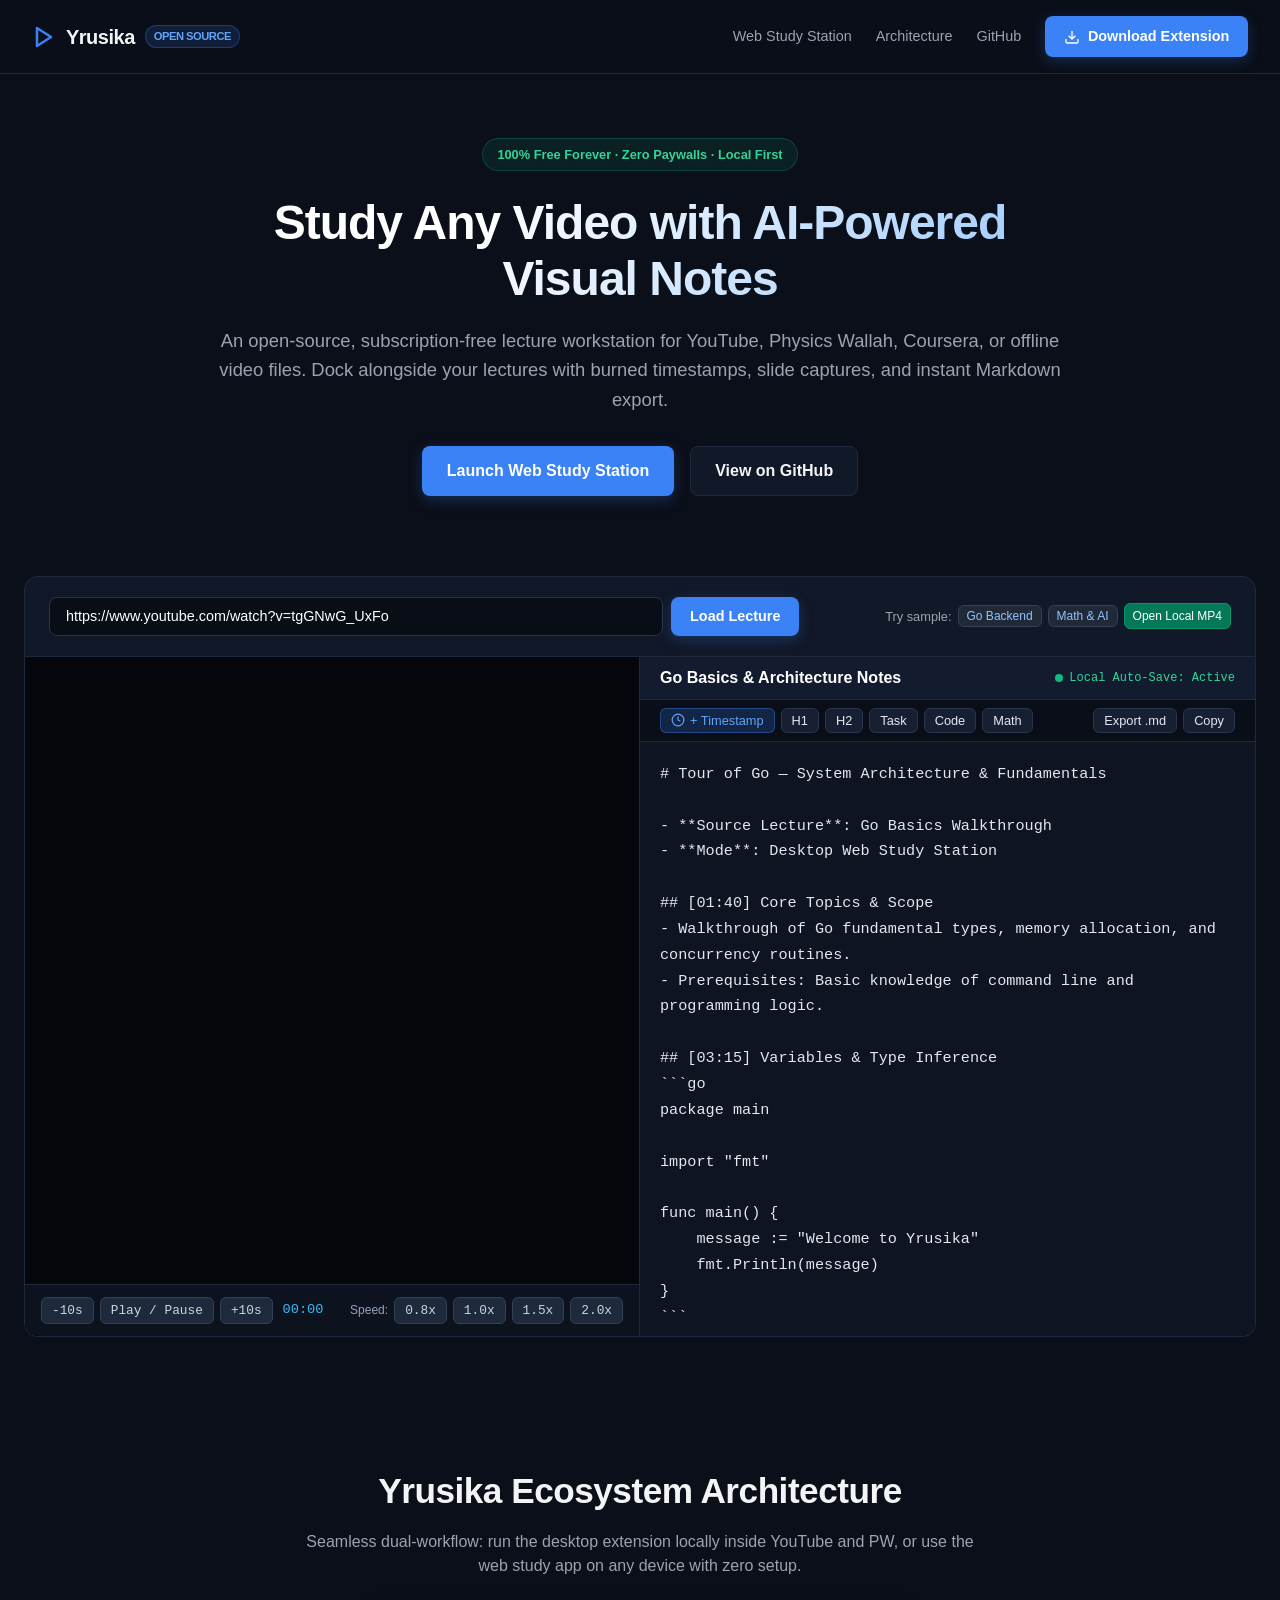
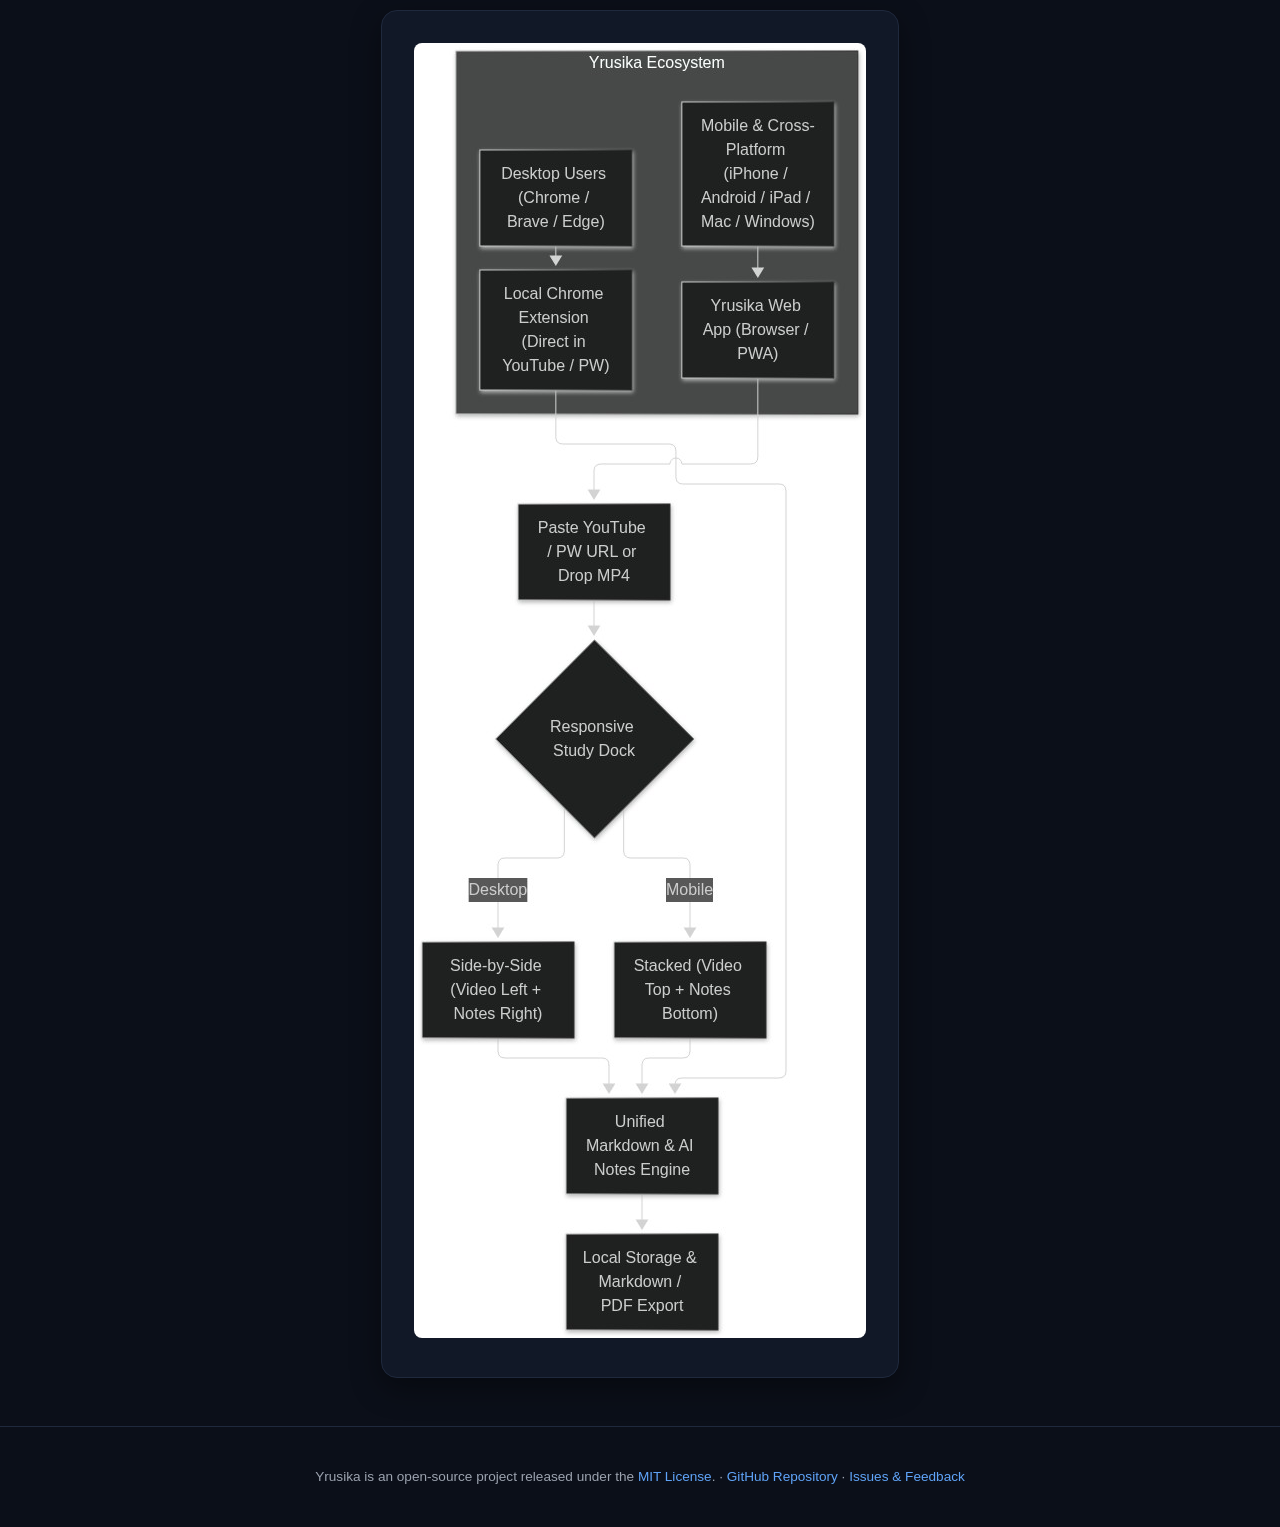
==== index.html @ 4fd6632d "feat: add desktop web study station, ecosystem flowchart PNG, and complete README" ====
<!DOCTYPE html>
<html lang="en">
<head>
  <meta charset="UTF-8" />
  <meta name="viewport" content="width=device-width, initial-scale=1.0" />
  <title>Yrusika — Open-Source AI Video Note Taker & Study Station</title>
  <meta name="description" content="Free, open-source video note-taking workstation. Docks alongside YouTube, Physics Wallah, Coursera, or local videos with timestamped notes, slide captures, and Markdown export." />
  <link rel="icon" type="image/png" href="assets/icons/icon48.png" />
  <style>
    :root {
      --bg: #0b0f19;
      --card-bg: #111827;
      --card-border: #1f293d;
      --text-main: #f3f4f6;
      --text-muted: #9ca3af;
      --accent: #3b82f6;
      --accent-hover: #2563eb;
      --accent-glow: rgba(59, 130, 246, 0.25);
      --success: #10b981;
      --font-sans: -apple-system, BlinkMacSystemFont, "Segoe UI", Roboto, Helvetica, Arial, sans-serif;
      --font-mono: ui-monospace, SFMono-Regular, Menlo, Monaco, Consolas, "Liberation Mono", monospace;
    }

    * {
      box-sizing: border-box;
      margin: 0;
      padding: 0;
    }

    body {
      background-color: var(--bg);
      color: var(--text-main);
      font-family: var(--font-sans);
      line-height: 1.5;
      overflow-x: hidden;
    }

    /* Navbar */
    .navbar {
      display: flex;
      align-items: center;
      justify-content: space-between;
      padding: 1rem 2rem;
      background: rgba(11, 15, 25, 0.85);
      backdrop-filter: blur(12px);
      border-bottom: 1px solid var(--card-border);
      position: sticky;
      top: 0;
      z-index: 100;
    }

    .brand {
      display: flex;
      align-items: center;
      gap: 10px;
      text-decoration: none;
      color: inherit;
      font-weight: 700;
      font-size: 1.25rem;
      letter-spacing: -0.5px;
    }

    .brand-badge {
      font-size: 0.7rem;
      padding: 2px 8px;
      background: rgba(59, 130, 246, 0.15);
      color: #60a5fa;
      border: 1px solid rgba(59, 130, 246, 0.3);
      border-radius: 9999px;
      font-weight: 600;
      text-transform: uppercase;
    }

    .nav-links {
      display: flex;
      align-items: center;
      gap: 1.5rem;
    }

    .nav-link {
      color: var(--text-muted);
      text-decoration: none;
      font-size: 0.9rem;
      font-weight: 500;
      transition: color 0.15s;
    }

    .nav-link:hover {
      color: var(--text-main);
    }

    .btn {
      display: inline-flex;
      align-items: center;
      gap: 8px;
      padding: 0.55rem 1.1rem;
      border-radius: 8px;
      font-size: 0.9rem;
      font-weight: 600;
      text-decoration: none;
      cursor: pointer;
      border: 1px solid transparent;
      transition: all 0.2s;
    }

    .btn-primary {
      background: var(--accent);
      color: #ffffff;
      box-shadow: 0 4px 14px var(--accent-glow);
    }

    .btn-primary:hover {
      background: var(--accent-hover);
      transform: translateY(-1px);
    }

    .btn-secondary {
      background: var(--card-bg);
      color: var(--text-main);
      border: 1px solid var(--card-border);
    }

    .btn-secondary:hover {
      border-color: #374151;
      background: #1a2234;
    }

    /* Hero */
    .hero {
      text-align: center;
      padding: 4rem 1.5rem 3rem;
      max-width: 900px;
      margin: 0 auto;
    }

    .hero-pill {
      display: inline-flex;
      align-items: center;
      gap: 8px;
      padding: 6px 14px;
      background: rgba(16, 185, 129, 0.1);
      border: 1px solid rgba(16, 185, 129, 0.25);
      color: #34d399;
      border-radius: 9999px;
      font-size: 0.8rem;
      font-weight: 600;
      margin-bottom: 1.5rem;
    }

    .hero h1 {
      font-size: 3rem;
      font-weight: 800;
      line-height: 1.15;
      letter-spacing: -1px;
      margin-bottom: 1.25rem;
      background: linear-gradient(135deg, #ffffff 30%, #93c5fd 100%);
      -webkit-background-clip: text;
      -webkit-text-fill-color: transparent;
    }

    .hero p {
      font-size: 1.15rem;
      color: var(--text-muted);
      line-height: 1.6;
      margin-bottom: 2rem;
    }

    .hero-actions {
      display: flex;
      justify-content: center;
      gap: 1rem;
      flex-wrap: wrap;
    }

    /* Study Station Web App Section */
    .study-station-section {
      max-width: 1380px;
      margin: 0 auto;
      padding: 2rem 1.5rem 5rem;
    }

    .station-header {
      background: var(--card-bg);
      border: 1px solid var(--card-border);
      border-radius: 14px 14px 0 0;
      padding: 1.25rem 1.5rem;
      display: flex;
      align-items: center;
      justify-content: space-between;
      flex-wrap: wrap;
      gap: 1rem;
    }

    .url-input-group {
      display: flex;
      gap: 8px;
      flex: 1 1 500px;
      max-width: 750px;
    }

    .url-input {
      flex: 1;
      background: #090d16;
      border: 1px solid #283548;
      border-radius: 8px;
      padding: 0.65rem 1rem;
      color: #fff;
      font-size: 0.9rem;
      font-family: inherit;
      outline: none;
      transition: border-color 0.2s;
    }

    .url-input:focus {
      border-color: var(--accent);
      box-shadow: 0 0 0 2px rgba(59, 130, 246, 0.2);
    }

    .preset-pills {
      display: flex;
      gap: 6px;
      align-items: center;
      font-size: 0.8rem;
      color: var(--text-muted);
    }

    .preset-btn {
      background: #1f2937;
      border: 1px solid #374151;
      color: #93c5fd;
      padding: 3px 8px;
      border-radius: 6px;
      cursor: pointer;
      font-size: 0.75rem;
      transition: all 0.15s;
    }

    .preset-btn:hover {
      background: #2563eb;
      color: #fff;
      border-color: #2563eb;
    }

    /* Split Screen Workstation */
    .workstation {
      display: grid;
      grid-template-columns: 1fr 1fr;
      border: 1px solid var(--card-border);
      border-top: none;
      border-radius: 0 0 14px 14px;
      background: #0d121f;
      min-height: 680px;
      overflow: hidden;
    }

    /* Video Player Half */
    .video-pane {
      background: #000;
      display: flex;
      flex-direction: column;
      border-right: 1px solid var(--card-border);
    }

    .video-viewport {
      flex: 1;
      position: relative;
      background: #05070c;
      display: flex;
      align-items: center;
      justify-content: center;
      min-height: 380px;
    }

    .video-viewport iframe,
    .video-viewport video {
      width: 100%;
      height: 100%;
      min-height: 420px;
      border: none;
    }

    .player-controls {
      display: flex;
      align-items: center;
      justify-content: space-between;
      padding: 0.75rem 1rem;
      background: #0d121f;
      border-top: 1px solid var(--card-border);
      gap: 8px;
      flex-wrap: wrap;
    }

    .ctrl-group {
      display: flex;
      align-items: center;
      gap: 6px;
    }

    .ctrl-btn {
      background: #1e293b;
      color: #cbd5e1;
      border: 1px solid #334155;
      padding: 5px 10px;
      border-radius: 6px;
      font-size: 0.8rem;
      cursor: pointer;
      font-family: var(--font-mono);
      transition: all 0.15s;
    }

    .ctrl-btn:hover {
      background: #3b82f6;
      color: #fff;
      border-color: #3b82f6;
    }

    .time-indicator {
      font-family: var(--font-mono);
      font-size: 0.85rem;
      color: #38bdf8;
      padding: 0 4px;
    }

    /* Note Editor Half */
    .editor-pane {
      background: #0e1422;
      display: flex;
      flex-direction: column;
    }

    .editor-topbar {
      display: flex;
      align-items: center;
      justify-content: space-between;
      padding: 0.75rem 1.25rem;
      background: #131b2e;
      border-bottom: 1px solid var(--card-border);
      gap: 10px;
    }

    .note-title-input {
      background: transparent;
      border: none;
      color: #fff;
      font-size: 1rem;
      font-weight: 700;
      outline: none;
      width: 100%;
      max-width: 320px;
    }

    .note-title-input:focus {
      border-bottom: 1px solid var(--accent);
    }

    .vault-indicator {
      display: inline-flex;
      align-items: center;
      gap: 6px;
      font-size: 0.75rem;
      color: #34d399;
      font-family: var(--font-mono);
    }

    .editor-toolbar {
      display: flex;
      align-items: center;
      gap: 6px;
      padding: 0.5rem 1.25rem;
      background: #090e18;
      border-bottom: 1px solid var(--card-border);
      flex-wrap: wrap;
    }

    .action-btn {
      background: #172033;
      border: 1px solid #28354c;
      color: #e2e8f0;
      padding: 4px 10px;
      border-radius: 6px;
      font-size: 0.8rem;
      cursor: pointer;
      display: inline-flex;
      align-items: center;
      gap: 5px;
      transition: all 0.15s;
    }

    .action-btn:hover {
      background: var(--accent);
      color: #fff;
      border-color: var(--accent);
    }

    .action-btn.accent {
      background: rgba(59, 130, 246, 0.2);
      border-color: rgba(59, 130, 246, 0.4);
      color: #60a5fa;
    }

    .note-textarea {
      flex: 1;
      width: 100%;
      height: 100%;
      min-height: 400px;
      background: transparent;
      border: none;
      color: #e2e8f0;
      padding: 1.25rem;
      font-family: var(--font-mono);
      font-size: 0.95rem;
      line-height: 1.7;
      resize: none;
      outline: none;
    }

    .note-textarea::placeholder {
      color: #4b5563;
    }

    /* Architecture Flowchart Section */
    .flowchart-section {
      max-width: 1100px;
      margin: 0 auto;
      padding: 3rem 1.5rem;
      text-align: center;
    }

    .flowchart-section h2 {
      font-size: 2.2rem;
      margin-bottom: 0.75rem;
      letter-spacing: -0.5px;
    }

    .flowchart-section p {
      color: var(--text-muted);
      margin-bottom: 2rem;
      max-width: 700px;
      margin-left: auto;
      margin-right: auto;
    }

    .flowchart-card {
      background: var(--card-bg);
      border: 1px solid var(--card-border);
      border-radius: 16px;
      padding: 2rem;
      box-shadow: 0 10px 30px rgba(0, 0, 0, 0.4);
      display: inline-block;
      max-width: 100%;
    }

    .flowchart-card img {
      max-width: 100%;
      height: auto;
      border-radius: 8px;
    }

    /* Footer */
    footer {
      border-top: 1px solid var(--card-border);
      padding: 2.5rem 1.5rem;
      text-align: center;
      color: var(--text-muted);
      font-size: 0.85rem;
    }

    footer a {
      color: #60a5fa;
      text-decoration: none;
    }

    footer a:hover {
      text-decoration: underline;
    }

    /* Responsive */
    @media (max-width: 900px) {
      .workstation {
        grid-template-columns: 1fr;
      }
      .video-pane {
        border-right: none;
        border-bottom: 1px solid var(--card-border);
      }
      .hero h1 {
        font-size: 2.2rem;
      }
    }
  </style>
</head>
<body>

  <!-- Top Navbar -->
  <nav class="navbar">
    <a href="#" class="brand">
      <svg width="24" height="24" viewBox="0 0 24 24" fill="none" stroke="#3b82f6" stroke-width="2.5" stroke-linecap="round" stroke-linejoin="round">
        <polygon points="5 3 19 12 5 21 5 3"></polygon>
      </svg>
      <span>Yrusika</span>
      <span class="brand-badge">Open Source</span>
    </a>
    <div class="nav-links">
      <a href="#study-station" class="nav-link">Web Study Station</a>
      <a href="#architecture" class="nav-link">Architecture</a>
      <a href="https://github.com/tejuas98/yrusika" target="_blank" class="nav-link">GitHub</a>
      <a href="https://github.com/tejuas98/yrusika/archive/refs/heads/main.zip" class="btn btn-primary">
        <svg width="16" height="16" viewBox="0 0 24 24" fill="none" stroke="currentColor" stroke-width="2">
          <path d="M21 15v4a2 2 0 0 1-2 2H5a2 2 0 0 1-2-2v-4"></path>
          <polyline points="7 10 12 15 17 10"></polyline>
          <line x1="12" y1="15" x2="12" y2="3"></line>
        </svg>
        <span>Download Extension</span>
      </a>
    </div>
  </nav>

  <!-- Hero Header -->
  <header class="hero">
    <div class="hero-pill">
      <span>100% Free Forever &middot; Zero Paywalls &middot; Local First</span>
    </div>
    <h1>Study Any Video with AI-Powered Visual Notes</h1>
    <p>
      An open-source, subscription-free lecture workstation for YouTube, Physics Wallah, Coursera, or offline video files. Dock alongside your lectures with burned timestamps, slide captures, and instant Markdown export.
    </p>
    <div class="hero-actions">
      <a href="#study-station" class="btn btn-primary" style="padding: 0.75rem 1.5rem; font-size: 1rem;">
        Launch Web Study Station
      </a>
      <a href="https://github.com/tejuas98/yrusika" target="_blank" class="btn btn-secondary" style="padding: 0.75rem 1.5rem; font-size: 1rem;">
        View on GitHub
      </a>
    </div>
  </header>

  <!-- Interactive Study Station Web App -->
  <section id="study-station" class="study-station-section">
    <!-- URL / Source Input Bar -->
    <div class="station-header">
      <div class="url-input-group">
        <input 
          type="text" 
          id="videoUrlInput" 
          class="url-input" 
          placeholder="Paste YouTube video link (e.g., https://www.youtube.com/watch?v=tgGNwG_UxFo)..."
          value="https://www.youtube.com/watch?v=tgGNwG_UxFo"
        />
        <button id="loadVideoBtn" class="btn btn-primary">Load Lecture</button>
      </div>
      
      <div class="preset-pills">
        <span>Try sample:</span>
        <button class="preset-btn" onclick="loadPreset('https://www.youtube.com/watch?v=tgGNwG_UxFo', 'Tour of Go Tutorial')">Go Backend</button>
        <button class="preset-btn" onclick="loadPreset('https://www.youtube.com/watch?v=aircAruvnKk', '3Blue1Brown Neural Networks')">Math & AI</button>
        <label for="localFileInput" class="preset-btn" style="background:#047857; color:#fff; border-color:#059669;">
          Open Local MP4
        </label>
        <input type="file" id="localFileInput" accept="video/mp4,video/webm,video/ogg" style="display:none;" />
      </div>
    </div>

    <!-- Side-by-Side Study Dock -->
    <div class="workstation">
      
      <!-- Video Half -->
      <div class="video-pane">
        <div class="video-viewport" id="videoViewport">
          <iframe 
            id="youtubePlayer"
            src="https://www.youtube.com/embed/tgGNwG_UxFo?enablejsapi=1" 
            title="Video Player"
            allow="accelerometer; autoplay; clipboard-write; encrypted-media; gyroscope; picture-in-picture" 
            allowfullscreen>
          </iframe>
          <video id="localVideoPlayer" controls style="display:none;"></video>
        </div>

        <div class="player-controls">
          <div class="ctrl-group">
            <button class="ctrl-btn" id="seekBackBtn">-10s</button>
            <button class="ctrl-btn" id="playPauseBtn">Play / Pause</button>
            <button class="ctrl-btn" id="seekForwardBtn">+10s</button>
            <span class="time-indicator" id="playbackTime">00:00</span>
          </div>

          <div class="ctrl-group">
            <span style="font-size:0.75rem; color:#94a3b8;">Speed:</span>
            <button class="ctrl-btn" onclick="setSpeed(0.8)">0.8x</button>
            <button class="ctrl-btn" onclick="setSpeed(1.0)">1.0x</button>
            <button class="ctrl-btn" onclick="setSpeed(1.5)">1.5x</button>
            <button class="ctrl-btn" onclick="setSpeed(2.0)">2.0x</button>
          </div>
        </div>
      </div>

      <!-- Notes Dock Half -->
      <div class="editor-pane">
        <div class="editor-topbar">
          <input type="text" id="noteTitle" class="note-title-input" value="Go Basics & Architecture Notes" />
          <div class="vault-indicator">
            <span style="display:inline-block; width:8px; height:8px; background:#10b981; border-radius:50%;"></span>
            <span>Local Auto-Save: Active</span>
          </div>
        </div>

        <div class="editor-toolbar">
          <button class="action-btn accent" id="insertTimestampBtn">
            <svg width="14" height="14" viewBox="0 0 24 24" fill="none" stroke="currentColor" stroke-width="2">
              <circle cx="12" cy="12" r="10"></circle>
              <polyline points="12 6 12 12 16 14"></polyline>
            </svg>
            <span>+ Timestamp</span>
          </button>
          <button class="action-btn" onclick="insertMarkdown('# ')">H1</button>
          <button class="action-btn" onclick="insertMarkdown('## ')">H2</button>
          <button class="action-btn" onclick="insertMarkdown('- [ ] ')">Task</button>
          <button class="action-btn" onclick="insertMarkdown('```go\n// code here\n```\n')">Code</button>
          <button class="action-btn" onclick="insertMarkdown('$$\nE = mc^2\n$$\n')">Math</button>
          
          <div style="margin-left: auto; display:flex; gap:6px;">
            <button class="action-btn" id="exportMdBtn">Export .md</button>
            <button class="action-btn" id="copyNotesBtn">Copy</button>
          </div>
        </div>

        <textarea 
          id="noteTextarea" 
          class="note-textarea" 
          placeholder="Type your notes here, press '+ Timestamp' to pin key moments, or write Markdown..."
        ># Tour of Go — System Architecture & Fundamentals

- **Source Lecture**: Go Basics Walkthrough
- **Mode**: Desktop Web Study Station

## [01:40] Core Topics & Scope
- Walkthrough of Go fundamental types, memory allocation, and concurrency routines.
- Prerequisites: Basic knowledge of command line and programming logic.

## [03:15] Variables & Type Inference
```go
package main

import "fmt"

func main() {
    message := "Welcome to Yrusika"
    fmt.Println(message)
}
```

## [08:30] Key Insights
- Go routines are lightweight threads managed by the Go runtime rather than kernel threads.
- Channels provide type-safe synchronization without explicit mutex locking.
</textarea>
      </div>

    </div>
  </section>

  <!-- Flowchart Architecture Section -->
  <section id="architecture" class="flowchart-section">
    <h2>Yrusika Ecosystem Architecture</h2>
    <p>
      Seamless dual-workflow: run the desktop extension locally inside YouTube and PW, or use the web study app on any device with zero setup.
    </p>
    <div class="flowchart-card">
      <img src="assets/flowchart.png" alt="Yrusika Ecosystem Flowchart" />
    </div>
  </section>

  <!-- Footer -->
  <footer>
    <p>
      Yrusika is an open-source project released under the <a href="LICENSE">MIT License</a>.
      &middot; 
      <a href="https://github.com/tejuas98/yrusika" target="_blank">GitHub Repository</a>
      &middot;
      <a href="https://github.com/tejuas98/yrusika/issues" target="_blank">Issues & Feedback</a>
    </p>
  </footer>

  <script>
    // State
    let currentSeconds = 100;
    let isPlaying = false;
    let timer = null;

    // Elements
    const urlInput = document.getElementById("videoUrlInput");
    const loadBtn = document.getElementById("loadVideoBtn");
    const ytPlayer = document.getElementById("youtubePlayer");
    const localVideo = document.getElementById("localVideoPlayer");
    const localFileInput = document.getElementById("localFileInput");
    const textarea = document.getElementById("noteTextarea");
    const timeDisplay = document.getElementById("playbackTime");
    const timestampBtn = document.getElementById("insertTimestampBtn");
    const exportMdBtn = document.getElementById("exportMdBtn");
    const copyNotesBtn = document.getElementById("copyNotesBtn");

    // Format seconds to mm:ss
    function formatTime(sec) {
      const m = Math.floor(sec / 60);
      const s = Math.floor(sec % 60);
      return `${String(m).padStart(2, '0')}:${String(s).padStart(2, '0')}`;
    }

    // Parse YouTube URL to Video ID
    function extractYouTubeId(url) {
      const match = url.match(/(?:youtu\.be\/|youtube\.com\/(?:embed\/|v\/|watch\?v=|watch\?.+&v=))([\w-]{11})/);
      return match ? match[1] : null;
    }

    // Load Video
    function loadVideo(url) {
      const vid = extractYouTubeId(url);
      if (vid) {
        localVideo.style.display = "none";
        localVideo.pause();
        ytPlayer.style.display = "block";
        ytPlayer.src = `https://www.youtube.com/embed/${vid}?enablejsapi=1&autoplay=1`;
        currentSeconds = 0;
        timeDisplay.textContent = "00:00";
      } else {
        alert("Please enter a valid YouTube video link.");
      }
    }

    loadBtn.addEventListener("click", () => {
      loadVideo(urlInput.value.trim());
    });

    urlInput.addEventListener("keydown", (e) => {
      if (e.key === "Enter") loadVideo(urlInput.value.trim());
    });

    // Preset loading
    window.loadPreset = function(url, title) {
      urlInput.value = url;
      document.getElementById("noteTitle").value = title;
      loadVideo(url);
    };

    // Local MP4 file loading
    localFileInput.addEventListener("change", (e) => {
      const file = e.target.files[0];
      if (file) {
        ytPlayer.style.display = "none";
        localVideo.style.display = "block";
        localVideo.src = URL.createObjectURL(file);
        localVideo.play();
        document.getElementById("noteTitle").value = file.name.replace(/\.[^/.]+$/, "");
      }
    });

    // Local Video time updates
    localVideo.addEventListener("timeupdate", () => {
      currentSeconds = localVideo.currentTime;
      timeDisplay.textContent = formatTime(currentSeconds);
    });

    // Speed Control
    window.setSpeed = function(rate) {
      if (localVideo.style.display !== "none") {
        localVideo.playbackRate = rate;
      } else {
        // Send postMessage to YouTube IFrame API
        ytPlayer.contentWindow.postMessage(JSON.stringify({
          event: "command",
          func: "setPlaybackRate",
          args: [rate]
        }), "*");
      }
    };

    // Seek buttons
    document.getElementById("seekBackBtn").addEventListener("click", () => {
      if (localVideo.style.display !== "none") {
        localVideo.currentTime = Math.max(0, localVideo.currentTime - 10);
      } else {
        ytPlayer.contentWindow.postMessage(JSON.stringify({
          event: "command",
          func: "seekTo",
          args: [Math.max(0, currentSeconds - 10), true]
        }), "*");
        currentSeconds = Math.max(0, currentSeconds - 10);
        timeDisplay.textContent = formatTime(currentSeconds);
      }
    });

    document.getElementById("seekForwardBtn").addEventListener("click", () => {
      if (localVideo.style.display !== "none") {
        localVideo.currentTime += 10;
      } else {
        currentSeconds += 10;
        ytPlayer.contentWindow.postMessage(JSON.stringify({
          event: "command",
          func: "seekTo",
          args: [currentSeconds, true]
        }), "*");
        timeDisplay.textContent = formatTime(currentSeconds);
      }
    });

    document.getElementById("playPauseBtn").addEventListener("click", () => {
      if (localVideo.style.display !== "none") {
        if (localVideo.paused) localVideo.play(); else localVideo.pause();
      } else {
        isPlaying = !isPlaying;
        const func = isPlaying ? "playVideo" : "pauseVideo";
        ytPlayer.contentWindow.postMessage(JSON.stringify({ event: "command", func: func, args: [] }), "*");
      }
    });

    // Insert Timestamp Button
    timestampBtn.addEventListener("click", () => {
      const stamp = `\n## [${formatTime(currentSeconds)}] `;
      const start = textarea.selectionStart;
      const end = textarea.selectionEnd;
      const val = textarea.value;
      textarea.value = val.substring(0, start) + stamp + val.substring(end);
      textarea.selectionStart = textarea.selectionEnd = start + stamp.length;
      textarea.focus();
      saveNotes();
    });

    // Formatting insertion
    window.insertMarkdown = function(syntax) {
      const start = textarea.selectionStart;
      const end = textarea.selectionEnd;
      const val = textarea.value;
      textarea.value = val.substring(0, start) + syntax + val.substring(end);
      textarea.selectionStart = textarea.selectionEnd = start + syntax.length;
      textarea.focus();
      saveNotes();
    };

    // Auto-Save in LocalStorage
    function saveNotes() {
      localStorage.setItem("yrusika_web_notes", textarea.value);
      localStorage.setItem("yrusika_web_title", document.getElementById("noteTitle").value);
    }
    textarea.addEventListener("input", saveNotes);
    document.getElementById("noteTitle").addEventListener("input", saveNotes);

    // Restore on load
    window.addEventListener("DOMContentLoaded", () => {
      const saved = localStorage.getItem("yrusika_web_notes");
      const savedTitle = localStorage.getItem("yrusika_web_title");
      if (saved) textarea.value = saved;
      if (savedTitle) document.getElementById("noteTitle").value = savedTitle;
    });

    // Export .md
    exportMdBtn.addEventListener("click", () => {
      const title = document.getElementById("noteTitle").value.trim() || "yrusika_notes";
      const blob = new Blob([textarea.value], { type: "text/markdown;charset=utf-8" });
      const a = document.createElement("a");
      a.href = URL.createObjectURL(blob);
      a.download = `${title.toLowerCase().replace(/\s+/g, "_")}.md`;
      a.click();
    });

    // Copy to clipboard
    copyNotesBtn.addEventListener("click", () => {
      navigator.clipboard.writeText(textarea.value).then(() => {
        const originalText = copyNotesBtn.textContent;
        copyNotesBtn.textContent = "Copied!";
        setTimeout(() => copyNotesBtn.textContent = originalText, 1500);
      });
    });
  </script>
</body>
</html>
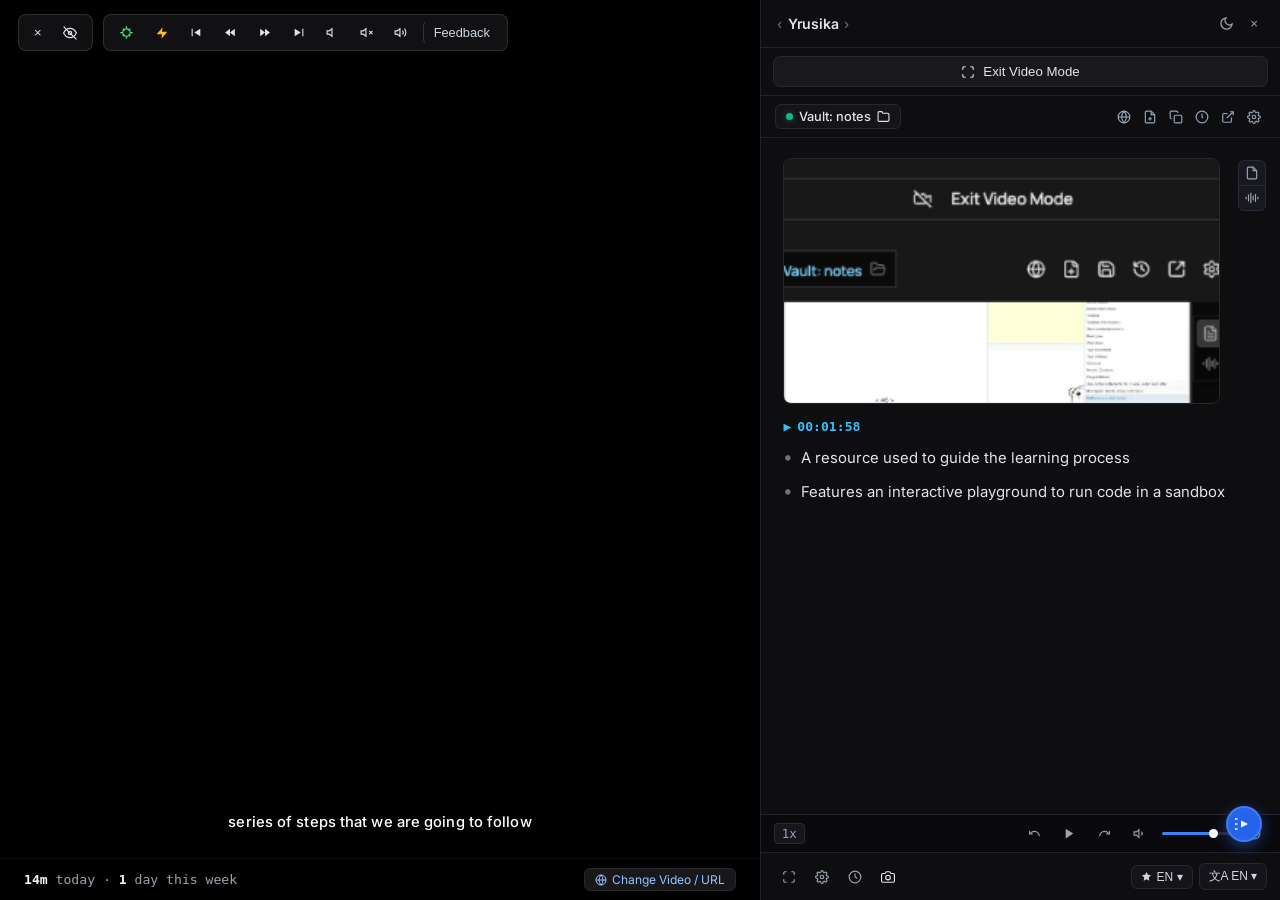
==== commit f56e1beb: "fix: update website to exact 1:1 focus-mode study workstation" ====
--- a/index.html
+++ b/index.html
@@ -3,22 +3,26 @@
 <head>
   <meta charset="UTF-8" />
   <meta name="viewport" content="width=device-width, initial-scale=1.0" />
-  <title>Yrusika — Open-Source AI Video Note Taker & Study Station</title>
-  <meta name="description" content="Free, open-source video note-taking workstation. Docks alongside YouTube, Physics Wallah, Coursera, or local videos with timestamped notes, slide captures, and Markdown export." />
+  <title>Yrusika — Focus Video Note Taker</title>
   <link rel="icon" type="image/png" href="assets/icons/icon48.png" />
+  <link rel="preconnect" href="https://fonts.googleapis.com">
+  <link rel="preconnect" href="https://fonts.gstatic.com" crossorigin>
+  <link href="https://fonts.googleapis.com/css2?family=Inter:wght@400;500;600;700&display=swap" rel="stylesheet">
   <style>
     :root {
-      --bg: #0b0f19;
-      --card-bg: #111827;
-      --card-border: #1f293d;
-      --text-main: #f3f4f6;
+      --bg-video: #000000;
+      --bg-dock: #0e0e11;
+      --bg-card: #141419;
+      --border-color: #22222a;
+      --border-light: #2e2e38;
+      --text-main: #f4f4f5;
       --text-muted: #9ca3af;
+      --text-dim: #71717a;
       --accent: #3b82f6;
       --accent-hover: #2563eb;
-      --accent-glow: rgba(59, 130, 246, 0.25);
-      --success: #10b981;
-      --font-sans: -apple-system, BlinkMacSystemFont, "Segoe UI", Roboto, Helvetica, Arial, sans-serif;
-      --font-mono: ui-monospace, SFMono-Regular, Menlo, Monaco, Consolas, "Liberation Mono", monospace;
+      --green-dot: #10b981;
+      --font-ui: "Inter", -apple-system, BlinkMacSystemFont, "Segoe UI", Roboto, Helvetica, Arial, sans-serif;
+      --font-mono: ui-monospace, SFMono-Regular, Menlo, Monaco, Consolas, monospace;
     }
 
     * {
@@ -27,848 +31,1009 @@
       padding: 0;
     }
 
-    body {
-      background-color: var(--bg);
+    html, body {
+      width: 100%;
+      height: 100%;
+      overflow: hidden;
+      background: var(--bg-video);
       color: var(--text-main);
-      font-family: var(--font-sans);
-      line-height: 1.5;
-      overflow-x: hidden;
-    }
-
-    /* Navbar */
-    .navbar {
-      display: flex;
-      align-items: center;
-      justify-content: space-between;
-      padding: 1rem 2rem;
-      background: rgba(11, 15, 25, 0.85);
-      backdrop-filter: blur(12px);
-      border-bottom: 1px solid var(--card-border);
-      position: sticky;
-      top: 0;
-      z-index: 100;
-    }
-
-    .brand {
+      font-family: var(--font-ui);
+      user-select: none;
+    }
+
+    /* Full App Layout */
+    .app-container {
+      display: flex;
+      width: 100vw;
+      height: 100vh;
+      background: var(--bg-video);
+    }
+
+    /* Left Side: Video Section */
+    .video-section {
+      flex: 1 1 0%;
+      min-width: 0;
+      height: 100vh;
+      background: var(--bg-video);
+      display: flex;
+      flex-direction: column;
+      position: relative;
+    }
+
+    /* Top Floating Controller Toolbar Area */
+    .floating-bar-wrapper {
+      position: absolute;
+      top: 14px;
+      left: 18px;
+      z-index: 50;
       display: flex;
       align-items: center;
       gap: 10px;
-      text-decoration: none;
-      color: inherit;
-      font-weight: 700;
-      font-size: 1.25rem;
-      letter-spacing: -0.5px;
-    }
-
-    .brand-badge {
-      font-size: 0.7rem;
-      padding: 2px 8px;
-      background: rgba(59, 130, 246, 0.15);
-      color: #60a5fa;
-      border: 1px solid rgba(59, 130, 246, 0.3);
-      border-radius: 9999px;
-      font-weight: 600;
-      text-transform: uppercase;
-    }
-
-    .nav-links {
-      display: flex;
-      align-items: center;
-      gap: 1.5rem;
-    }
-
-    .nav-link {
-      color: var(--text-muted);
-      text-decoration: none;
-      font-size: 0.9rem;
+    }
+
+    .floating-box {
+      display: inline-flex;
+      align-items: center;
+      gap: 3px;
+      background: rgba(18, 18, 22, 0.95);
+      border: 1px solid rgba(255, 255, 255, 0.12);
+      border-radius: 8px;
+      padding: 4px 6px;
+      backdrop-filter: blur(8px);
+      box-shadow: 0 4px 16px rgba(0,0,0,0.6);
+    }
+
+    .f-btn {
+      background: transparent;
+      border: 1px solid transparent;
+      color: #e4e4e7;
+      padding: 5px 8px;
+      border-radius: 6px;
+      font-size: 0.82rem;
+      cursor: pointer;
+      display: inline-flex;
+      align-items: center;
+      justify-content: center;
+      transition: all 0.15s;
+    }
+
+    .f-btn:hover {
+      background: rgba(255, 255, 255, 0.1);
+      color: #fff;
+    }
+
+    .f-btn.turtle {
+      color: #4ade80;
+    }
+
+    .f-btn.lightning {
+      color: #fbbf24;
+    }
+
+    .f-btn.feedback-btn {
+      font-size: 0.8rem;
       font-weight: 500;
-      transition: color 0.15s;
-    }
-
-    .nav-link:hover {
-      color: var(--text-main);
-    }
-
-    .btn {
-      display: inline-flex;
-      align-items: center;
-      gap: 8px;
-      padding: 0.55rem 1.1rem;
-      border-radius: 8px;
-      font-size: 0.9rem;
-      font-weight: 600;
-      text-decoration: none;
-      cursor: pointer;
-      border: 1px solid transparent;
-      transition: all 0.2s;
-    }
-
-    .btn-primary {
-      background: var(--accent);
-      color: #ffffff;
-      box-shadow: 0 4px 14px var(--accent-glow);
-    }
-
-    .btn-primary:hover {
-      background: var(--accent-hover);
-      transform: translateY(-1px);
-    }
-
-    .btn-secondary {
-      background: var(--card-bg);
-      color: var(--text-main);
-      border: 1px solid var(--card-border);
-    }
-
-    .btn-secondary:hover {
-      border-color: #374151;
-      background: #1a2234;
-    }
-
-    /* Hero */
-    .hero {
-      text-align: center;
-      padding: 4rem 1.5rem 3rem;
-      max-width: 900px;
-      margin: 0 auto;
-    }
-
-    .hero-pill {
-      display: inline-flex;
-      align-items: center;
-      gap: 8px;
-      padding: 6px 14px;
-      background: rgba(16, 185, 129, 0.1);
-      border: 1px solid rgba(16, 185, 129, 0.25);
-      color: #34d399;
-      border-radius: 9999px;
-      font-size: 0.8rem;
-      font-weight: 600;
-      margin-bottom: 1.5rem;
-    }
-
-    .hero h1 {
-      font-size: 3rem;
-      font-weight: 800;
-      line-height: 1.15;
-      letter-spacing: -1px;
-      margin-bottom: 1.25rem;
-      background: linear-gradient(135deg, #ffffff 30%, #93c5fd 100%);
-      -webkit-background-clip: text;
-      -webkit-text-fill-color: transparent;
-    }
-
-    .hero p {
-      font-size: 1.15rem;
-      color: var(--text-muted);
-      line-height: 1.6;
-      margin-bottom: 2rem;
-    }
-
-    .hero-actions {
-      display: flex;
-      justify-content: center;
-      gap: 1rem;
-      flex-wrap: wrap;
-    }
-
-    /* Study Station Web App Section */
-    .study-station-section {
-      max-width: 1380px;
-      margin: 0 auto;
-      padding: 2rem 1.5rem 5rem;
-    }
-
-    .station-header {
-      background: var(--card-bg);
-      border: 1px solid var(--card-border);
-      border-radius: 14px 14px 0 0;
-      padding: 1.25rem 1.5rem;
-      display: flex;
-      align-items: center;
-      justify-content: space-between;
-      flex-wrap: wrap;
-      gap: 1rem;
-    }
-
-    .url-input-group {
-      display: flex;
-      gap: 8px;
-      flex: 1 1 500px;
-      max-width: 750px;
-    }
-
-    .url-input {
-      flex: 1;
-      background: #090d16;
-      border: 1px solid #283548;
-      border-radius: 8px;
-      padding: 0.65rem 1rem;
-      color: #fff;
-      font-size: 0.9rem;
-      font-family: inherit;
-      outline: none;
-      transition: border-color 0.2s;
-    }
-
-    .url-input:focus {
-      border-color: var(--accent);
-      box-shadow: 0 0 0 2px rgba(59, 130, 246, 0.2);
-    }
-
-    .preset-pills {
-      display: flex;
-      gap: 6px;
-      align-items: center;
-      font-size: 0.8rem;
-      color: var(--text-muted);
-    }
-
-    .preset-btn {
-      background: #1f2937;
-      border: 1px solid #374151;
-      color: #93c5fd;
-      padding: 3px 8px;
-      border-radius: 6px;
-      cursor: pointer;
-      font-size: 0.75rem;
-      transition: all 0.15s;
-    }
-
-    .preset-btn:hover {
-      background: #2563eb;
-      color: #fff;
-      border-color: #2563eb;
-    }
-
-    /* Split Screen Workstation */
-    .workstation {
-      display: grid;
-      grid-template-columns: 1fr 1fr;
-      border: 1px solid var(--card-border);
-      border-top: none;
-      border-radius: 0 0 14px 14px;
-      background: #0d121f;
-      min-height: 680px;
-      overflow: hidden;
-    }
-
-    /* Video Player Half */
-    .video-pane {
-      background: #000;
-      display: flex;
-      flex-direction: column;
-      border-right: 1px solid var(--card-border);
-    }
-
+      padding: 4px 10px;
+      border-left: 1px solid rgba(255, 255, 255, 0.15);
+      margin-left: 4px;
+      color: #cbd5e1;
+    }
+
+    /* Video Player Viewport */
     .video-viewport {
       flex: 1;
+      width: 100%;
+      height: 100%;
+      display: flex;
+      align-items: center;
+      justify-content: center;
+      background: #000;
       position: relative;
-      background: #05070c;
-      display: flex;
-      align-items: center;
-      justify-content: center;
-      min-height: 380px;
     }
 
     .video-viewport iframe,
     .video-viewport video {
       width: 100%;
       height: 100%;
-      min-height: 420px;
+      max-height: calc(100vh - 42px);
       border: none;
-    }
-
-    .player-controls {
+      outline: none;
+    }
+
+    /* Subtitle Caption Overlay */
+    .video-caption-overlay {
+      position: absolute;
+      bottom: 22px;
+      left: 50%;
+      transform: translateX(-50%);
+      background: rgba(0, 0, 0, 0.9);
+      color: #ffffff;
+      padding: 5px 14px;
+      border-radius: 5px;
+      font-size: 0.92rem;
+      font-weight: 500;
+      letter-spacing: 0.1px;
+      pointer-events: none;
+      z-index: 30;
+      text-align: center;
+      box-shadow: 0 4px 12px rgba(0,0,0,0.6);
+      transition: opacity 0.3s;
+    }
+
+    /* Video Footer Learning Streak */
+    .video-footer {
+      height: 42px;
       display: flex;
       align-items: center;
       justify-content: space-between;
-      padding: 0.75rem 1rem;
-      background: #0d121f;
-      border-top: 1px solid var(--card-border);
-      gap: 8px;
-      flex-wrap: wrap;
-    }
-
-    .ctrl-group {
+      padding: 0 1.5rem;
+      background: #000;
+      border-top: 1px solid rgba(255, 255, 255, 0.06);
+      font-size: 0.82rem;
+      color: var(--text-muted);
+      font-family: var(--font-mono);
+    }
+
+    .video-footer strong {
+      color: #f4f4f5;
+      font-weight: 600;
+    }
+
+    .url-change-pill {
+      background: #18181b;
+      border: 1px solid #27272a;
+      color: #93c5fd;
+      padding: 3px 10px;
+      border-radius: 6px;
+      font-size: 0.75rem;
+      cursor: pointer;
+      font-family: var(--font-ui);
+      display: inline-flex;
+      align-items: center;
+      gap: 5px;
+      transition: all 0.15s;
+    }
+
+    .url-change-pill:hover {
+      background: #27272a;
+      color: #fff;
+    }
+
+    /* Right Side: Yrusika Note Workstation Dock */
+    .dock-section {
+      flex: 0 0 520px;
+      width: 520px;
+      height: 100vh;
+      background: var(--bg-dock);
+      border-left: 1px solid var(--border-color);
+      display: flex;
+      flex-direction: column;
+      position: relative;
+    }
+
+    /* Dock Header */
+    .dock-header {
+      height: 48px;
+      display: flex;
+      align-items: center;
+      justify-content: space-between;
+      padding: 0 1rem;
+      border-bottom: 1px solid var(--border-color);
+    }
+
+    .dock-breadcrumbs {
       display: flex;
       align-items: center;
       gap: 6px;
-    }
-
-    .ctrl-btn {
-      background: #1e293b;
-      color: #cbd5e1;
-      border: 1px solid #334155;
-      padding: 5px 10px;
-      border-radius: 6px;
-      font-size: 0.8rem;
-      cursor: pointer;
-      font-family: var(--font-mono);
-      transition: all 0.15s;
-    }
-
-    .ctrl-btn:hover {
-      background: #3b82f6;
-      color: #fff;
-      border-color: #3b82f6;
-    }
-
-    .time-indicator {
-      font-family: var(--font-mono);
+      font-size: 0.88rem;
+      color: #e4e4e7;
+      font-weight: 600;
+      letter-spacing: -0.2px;
+    }
+
+    .dock-breadcrumbs span.chevron {
+      color: #71717a;
       font-size: 0.85rem;
-      color: #38bdf8;
-      padding: 0 4px;
-    }
-
-    /* Note Editor Half */
-    .editor-pane {
-      background: #0e1422;
-      display: flex;
-      flex-direction: column;
-    }
-
-    .editor-topbar {
-      display: flex;
-      align-items: center;
-      justify-content: space-between;
-      padding: 0.75rem 1.25rem;
-      background: #131b2e;
-      border-bottom: 1px solid var(--card-border);
-      gap: 10px;
-    }
-
-    .note-title-input {
+      font-weight: 400;
+    }
+
+    .dock-header-actions {
+      display: flex;
+      align-items: center;
+      gap: 4px;
+    }
+
+    .icon-btn {
       background: transparent;
       border: none;
+      color: #a1a1aa;
+      cursor: pointer;
+      padding: 6px;
+      border-radius: 6px;
+      display: inline-flex;
+      align-items: center;
+      justify-content: center;
+      transition: all 0.15s;
+    }
+
+    .icon-btn:hover {
+      background: rgba(255, 255, 255, 0.08);
       color: #fff;
-      font-size: 1rem;
-      font-weight: 700;
-      outline: none;
+    }
+
+    /* Exit Video Mode Button */
+    .exit-mode-row {
+      padding: 8px 12px;
+      border-bottom: 1px solid var(--border-color);
+      display: flex;
+      justify-content: center;
+    }
+
+    .exit-video-btn {
       width: 100%;
-      max-width: 320px;
-    }
-
-    .note-title-input:focus {
-      border-bottom: 1px solid var(--accent);
-    }
-
-    .vault-indicator {
+      background: #18181d;
+      border: 1px solid #272730;
+      color: #e4e4e7;
+      padding: 7px 14px;
+      border-radius: 7px;
+      font-size: 0.83rem;
+      font-weight: 500;
+      cursor: pointer;
       display: inline-flex;
       align-items: center;
+      justify-content: center;
+      gap: 8px;
+      transition: all 0.15s;
+    }
+
+    .exit-video-btn:hover {
+      background: #22222a;
+      border-color: #3f3f4e;
+      color: #fff;
+    }
+
+    /* Vault Row */
+    .vault-row {
+      display: flex;
+      align-items: center;
+      justify-content: space-between;
+      padding: 8px 14px;
+      border-bottom: 1px solid var(--border-color);
+    }
+
+    .vault-badge {
+      display: inline-flex;
+      align-items: center;
       gap: 6px;
-      font-size: 0.75rem;
-      color: #34d399;
-      font-family: var(--font-mono);
-    }
-
-    .editor-toolbar {
-      display: flex;
-      align-items: center;
-      gap: 6px;
-      padding: 0.5rem 1.25rem;
-      background: #090e18;
-      border-bottom: 1px solid var(--card-border);
-      flex-wrap: wrap;
-    }
-
-    .action-btn {
-      background: #172033;
-      border: 1px solid #28354c;
-      color: #e2e8f0;
+      background: #141419;
+      border: 1px solid #272730;
+      color: #e4e4e7;
       padding: 4px 10px;
       border-radius: 6px;
       font-size: 0.8rem;
-      cursor: pointer;
-      display: inline-flex;
-      align-items: center;
-      gap: 5px;
-      transition: all 0.15s;
-    }
-
-    .action-btn:hover {
-      background: var(--accent);
-      color: #fff;
-      border-color: var(--accent);
-    }
-
-    .action-btn.accent {
-      background: rgba(59, 130, 246, 0.2);
-      border-color: rgba(59, 130, 246, 0.4);
-      color: #60a5fa;
-    }
-
-    .note-textarea {
-      flex: 1;
-      width: 100%;
-      height: 100%;
-      min-height: 400px;
+      font-weight: 500;
+      cursor: pointer;
+    }
+
+    .vault-dot {
+      width: 7px;
+      height: 7px;
+      background: var(--green-dot);
+      border-radius: 50%;
+      box-shadow: 0 0 6px rgba(16, 185, 129, 0.5);
+    }
+
+    .vault-actions {
+      display: flex;
+      align-items: center;
+      gap: 2px;
+    }
+
+    .v-action-btn {
       background: transparent;
       border: none;
-      color: #e2e8f0;
-      padding: 1.25rem;
+      color: #94a3b8;
+      padding: 5px;
+      border-radius: 5px;
+      cursor: pointer;
+      display: inline-flex;
+      align-items: center;
+      justify-content: center;
+      transition: color 0.15s;
+    }
+
+    .v-action-btn:hover {
+      color: #fff;
+      background: rgba(255, 255, 255, 0.06);
+    }
+
+    /* Note Editor Body */
+    .note-editor-body {
+      flex: 1;
+      padding: 1.25rem 1.4rem;
+      overflow-y: auto;
+      position: relative;
+      font-family: var(--font-ui);
+      user-select: text;
+    }
+
+    /* Floating Tab in Right Margin (Document / Audio Wave) */
+    .note-side-toolbar {
+      position: absolute;
+      top: 1.4rem;
+      right: 14px;
+      display: flex;
+      flex-direction: column;
+      background: #18181f;
+      border: 1px solid #2a2a36;
+      border-radius: 6px;
+      overflow: hidden;
+      z-index: 20;
+    }
+
+    .note-side-btn {
+      background: transparent;
+      border: none;
+      color: #9ca3af;
+      padding: 5px 6px;
+      cursor: pointer;
+      display: flex;
+      align-items: center;
+      justify-content: center;
+      transition: all 0.15s;
+    }
+
+    .note-side-btn:hover {
+      background: rgba(255, 255, 255, 0.1);
+      color: #fff;
+    }
+
+    .note-side-btn + .note-side-btn {
+      border-top: 1px solid #2a2a36;
+    }
+
+    /* Slide Keyframe Card */
+    .slide-card {
+      background: #000;
+      border: 1px solid #272730;
+      border-radius: 8px;
+      overflow: hidden;
+      margin-bottom: 0.9rem;
+      position: relative;
+      max-width: 92%;
+    }
+
+    .slide-card img {
+      width: 100%;
+      height: auto;
+      display: block;
+      aspect-ratio: 16/9;
+      object-fit: cover;
+      background: #1a1a24;
+    }
+
+    .timestamp-badge-row {
+      display: flex;
+      align-items: center;
+      gap: 6px;
+      font-size: 0.82rem;
+      color: #38bdf8;
       font-family: var(--font-mono);
-      font-size: 0.95rem;
+      font-weight: 600;
+      margin-bottom: 0.8rem;
+      cursor: pointer;
+      width: fit-content;
+    }
+
+    .timestamp-badge-row:hover {
+      text-decoration: underline;
+    }
+
+    .note-text-block {
+      font-size: 0.93rem;
+      color: #e4e4e7;
       line-height: 1.7;
-      resize: none;
       outline: none;
     }
 
-    .note-textarea::placeholder {
-      color: #4b5563;
-    }
-
-    /* Architecture Flowchart Section */
-    .flowchart-section {
-      max-width: 1100px;
-      margin: 0 auto;
-      padding: 3rem 1.5rem;
-      text-align: center;
-    }
-
-    .flowchart-section h2 {
-      font-size: 2.2rem;
-      margin-bottom: 0.75rem;
-      letter-spacing: -0.5px;
-    }
-
-    .flowchart-section p {
-      color: var(--text-muted);
-      margin-bottom: 2rem;
-      max-width: 700px;
-      margin-left: auto;
-      margin-right: auto;
-    }
-
-    .flowchart-card {
-      background: var(--card-bg);
-      border: 1px solid var(--card-border);
-      border-radius: 16px;
-      padding: 2rem;
-      box-shadow: 0 10px 30px rgba(0, 0, 0, 0.4);
-      display: inline-block;
-      max-width: 100%;
-    }
-
-    .flowchart-card img {
-      max-width: 100%;
-      height: auto;
+    .note-text-block p {
+      margin-bottom: 0.5rem;
+      display: flex;
+      align-items: baseline;
+      gap: 8px;
+    }
+
+    .bullet-dot {
+      color: #71717a;
+      font-size: 1.1rem;
+      line-height: 1;
+    }
+
+    /* Mascot Button (Bottom Right of Note area) */
+    .mascot-button {
+      position: absolute;
+      bottom: 58px;
+      right: 18px;
+      width: 36px;
+      height: 36px;
+      background: #2563eb;
+      border-radius: 50%;
+      display: flex;
+      align-items: center;
+      justify-content: center;
+      box-shadow: 0 4px 14px rgba(37, 99, 235, 0.5);
+      cursor: pointer;
+      transition: transform 0.2s;
+      z-index: 10;
+      border: 2px solid rgba(255, 255, 255, 0.15);
+    }
+
+    .mascot-button:hover {
+      transform: scale(1.1);
+    }
+
+    .mascot-button img {
+      width: 24px;
+      height: 24px;
+      object-fit: contain;
+    }
+
+    /* Scrub Bar above footer */
+    .scrub-bar {
+      height: 38px;
+      background: #0a0a0d;
+      border-top: 1px solid var(--border-color);
+      display: flex;
+      align-items: center;
+      justify-content: space-between;
+      padding: 0 0.8rem;
+    }
+
+    .scrub-speed {
+      font-size: 0.78rem;
+      color: #94a3b8;
+      background: #16161c;
+      border: 1px solid #2a2a34;
+      padding: 2px 7px;
+      border-radius: 4px;
+      cursor: pointer;
+      font-family: var(--font-mono);
+    }
+
+    .scrub-controls {
+      display: flex;
+      align-items: center;
+      gap: 10px;
+    }
+
+    .vol-track {
+      width: 70px;
+      height: 3px;
+      background: #272730;
+      border-radius: 2px;
+      position: relative;
+      cursor: pointer;
+    }
+
+    .vol-fill {
+      width: 75%;
+      height: 100%;
+      background: #3b82f6;
+      border-radius: 2px;
+      position: relative;
+    }
+
+    .vol-fill::after {
+      content: '';
+      position: absolute;
+      right: -3px;
+      top: -3px;
+      width: 9px;
+      height: 9px;
+      background: #fff;
+      border-radius: 50%;
+    }
+
+    /* Dock Footer Action Bar */
+    .dock-footer {
+      height: 48px;
+      background: var(--bg-dock);
+      border-top: 1px solid var(--border-color);
+      display: flex;
+      align-items: center;
+      justify-content: space-between;
+      padding: 0 0.8rem;
+    }
+
+    .dock-footer-left {
+      display: flex;
+      align-items: center;
+      gap: 3px;
+    }
+
+    .dock-footer-right {
+      display: flex;
+      align-items: center;
+      gap: 6px;
+    }
+
+    .footer-action-btn {
+      background: transparent;
+      border: none;
+      color: #9ca3af;
+      padding: 6px 8px;
+      border-radius: 6px;
+      cursor: pointer;
+      display: inline-flex;
+      align-items: center;
+      justify-content: center;
+      transition: all 0.15s;
+    }
+
+    .footer-action-btn:hover {
+      background: rgba(255, 255, 255, 0.08);
+      color: #fff;
+    }
+
+    .footer-action-btn.camera-active {
+      color: #e4e4e7;
+    }
+
+    .footer-pill-btn {
+      background: #14141a;
+      border: 1px solid #262630;
+      color: #d4d4d8;
+      padding: 4px 9px;
+      border-radius: 6px;
+      font-size: 0.75rem;
+      font-weight: 500;
+      display: inline-flex;
+      align-items: center;
+      gap: 5px;
+      cursor: pointer;
+    }
+
+    .footer-pill-btn:hover {
+      background: #1e1e26;
+      color: #fff;
+    }
+
+    /* Modal for URL Changing */
+    .modal-overlay {
+      display: none;
+      position: fixed;
+      inset: 0;
+      background: rgba(0,0,0,0.78);
+      z-index: 1000;
+      align-items: center;
+      justify-content: center;
+      backdrop-filter: blur(5px);
+    }
+
+    .modal-overlay.active {
+      display: flex;
+    }
+
+    .modal-box {
+      background: #131318;
+      border: 1px solid #282834;
+      border-radius: 12px;
+      width: 90%;
+      max-width: 520px;
+      padding: 1.5rem;
+      box-shadow: 0 16px 36px rgba(0,0,0,0.8);
+    }
+
+    .modal-box h3 {
+      font-size: 1.1rem;
+      margin-bottom: 0.5rem;
+      color: #fff;
+    }
+
+    .modal-box p {
+      font-size: 0.85rem;
+      color: #a1a1aa;
+      margin-bottom: 1.2rem;
+    }
+
+    .modal-input {
+      width: 100%;
+      background: #09090c;
+      border: 1px solid #2e2e3a;
       border-radius: 8px;
-    }
-
-    /* Footer */
-    footer {
-      border-top: 1px solid var(--card-border);
-      padding: 2.5rem 1.5rem;
-      text-align: center;
-      color: var(--text-muted);
+      padding: 0.7rem 1rem;
+      color: #fff;
+      font-size: 0.9rem;
+      outline: none;
+      margin-bottom: 1rem;
+    }
+
+    .modal-input:focus {
+      border-color: #3b82f6;
+    }
+
+    .modal-actions {
+      display: flex;
+      justify-content: flex-end;
+      gap: 8px;
+    }
+
+    .modal-btn {
+      padding: 6px 14px;
+      border-radius: 6px;
       font-size: 0.85rem;
-    }
-
-    footer a {
-      color: #60a5fa;
-      text-decoration: none;
-    }
-
-    footer a:hover {
-      text-decoration: underline;
-    }
-
-    /* Responsive */
-    @media (max-width: 900px) {
-      .workstation {
-        grid-template-columns: 1fr;
+      cursor: pointer;
+      font-weight: 500;
+      border: none;
+    }
+
+    .modal-btn.primary {
+      background: #3b82f6;
+      color: #fff;
+    }
+
+    .modal-btn.secondary {
+      background: #272730;
+      color: #e4e4e7;
+    }
+
+    /* Responsive for mobile portrait */
+    @media (max-width: 860px) {
+      .app-container {
+        flex-direction: column;
       }
-      .video-pane {
-        border-right: none;
-        border-bottom: 1px solid var(--card-border);
+      .video-section {
+        height: 42vh;
+        min-height: 240px;
       }
-      .hero h1 {
-        font-size: 2.2rem;
+      .dock-section {
+        width: 100%;
+        height: 58vh;
       }
     }
   </style>
 </head>
 <body>
 
-  <!-- Top Navbar -->
-  <nav class="navbar">
-    <a href="#" class="brand">
-      <svg width="24" height="24" viewBox="0 0 24 24" fill="none" stroke="#3b82f6" stroke-width="2.5" stroke-linecap="round" stroke-linejoin="round">
-        <polygon points="5 3 19 12 5 21 5 3"></polygon>
-      </svg>
-      <span>Yrusika</span>
-      <span class="brand-badge">Open Source</span>
-    </a>
-    <div class="nav-links">
-      <a href="#study-station" class="nav-link">Web Study Station</a>
-      <a href="#architecture" class="nav-link">Architecture</a>
-      <a href="https://github.com/tejuas98/yrusika" target="_blank" class="nav-link">GitHub</a>
-      <a href="https://github.com/tejuas98/yrusika/archive/refs/heads/main.zip" class="btn btn-primary">
-        <svg width="16" height="16" viewBox="0 0 24 24" fill="none" stroke="currentColor" stroke-width="2">
-          <path d="M21 15v4a2 2 0 0 1-2 2H5a2 2 0 0 1-2-2v-4"></path>
-          <polyline points="7 10 12 15 17 10"></polyline>
-          <line x1="12" y1="15" x2="12" y2="3"></line>
-        </svg>
-        <span>Download Extension</span>
-      </a>
+  <div class="app-container">
+
+    <!-- Left Half: Video Player -->
+    <div class="video-section">
+
+      <!-- Top Floating Controller Toolbar -->
+      <div class="floating-bar-wrapper">
+        <!-- Box 1: Close & Hide -->
+        <div class="floating-box">
+          <button class="f-btn" title="Exit Focus Mode" onclick="alert('Focus Mode Active')">&times;</button>
+          <button class="f-btn" id="hideBtn" title="Hide (V)">
+            <svg width="14" height="14" viewBox="0 0 24 24" fill="none" stroke="currentColor" stroke-width="2"><path d="M1 12s4-8 11-8 11 8 11 8-4 8-11 8-11-8-11-8z"/><circle cx="12" cy="12" r="3"/><line x1="1" y1="1" x2="23" y2="23"/></svg>
+          </button>
+        </div>
+
+        <!-- Box 2: Speed, Playback & Volume -->
+        <div class="floating-box">
+          <button class="f-btn turtle" id="turtleBtn" title="Slow (0.8x)">
+            <svg width="15" height="15" viewBox="0 0 24 24" fill="none" stroke="currentColor" stroke-width="2"><circle cx="12" cy="12" r="6"/><path d="M12 2v4M12 18v4M2 12h4M18 12h4M6 6l2.8 2.8M15.2 15.2L18 18M6 18l2.8-2.8M15.2 8.8L18 6"/></svg>
+          </button>
+          <button class="f-btn lightning" id="lightningBtn" title="Fast (1.5x)">
+            <svg width="14" height="14" viewBox="0 0 24 24" fill="currentColor"><polygon points="13 2 3 14 12 14 11 22 21 10 12 10 13 2"/></svg>
+          </button>
+          <button class="f-btn" id="jumpStartBtn" title="Start (0:00)">
+            <svg width="13" height="13" viewBox="0 0 24 24" fill="currentColor"><rect x="3" y="5" width="2" height="14"/><polygon points="19,5 8,12 19,19"/></svg>
+          </button>
+          <button class="f-btn" id="rewindBtn" title="Rewind 10s (Z)">
+            <svg width="13" height="13" viewBox="0 0 24 24" fill="currentColor"><polygon points="11,5 2,12 11,19"/><polygon points="20,5 11,12 20,19"/></svg>
+          </button>
+          <button class="f-btn" id="forwardBtn" title="Forward 10s (X)">
+            <svg width="13" height="13" viewBox="0 0 24 24" fill="currentColor"><polygon points="4,5 13,12 4,19"/><polygon points="13,5 22,12 13,19"/></svg>
+          </button>
+          <button class="f-btn" id="jumpEndBtn" title="End">
+            <svg width="13" height="13" viewBox="0 0 24 24" fill="currentColor"><polygon points="5,5 16,12 5,19"/><rect x="19" y="5" width="2" height="14"/></svg>
+          </button>
+          <button class="f-btn" id="volDownBtn" title="Volume Down">
+            <svg width="13" height="13" viewBox="0 0 24 24" fill="none" stroke="currentColor" stroke-width="2"><polygon points="11 5 6 9 2 9 2 15 6 15 11 19 11 5"/></svg>
+          </button>
+          <button class="f-btn" id="muteBtn" title="Mute">
+            <svg width="13" height="13" viewBox="0 0 24 24" fill="none" stroke="currentColor" stroke-width="2"><line x1="23" y1="9" x2="17" y2="15"/><line x1="17" y1="9" x2="23" y2="15"/><polygon points="11 5 6 9 2 9 2 15 6 15 11 19 11 5"/></svg>
+          </button>
+          <button class="f-btn" id="volUpBtn" title="Volume Up">
+            <svg width="13" height="13" viewBox="0 0 24 24" fill="none" stroke="currentColor" stroke-width="2"><polygon points="11 5 6 9 2 9 2 15 6 15 11 19 11 5"/><path d="M19.07 4.93a10 10 0 0 1 0 14.14M15.54 8.46a5 5 0 0 1 0 7.07"/></svg>
+          </button>
+          <button class="f-btn feedback-btn" onclick="window.open('https://github.com/tejuas98/yrusika/issues', '_blank')">Feedback</button>
+        </div>
+      </div>
+
+      <!-- Video Player Viewport -->
+      <div class="video-viewport">
+        <iframe 
+          id="ytIframe"
+          src="https://www.youtube.com/embed/tgGNwG_UxFo?enablejsapi=1&autoplay=1&rel=0" 
+          title="Video Player"
+          allow="accelerometer; autoplay; clipboard-write; encrypted-media; gyroscope; picture-in-picture" 
+          allowfullscreen>
+        </iframe>
+        <video id="htmlVideo" controls style="display:none; width:100%; height:100%;"></video>
+
+        <!-- Dynamic Caption Box -->
+        <div class="video-caption-overlay" id="captionOverlay">series of steps that we are going to follow</div>
+      </div>
+
+      <!-- Video Footer Learning Streak -->
+      <div class="video-footer">
+        <div>
+          <strong>14m</strong> today &middot; <strong>1</strong> day this week
+        </div>
+        <button class="url-change-pill" id="openUrlModalBtn">
+          <svg width="12" height="12" viewBox="0 0 24 24" fill="none" stroke="currentColor" stroke-width="2"><circle cx="12" cy="12" r="10"/><path d="M2 12h20"/><path d="M12 2a15.3 15.3 0 0 1 4 10 15.3 15.3 0 0 1-4 10 15.3 15.3 0 0 1-4-10 15.3 15.3 0 0 1 4-10z"/></svg>
+          <span>Change Video / URL</span>
+        </button>
+      </div>
+
     </div>
-  </nav>
-
-  <!-- Hero Header -->
-  <header class="hero">
-    <div class="hero-pill">
-      <span>100% Free Forever &middot; Zero Paywalls &middot; Local First</span>
+
+    <!-- Right Half: Yrusika Note-Taking Dock -->
+    <div class="dock-section">
+
+      <!-- Dock Header -->
+      <div class="dock-header">
+        <div class="dock-breadcrumbs">
+          <span class="chevron">&lsaquo;</span>
+          <span>Yrusika</span>
+          <span class="chevron">&rsaquo;</span>
+        </div>
+        <div class="dock-header-actions">
+          <button class="icon-btn" id="themeToggleBtn" title="Theme">
+            <svg width="15" height="15" viewBox="0 0 24 24" fill="none" stroke="currentColor" stroke-width="2"><path d="M21 12.79A9 9 0 1 1 11.21 3 7 7 0 0 0 21 12.79z"/></svg>
+          </button>
+          <button class="icon-btn" id="closeDockBtn" title="Close Dock">&times;</button>
+        </div>
+      </div>
+
+      <!-- Exit Video Mode Pill -->
+      <div class="exit-mode-row">
+        <button class="exit-video-btn" onclick="alert('In Focus Mode')">
+          <svg width="14" height="14" viewBox="0 0 24 24" fill="none" stroke="currentColor" stroke-width="2"><path d="M8 3H5a2 2 0 0 0-2 2v3m18 0V5a2 2 0 0 0-2-2h-3m0 18h3a2 2 0 0 0 2-2v-3M3 16v3a2 2 0 0 0 2 2h3"/></svg>
+          Exit Video Mode
+        </button>
+      </div>
+
+      <!-- Vault Row -->
+      <div class="vault-row">
+        <div class="vault-badge" id="vaultPill">
+          <span class="vault-dot"></span>
+          <span>Vault: notes</span>
+          <svg width="13" height="13" viewBox="0 0 24 24" fill="none" stroke="currentColor" stroke-width="2"><path d="M22 19a2 2 0 0 1-2 2H4a2 2 0 0 1-2-2V5a2 2 0 0 1 2-2h5l2 3h9a2 2 0 0 1 2 2z"/></svg>
+        </div>
+
+        <div class="vault-actions">
+          <button class="v-action-btn" title="Open Link" id="openLinkIcon"><svg width="14" height="14" viewBox="0 0 24 24" fill="none" stroke="currentColor" stroke-width="2"><circle cx="12" cy="12" r="10"/><path d="M2 12h20"/><path d="M12 2a15.3 15.3 0 0 1 4 10 15.3 15.3 0 0 1-4 10 15.3 15.3 0 0 1-4-10 15.3 15.3 0 0 1 4-10z"/></svg></button>
+          <button class="v-action-btn" title="New Note" id="newNoteIcon"><svg width="14" height="14" viewBox="0 0 24 24" fill="none" stroke="currentColor" stroke-width="2"><path d="M14 2H6a2 2 0 0 0-2 2v16a2 2 0 0 0 2 2h12a2 2 0 0 0 2-2V8z"/><polyline points="14 2 14 8 20 8"/><line x1="12" y1="18" x2="12" y2="12"/><line x1="9" y1="15" x2="15" y2="15"/></svg></button>
+          <button class="v-action-btn" title="Copy Notes" id="copyNoteIcon"><svg width="14" height="14" viewBox="0 0 24 24" fill="none" stroke="currentColor" stroke-width="2"><rect x="9" y="9" width="13" height="13" rx="2" ry="2"/><path d="M5 15H4a2 2 0 0 1-2-2V4a2 2 0 0 1 2-2h9a2 2 0 0 1 2 2v1"/></svg></button>
+          <button class="v-action-btn" title="History" id="historyIcon"><svg width="14" height="14" viewBox="0 0 24 24" fill="none" stroke="currentColor" stroke-width="2"><circle cx="12" cy="12" r="10"/><polyline points="12 6 12 12 14 14"/></svg></button>
+          <button class="v-action-btn" title="Export Markdown" id="exportIcon"><svg width="14" height="14" viewBox="0 0 24 24" fill="none" stroke="currentColor" stroke-width="2"><path d="M18 13v6a2 2 0 0 1-2 2H5a2 2 0 0 1-2-2V8a2 2 0 0 1 2-2h6"/><polyline points="15 3 21 3 21 9"/><line x1="10" y1="14" x2="21" y2="3"/></svg></button>
+          <button class="v-action-btn" title="Settings" id="settingsIcon"><svg width="14" height="14" viewBox="0 0 24 24" fill="none" stroke="currentColor" stroke-width="2"><circle cx="12" cy="12" r="3"/><path d="M19.4 15a1.65 1.65 0 0 0 .33 1.82l.06.06a2 2 0 0 1 0 2.83 2 2 0 0 1-2.83 0l-.06-.06a1.65 1.65 0 0 0-1.82-.33 1.65 1.65 0 0 0-1 1.51V21a2 2 0 0 1-2 2 2 2 0 0 1-2-2v-.09A1.65 1.65 0 0 0 9 19.4a1.65 1.65 0 0 0-1.82.33l-.06.06a2 2 0 0 1-2.83 0 2 2 0 0 1 0-2.83l.06-.06a1.65 1.65 0 0 0 .33-1.82 1.65 1.65 0 0 0-1.51-1H3a2 2 0 0 1-2-2 2 2 0 0 1 2-2h.09A1.65 1.65 0 0 0 4.6 9a1.65 1.65 0 0 0-.33-1.82l-.06-.06a2 2 0 0 1 0-2.83 2 2 0 0 1 2.83 0l.06.06a1.65 1.65 0 0 0 1.82.33H9a1.65 1.65 0 0 0 1-1.51V3a2 2 0 0 1 2-2 2 2 0 0 1 2 2v.09a1.65 1.65 0 0 0 1 1.51 1.65 1.65 0 0 0 1.82-.33l.06-.06a2 2 0 0 1 2.83 0 2 2 0 0 1 0 2.83l-.06.06a1.65 1.65 0 0 0-.33 1.82V9a1.65 1.65 0 0 0 1.51 1H21a2 2 0 0 1 2 2 2 2 0 0 1-2 2h-.09a1.65 1.65 0 0 0-1.51 1z"/></svg></button>
+        </div>
+      </div>
+
+      <!-- Note Editor Body -->
+      <div class="note-editor-body" id="noteEditorBody">
+        
+        <!-- Right Margin Floating Icon Tab -->
+        <div class="note-side-toolbar">
+          <button class="note-side-btn" title="Document Notes">
+            <svg width="14" height="14" viewBox="0 0 24 24" fill="none" stroke="currentColor" stroke-width="2"><path d="M14 2H6a2 2 0 0 0-2 2v16a2 2 0 0 0 2 2h12a2 2 0 0 0 2-2V8z"/><polyline points="14 2 14 8 20 8"/></svg>
+          </button>
+          <button class="note-side-btn" title="Audio Transcript">
+            <svg width="14" height="14" viewBox="0 0 24 24" fill="none" stroke="currentColor" stroke-width="2"><path d="M2 10v4M6 6v12M10 3v18M14 8v8M18 5v14M22 10v4"/></svg>
+          </button>
+        </div>
+
+        <!-- Video Slide Snapshot Card -->
+        <div class="slide-card">
+          <img id="keyframeImg" src="assets/slide-sample.png" onerror="this.src='https://img.youtube.com/vi/tgGNwG_UxFo/hqdefault.jpg'" alt="Slide Keyframe" />
+        </div>
+
+        <!-- Timestamp Link Badge -->
+        <div class="timestamp-badge-row" onclick="seekToSeconds(118)">
+          <span>&#9654;</span>
+          <span>00:01:58</span>
+        </div>
+
+        <!-- Editable Note Points -->
+        <div class="note-text-block" id="editableNoteContent" contenteditable="true" spellcheck="false">
+          <p><span class="bullet-dot">&bull;</span> <span>A resource used to guide the learning process</span></p>
+          <p><span class="bullet-dot">&bull;</span> <span>Features an interactive playground to run code in a sandbox</span></p>
+        </div>
+
+      </div>
+
+      <!-- Mascot Button (Bottom Right) -->
+      <div class="mascot-button" title="Yrusika AI Assistant">
+        <img src="assets/icons/icon48.png" alt="Mascot" />
+      </div>
+
+      <!-- Scrub Bar -->
+      <div class="scrub-bar">
+        <button class="scrub-speed" id="scrubSpeedBtn">1x</button>
+        <div class="scrub-controls">
+          <button class="icon-btn" id="scrubUndo" title="Undo"><svg width="13" height="13" viewBox="0 0 24 24" fill="none" stroke="currentColor" stroke-width="2"><path d="M3 7v6h6"/><path d="M21 17a9 9 0 0 0-9-9 9 9 0 0 0-6 2.3L3 13"/></svg></button>
+          <button class="icon-btn" id="scrubPlayPause" title="Play / Pause"><svg width="13" height="13" viewBox="0 0 24 24" fill="currentColor"><polygon points="5 3 19 12 5 21 5 3"/></svg></button>
+          <button class="icon-btn" id="scrubRedo" title="Redo"><svg width="13" height="13" viewBox="0 0 24 24" fill="none" stroke="currentColor" stroke-width="2"><path d="M21 7v6h-6"/><path d="M3 17a9 9 0 0 1 9-9 9 9 0 0 1 6 2.3l3 2.7"/></svg></button>
+          <button class="icon-btn" title="Volume"><svg width="13" height="13" viewBox="0 0 24 24" fill="none" stroke="currentColor" stroke-width="2"><polygon points="11 5 6 9 2 9 2 15 6 15 11 19 11 5"/><path d="M15.54 8.46a5 5 0 0 1 0 7.07"/></svg></button>
+          <div class="vol-track"><div class="vol-fill"></div></div>
+          <button class="icon-btn" title="Info"><svg width="13" height="13" viewBox="0 0 24 24" fill="none" stroke="currentColor" stroke-width="2"><circle cx="12" cy="12" r="10"/><line x1="12" y1="16" x2="12" y2="12"/><line x1="12" y1="8" x2="12.01" y2="8"/></svg></button>
+        </div>
+      </div>
+
+      <!-- Dock Footer Action Bar -->
+      <div class="dock-footer">
+        <div class="dock-footer-left">
+          <button class="footer-action-btn" title="Fullscreen" onclick="document.documentElement.requestFullscreen()"><svg width="14" height="14" viewBox="0 0 24 24" fill="none" stroke="currentColor" stroke-width="2"><path d="M8 3H5a2 2 0 0 0-2 2v3m18 0V5a2 2 0 0 0-2-2h-3m0 18h3a2 2 0 0 0 2-2v-3M3 16v3a2 2 0 0 0 2 2h3"/></svg></button>
+          <button class="footer-action-btn" title="Video Mode Settings" id="footerSettingsBtn"><svg width="14" height="14" viewBox="0 0 24 24" fill="none" stroke="currentColor" stroke-width="2"><circle cx="12" cy="12" r="3"/><path d="M19.4 15a1.65 1.65 0 0 0 .33 1.82l.06.06a2 2 0 0 1 0 2.83 2 2 0 0 1-2.83 0l-.06-.06a1.65 1.65 0 0 0-1.82-.33 1.65 1.65 0 0 0-1 1.51V21a2 2 0 0 1-2 2 2 2 0 0 1-2-2v-.09A1.65 1.65 0 0 0 9 19.4a1.65 1.65 0 0 0-1.82.33l-.06.06a2 2 0 0 1-2.83 0 2 2 0 0 1 0-2.83l.06-.06a1.65 1.65 0 0 0 .33-1.82 1.65 1.65 0 0 0-1.51-1H3a2 2 0 0 1-2-2 2 2 0 0 1 2-2h.09A1.65 1.65 0 0 0 4.6 9a1.65 1.65 0 0 0-.33-1.82l-.06-.06a2 2 0 0 1 0-2.83 2 2 0 0 1 2.83 0l.06.06a1.65 1.65 0 0 0 1.82.33H9a1.65 1.65 0 0 0 1-1.51V3a2 2 0 0 1 2-2 2 2 0 0 1 2 2v.09a1.65 1.65 0 0 0 1 1.51 1.65 1.65 0 0 0 1.82-.33l.06-.06a2 2 0 0 1 2.83 0 2 2 0 0 1 0 2.83l-.06.06a1.65 1.65 0 0 0-.33 1.82V9a1.65 1.65 0 0 0 1.51 1H21a2 2 0 0 1 2 2 2 2 0 0 1-2 2h-.09a1.65 1.65 0 0 0-1.51 1z"/></svg></button>
+          <button class="footer-action-btn" title="Insert Timestamp" id="footerClockBtn"><svg width="14" height="14" viewBox="0 0 24 24" fill="none" stroke="currentColor" stroke-width="2"><circle cx="12" cy="12" r="10"/><polyline points="12 6 12 12 16 14"/></svg></button>
+          <button class="footer-action-btn camera-active" title="Capture Frame" id="footerCameraBtn"><svg width="14" height="14" viewBox="0 0 24 24" fill="none" stroke="currentColor" stroke-width="2"><path d="M23 19a2 2 0 0 1-2 2H3a2 2 0 0 1-2-2V8a2 2 0 0 1 2-2h4l2-3h6l2 3h4a2 2 0 0 1 2 2z"/><circle cx="12" cy="13" r="4"/></svg></button>
+        </div>
+
+        <div class="dock-footer-right">
+          <button class="footer-pill-btn"><svg width="11" height="11" viewBox="0 0 24 24" fill="currentColor"><polygon points="12 2 15.09 8.26 22 9.27 17 14.14 18.18 21.02 12 17.77 5.82 21.02 7 14.14 2 9.27 8.91 8.26 12 2"/></svg> EN &blacktriangledown;</button>
+          <button class="footer-pill-btn">&#25991;A EN &blacktriangledown;</button>
+        </div>
+      </div>
+
     </div>
-    <h1>Study Any Video with AI-Powered Visual Notes</h1>
-    <p>
-      An open-source, subscription-free lecture workstation for YouTube, Physics Wallah, Coursera, or offline video files. Dock alongside your lectures with burned timestamps, slide captures, and instant Markdown export.
-    </p>
-    <div class="hero-actions">
-      <a href="#study-station" class="btn btn-primary" style="padding: 0.75rem 1.5rem; font-size: 1rem;">
-        Launch Web Study Station
-      </a>
-      <a href="https://github.com/tejuas98/yrusika" target="_blank" class="btn btn-secondary" style="padding: 0.75rem 1.5rem; font-size: 1rem;">
-        View on GitHub
-      </a>
+
+  </div>
+
+  <!-- Video URL Switcher Modal -->
+  <div class="modal-overlay" id="urlModal">
+    <div class="modal-box">
+      <h3>Change Lecture Video</h3>
+      <p>Paste any YouTube URL or load a local MP4 lecture video file.</p>
+      
+      <input type="text" id="newVideoUrl" class="modal-input" placeholder="https://www.youtube.com/watch?v=..." value="https://www.youtube.com/watch?v=tgGNwG_UxFo" />
+      
+      <div style="margin-bottom: 1.2rem;">
+        <label for="localFile" class="modal-btn secondary" style="display:inline-block; padding:8px 12px; cursor:pointer;">
+          📁 Choose Local MP4 Video
+        </label>
+        <input type="file" id="localFile" accept="video/mp4,video/webm" style="display:none;" />
+      </div>
+
+      <div class="modal-actions">
+        <button class="modal-btn secondary" onclick="closeModal()">Cancel</button>
+        <button class="modal-btn primary" id="confirmUrlBtn">Load Lecture</button>
+      </div>
     </div>
-  </header>
-
-  <!-- Interactive Study Station Web App -->
-  <section id="study-station" class="study-station-section">
-    <!-- URL / Source Input Bar -->
-    <div class="station-header">
-      <div class="url-input-group">
-        <input 
-          type="text" 
-          id="videoUrlInput" 
-          class="url-input" 
-          placeholder="Paste YouTube video link (e.g., https://www.youtube.com/watch?v=tgGNwG_UxFo)..."
-          value="https://www.youtube.com/watch?v=tgGNwG_UxFo"
-        />
-        <button id="loadVideoBtn" class="btn btn-primary">Load Lecture</button>
-      </div>
-      
-      <div class="preset-pills">
-        <span>Try sample:</span>
-        <button class="preset-btn" onclick="loadPreset('https://www.youtube.com/watch?v=tgGNwG_UxFo', 'Tour of Go Tutorial')">Go Backend</button>
-        <button class="preset-btn" onclick="loadPreset('https://www.youtube.com/watch?v=aircAruvnKk', '3Blue1Brown Neural Networks')">Math & AI</button>
-        <label for="localFileInput" class="preset-btn" style="background:#047857; color:#fff; border-color:#059669;">
-          Open Local MP4
-        </label>
-        <input type="file" id="localFileInput" accept="video/mp4,video/webm,video/ogg" style="display:none;" />
-      </div>
-    </div>
-
-    <!-- Side-by-Side Study Dock -->
-    <div class="workstation">
-      
-      <!-- Video Half -->
-      <div class="video-pane">
-        <div class="video-viewport" id="videoViewport">
-          <iframe 
-            id="youtubePlayer"
-            src="https://www.youtube.com/embed/tgGNwG_UxFo?enablejsapi=1" 
-            title="Video Player"
-            allow="accelerometer; autoplay; clipboard-write; encrypted-media; gyroscope; picture-in-picture" 
-            allowfullscreen>
-          </iframe>
-          <video id="localVideoPlayer" controls style="display:none;"></video>
-        </div>
-
-        <div class="player-controls">
-          <div class="ctrl-group">
-            <button class="ctrl-btn" id="seekBackBtn">-10s</button>
-            <button class="ctrl-btn" id="playPauseBtn">Play / Pause</button>
-            <button class="ctrl-btn" id="seekForwardBtn">+10s</button>
-            <span class="time-indicator" id="playbackTime">00:00</span>
-          </div>
-
-          <div class="ctrl-group">
-            <span style="font-size:0.75rem; color:#94a3b8;">Speed:</span>
-            <button class="ctrl-btn" onclick="setSpeed(0.8)">0.8x</button>
-            <button class="ctrl-btn" onclick="setSpeed(1.0)">1.0x</button>
-            <button class="ctrl-btn" onclick="setSpeed(1.5)">1.5x</button>
-            <button class="ctrl-btn" onclick="setSpeed(2.0)">2.0x</button>
-          </div>
-        </div>
-      </div>
-
-      <!-- Notes Dock Half -->
-      <div class="editor-pane">
-        <div class="editor-topbar">
-          <input type="text" id="noteTitle" class="note-title-input" value="Go Basics & Architecture Notes" />
-          <div class="vault-indicator">
-            <span style="display:inline-block; width:8px; height:8px; background:#10b981; border-radius:50%;"></span>
-            <span>Local Auto-Save: Active</span>
-          </div>
-        </div>
-
-        <div class="editor-toolbar">
-          <button class="action-btn accent" id="insertTimestampBtn">
-            <svg width="14" height="14" viewBox="0 0 24 24" fill="none" stroke="currentColor" stroke-width="2">
-              <circle cx="12" cy="12" r="10"></circle>
-              <polyline points="12 6 12 12 16 14"></polyline>
-            </svg>
-            <span>+ Timestamp</span>
-          </button>
-          <button class="action-btn" onclick="insertMarkdown('# ')">H1</button>
-          <button class="action-btn" onclick="insertMarkdown('## ')">H2</button>
-          <button class="action-btn" onclick="insertMarkdown('- [ ] ')">Task</button>
-          <button class="action-btn" onclick="insertMarkdown('```go\n// code here\n```\n')">Code</button>
-          <button class="action-btn" onclick="insertMarkdown('$$\nE = mc^2\n$$\n')">Math</button>
-          
-          <div style="margin-left: auto; display:flex; gap:6px;">
-            <button class="action-btn" id="exportMdBtn">Export .md</button>
-            <button class="action-btn" id="copyNotesBtn">Copy</button>
-          </div>
-        </div>
-
-        <textarea 
-          id="noteTextarea" 
-          class="note-textarea" 
-          placeholder="Type your notes here, press '+ Timestamp' to pin key moments, or write Markdown..."
-        ># Tour of Go — System Architecture & Fundamentals
-
-- **Source Lecture**: Go Basics Walkthrough
-- **Mode**: Desktop Web Study Station
-
-## [01:40] Core Topics & Scope
-- Walkthrough of Go fundamental types, memory allocation, and concurrency routines.
-- Prerequisites: Basic knowledge of command line and programming logic.
-
-## [03:15] Variables & Type Inference
-```go
-package main
-
-import "fmt"
-
-func main() {
-    message := "Welcome to Yrusika"
-    fmt.Println(message)
-}
-```
-
-## [08:30] Key Insights
-- Go routines are lightweight threads managed by the Go runtime rather than kernel threads.
-- Channels provide type-safe synchronization without explicit mutex locking.
-</textarea>
-      </div>
-
-    </div>
-  </section>
-
-  <!-- Flowchart Architecture Section -->
-  <section id="architecture" class="flowchart-section">
-    <h2>Yrusika Ecosystem Architecture</h2>
-    <p>
-      Seamless dual-workflow: run the desktop extension locally inside YouTube and PW, or use the web study app on any device with zero setup.
-    </p>
-    <div class="flowchart-card">
-      <img src="assets/flowchart.png" alt="Yrusika Ecosystem Flowchart" />
-    </div>
-  </section>
-
-  <!-- Footer -->
-  <footer>
-    <p>
-      Yrusika is an open-source project released under the <a href="LICENSE">MIT License</a>.
-      &middot; 
-      <a href="https://github.com/tejuas98/yrusika" target="_blank">GitHub Repository</a>
-      &middot;
-      <a href="https://github.com/tejuas98/yrusika/issues" target="_blank">Issues & Feedback</a>
-    </p>
-  </footer>
+  </div>
 
   <script>
-    // State
-    let currentSeconds = 100;
-    let isPlaying = false;
-    let timer = null;
-
-    // Elements
-    const urlInput = document.getElementById("videoUrlInput");
-    const loadBtn = document.getElementById("loadVideoBtn");
-    const ytPlayer = document.getElementById("youtubePlayer");
-    const localVideo = document.getElementById("localVideoPlayer");
-    const localFileInput = document.getElementById("localFileInput");
-    const textarea = document.getElementById("noteTextarea");
-    const timeDisplay = document.getElementById("playbackTime");
-    const timestampBtn = document.getElementById("insertTimestampBtn");
-    const exportMdBtn = document.getElementById("exportMdBtn");
-    const copyNotesBtn = document.getElementById("copyNotesBtn");
-
-    // Format seconds to mm:ss
-    function formatTime(sec) {
-      const m = Math.floor(sec / 60);
-      const s = Math.floor(sec % 60);
-      return `${String(m).padStart(2, '0')}:${String(s).padStart(2, '0')}`;
-    }
-
-    // Parse YouTube URL to Video ID
-    function extractYouTubeId(url) {
+    let activeSeconds = 118;
+    let currentSpeed = 1.0;
+    let currentVidId = "tgGNwG_UxFo";
+
+    const yt = document.getElementById("ytIframe");
+    const htmlVid = document.getElementById("htmlVideo");
+    const editor = document.getElementById("editableNoteContent");
+    const keyframe = document.getElementById("keyframeImg");
+    const modal = document.getElementById("urlModal");
+
+    // Modal controls
+    document.getElementById("openUrlModalBtn").onclick = () => modal.classList.add("active");
+    document.getElementById("openLinkIcon").onclick = () => modal.classList.add("active");
+    function closeModal() { modal.classList.remove("active"); }
+
+    document.getElementById("confirmUrlBtn").onclick = () => {
+      const url = document.getElementById("newVideoUrl").value.trim();
       const match = url.match(/(?:youtu\.be\/|youtube\.com\/(?:embed\/|v\/|watch\?v=|watch\?.+&v=))([\w-]{11})/);
-      return match ? match[1] : null;
-    }
-
-    // Load Video
-    function loadVideo(url) {
-      const vid = extractYouTubeId(url);
-      if (vid) {
-        localVideo.style.display = "none";
-        localVideo.pause();
-        ytPlayer.style.display = "block";
-        ytPlayer.src = `https://www.youtube.com/embed/${vid}?enablejsapi=1&autoplay=1`;
-        currentSeconds = 0;
-        timeDisplay.textContent = "00:00";
+      if (match) {
+        currentVidId = match[1];
+        htmlVid.style.display = "none";
+        htmlVid.pause();
+        yt.style.display = "block";
+        yt.src = `https://www.youtube.com/embed/${currentVidId}?enablejsapi=1&autoplay=1&rel=0`;
+        keyframe.src = `https://img.youtube.com/vi/${currentVidId}/hqdefault.jpg`;
+        closeModal();
       } else {
-        alert("Please enter a valid YouTube video link.");
+        alert("Please enter a valid YouTube link.");
       }
-    }
-
-    loadBtn.addEventListener("click", () => {
-      loadVideo(urlInput.value.trim());
-    });
-
-    urlInput.addEventListener("keydown", (e) => {
-      if (e.key === "Enter") loadVideo(urlInput.value.trim());
-    });
-
-    // Preset loading
-    window.loadPreset = function(url, title) {
-      urlInput.value = url;
-      document.getElementById("noteTitle").value = title;
-      loadVideo(url);
     };
 
-    // Local MP4 file loading
-    localFileInput.addEventListener("change", (e) => {
+    // Local Video
+    document.getElementById("localFile").onchange = (e) => {
       const file = e.target.files[0];
       if (file) {
-        ytPlayer.style.display = "none";
-        localVideo.style.display = "block";
-        localVideo.src = URL.createObjectURL(file);
-        localVideo.play();
-        document.getElementById("noteTitle").value = file.name.replace(/\.[^/.]+$/, "");
-      }
-    });
-
-    // Local Video time updates
-    localVideo.addEventListener("timeupdate", () => {
-      currentSeconds = localVideo.currentTime;
-      timeDisplay.textContent = formatTime(currentSeconds);
-    });
-
-    // Speed Control
-    window.setSpeed = function(rate) {
-      if (localVideo.style.display !== "none") {
-        localVideo.playbackRate = rate;
-      } else {
-        // Send postMessage to YouTube IFrame API
-        ytPlayer.contentWindow.postMessage(JSON.stringify({
-          event: "command",
-          func: "setPlaybackRate",
-          args: [rate]
-        }), "*");
+        yt.style.display = "none";
+        htmlVid.style.display = "block";
+        htmlVid.src = URL.createObjectURL(file);
+        htmlVid.play();
+        closeModal();
       }
     };
 
-    // Seek buttons
-    document.getElementById("seekBackBtn").addEventListener("click", () => {
-      if (localVideo.style.display !== "none") {
-        localVideo.currentTime = Math.max(0, localVideo.currentTime - 10);
+    // Controller actions
+    function seekToSeconds(sec) {
+      activeSeconds = sec;
+      if (htmlVid.style.display !== "none") {
+        htmlVid.currentTime = sec;
       } else {
-        ytPlayer.contentWindow.postMessage(JSON.stringify({
-          event: "command",
-          func: "seekTo",
-          args: [Math.max(0, currentSeconds - 10), true]
-        }), "*");
-        currentSeconds = Math.max(0, currentSeconds - 10);
-        timeDisplay.textContent = formatTime(currentSeconds);
+        yt.contentWindow.postMessage(JSON.stringify({ event: "command", func: "seekTo", args: [sec, true] }), "*");
       }
-    });
-
-    document.getElementById("seekForwardBtn").addEventListener("click", () => {
-      if (localVideo.style.display !== "none") {
-        localVideo.currentTime += 10;
+    }
+
+    document.getElementById("rewindBtn").onclick = () => seekToSeconds(Math.max(0, activeSeconds - 10));
+    document.getElementById("forwardBtn").onclick = () => seekToSeconds(activeSeconds + 10);
+    document.getElementById("jumpStartBtn").onclick = () => seekToSeconds(0);
+    document.getElementById("jumpEndBtn").onclick = () => seekToSeconds(350);
+
+    // Speed buttons
+    document.getElementById("turtleBtn").onclick = () => setSpeed(0.8);
+    document.getElementById("lightningBtn").onclick = () => setSpeed(1.5);
+    document.getElementById("scrubSpeedBtn").onclick = () => {
+      const speeds = [1.0, 1.25, 1.5, 1.75, 2.0];
+      let next = speeds[(speeds.indexOf(currentSpeed) + 1) % speeds.length];
+      setSpeed(next);
+    };
+
+    function setSpeed(rate) {
+      currentSpeed = rate;
+      document.getElementById("scrubSpeedBtn").textContent = `${rate}x`;
+      if (htmlVid.style.display !== "none") {
+        htmlVid.playbackRate = rate;
       } else {
-        currentSeconds += 10;
-        ytPlayer.contentWindow.postMessage(JSON.stringify({
-          event: "command",
-          func: "seekTo",
-          args: [currentSeconds, true]
-        }), "*");
-        timeDisplay.textContent = formatTime(currentSeconds);
+        yt.contentWindow.postMessage(JSON.stringify({ event: "command", func: "setPlaybackRate", args: [rate] }), "*");
       }
-    });
-
-    document.getElementById("playPauseBtn").addEventListener("click", () => {
-      if (localVideo.style.display !== "none") {
-        if (localVideo.paused) localVideo.play(); else localVideo.pause();
-      } else {
-        isPlaying = !isPlaying;
-        const func = isPlaying ? "playVideo" : "pauseVideo";
-        ytPlayer.contentWindow.postMessage(JSON.stringify({ event: "command", func: func, args: [] }), "*");
-      }
-    });
-
-    // Insert Timestamp Button
-    timestampBtn.addEventListener("click", () => {
-      const stamp = `\n## [${formatTime(currentSeconds)}] `;
-      const start = textarea.selectionStart;
-      const end = textarea.selectionEnd;
-      const val = textarea.value;
-      textarea.value = val.substring(0, start) + stamp + val.substring(end);
-      textarea.selectionStart = textarea.selectionEnd = start + stamp.length;
-      textarea.focus();
-      saveNotes();
-    });
-
-    // Formatting insertion
-    window.insertMarkdown = function(syntax) {
-      const start = textarea.selectionStart;
-      const end = textarea.selectionEnd;
-      const val = textarea.value;
-      textarea.value = val.substring(0, start) + syntax + val.substring(end);
-      textarea.selectionStart = textarea.selectionEnd = start + syntax.length;
-      textarea.focus();
-      saveNotes();
+    }
+
+    // Timestamp & Camera Snapshot in Editor
+    function formatTime(s) {
+      const m = Math.floor(s / 60);
+      const sec = Math.floor(s % 60);
+      return `${String(m).padStart(2,'0')}:${String(sec).padStart(2,'0')}`;
+    }
+
+    document.getElementById("footerClockBtn").onclick = () => {
+      const stamp = `<p class="timestamp-badge-row" onclick="seekToSeconds(${activeSeconds})"><span>&#9654;</span> <span>${formatTime(activeSeconds)}</span></p><p><span class="bullet-dot">&bull;</span> <span>Key insight captured at ${formatTime(activeSeconds)}</span></p>`;
+      editor.innerHTML += stamp;
+      editor.scrollTop = editor.scrollHeight;
     };
 
-    // Auto-Save in LocalStorage
-    function saveNotes() {
-      localStorage.setItem("yrusika_web_notes", textarea.value);
-      localStorage.setItem("yrusika_web_title", document.getElementById("noteTitle").value);
-    }
-    textarea.addEventListener("input", saveNotes);
-    document.getElementById("noteTitle").addEventListener("input", saveNotes);
-
-    // Restore on load
-    window.addEventListener("DOMContentLoaded", () => {
-      const saved = localStorage.getItem("yrusika_web_notes");
-      const savedTitle = localStorage.getItem("yrusika_web_title");
-      if (saved) textarea.value = saved;
-      if (savedTitle) document.getElementById("noteTitle").value = savedTitle;
-    });
-
-    // Export .md
-    exportMdBtn.addEventListener("click", () => {
-      const title = document.getElementById("noteTitle").value.trim() || "yrusika_notes";
-      const blob = new Blob([textarea.value], { type: "text/markdown;charset=utf-8" });
+    document.getElementById("footerCameraBtn").onclick = () => {
+      activeSeconds += 25;
+      const card = `<div class="slide-card"><img src="https://img.youtube.com/vi/${currentVidId}/hqdefault.jpg" /></div><div class="timestamp-badge-row" onclick="seekToSeconds(${activeSeconds})"><span>&#9654;</span> <span>${formatTime(activeSeconds)}</span></div><p><span class="bullet-dot">&bull;</span> <span>Frame snapshot captured at ${formatTime(activeSeconds)}</span></p>`;
+      editor.innerHTML += card;
+      editor.scrollTop = editor.scrollHeight;
+    };
+
+    // Export Markdown
+    document.getElementById("exportIcon").onclick = () => {
+      const txt = editor.innerText;
+      const blob = new Blob([txt], { type: "text/markdown" });
       const a = document.createElement("a");
       a.href = URL.createObjectURL(blob);
-      a.download = `${title.toLowerCase().replace(/\s+/g, "_")}.md`;
+      a.download = "yrusika_lecture_notes.md";
       a.click();
+    };
+
+    // Copy Notes
+    document.getElementById("copyNoteIcon").onclick = () => {
+      navigator.clipboard.writeText(editor.innerText).then(() => alert("Notes copied to clipboard!"));
+    };
+
+    // Auto-save
+    editor.addEventListener("input", () => {
+      localStorage.setItem("yrusika_focus_notes", editor.innerHTML);
     });
-
-    // Copy to clipboard
-    copyNotesBtn.addEventListener("click", () => {
-      navigator.clipboard.writeText(textarea.value).then(() => {
-        const originalText = copyNotesBtn.textContent;
-        copyNotesBtn.textContent = "Copied!";
-        setTimeout(() => copyNotesBtn.textContent = originalText, 1500);
-      });
+    window.addEventListener("DOMContentLoaded", () => {
+      const saved = localStorage.getItem("yrusika_focus_notes");
+      if (saved) editor.innerHTML = saved;
     });
+
+    // Theme toggle
+    let dark = true;
+    document.getElementById("themeToggleBtn").onclick = () => {
+      dark = !dark;
+      document.documentElement.style.filter = dark ? "none" : "invert(0.92) hue-rotate(180deg)";
+    };
   </script>
 </body>
 </html>
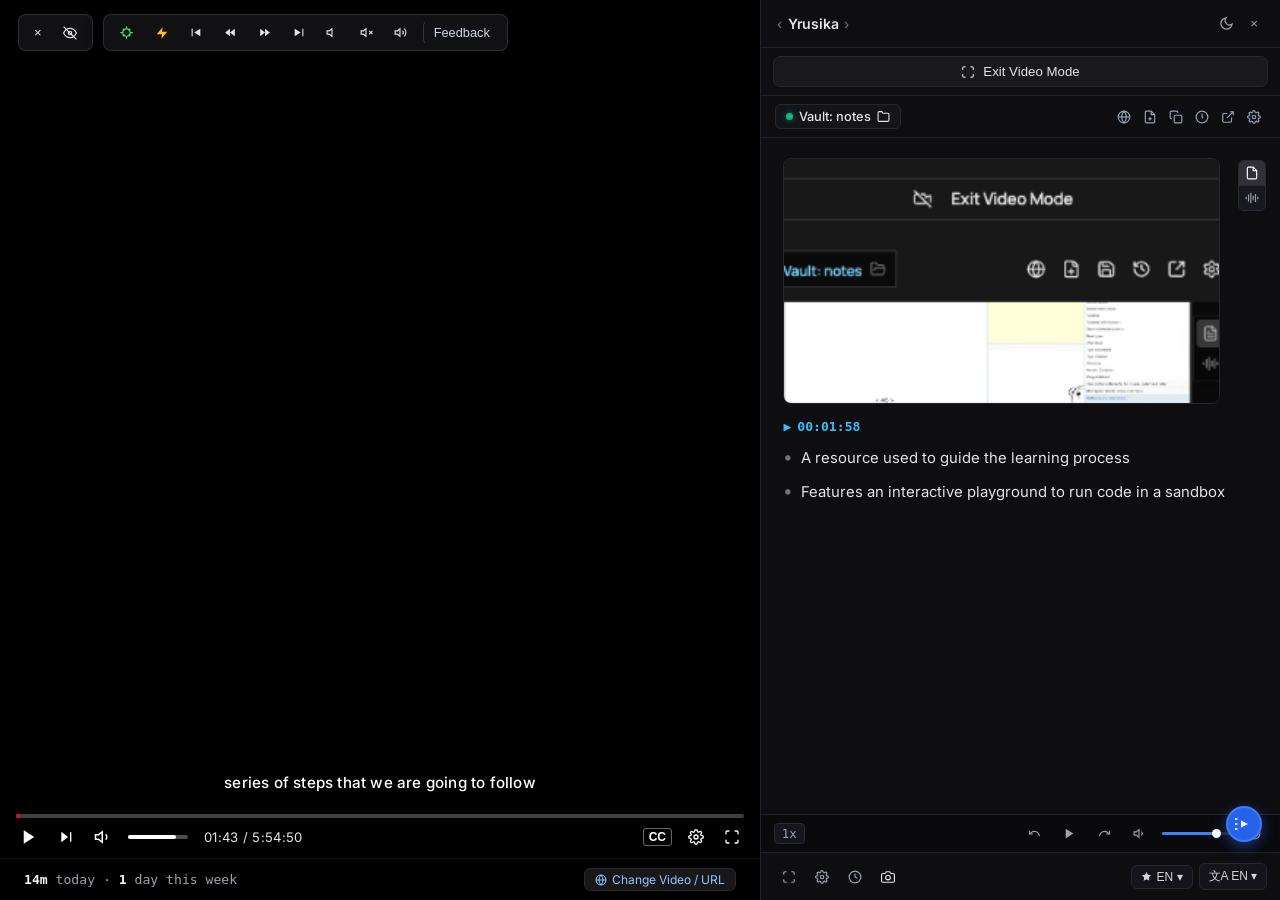
==== commit fedf00f7: "fix: replace iframe with clean player and implement full extension logic and controls" ====
--- a/index.html
+++ b/index.html
@@ -21,6 +21,7 @@
       --accent: #3b82f6;
       --accent-hover: #2563eb;
       --green-dot: #10b981;
+      --yt-red: #ff0000;
       --font-ui: "Inter", -apple-system, BlinkMacSystemFont, "Segoe UI", Roboto, Helvetica, Arial, sans-serif;
       --font-mono: ui-monospace, SFMono-Regular, Menlo, Monaco, Consolas, monospace;
     }
@@ -41,12 +42,13 @@
       user-select: none;
     }
 
-    /* Full App Layout */
+    /* Main Container */
     .app-container {
       display: flex;
       width: 100vw;
       height: 100vh;
       background: var(--bg-video);
+      overflow: hidden;
     }
 
     /* Left Side: Video Section */
@@ -60,7 +62,7 @@
       position: relative;
     }
 
-    /* Top Floating Controller Toolbar Area */
+    /* Top Floating Toolbar (2 pill boxes) */
     .floating-bar-wrapper {
       position: absolute;
       top: 14px;
@@ -69,6 +71,16 @@
       display: flex;
       align-items: center;
       gap: 10px;
+      pointer-events: auto;
+      transition: opacity 0.2s;
+    }
+
+    .floating-bar-wrapper.hidden-bar {
+      opacity: 0.15;
+    }
+
+    .floating-bar-wrapper.hidden-bar:hover {
+      opacity: 1;
     }
 
     .floating-box {
@@ -123,41 +135,173 @@
     .video-viewport {
       flex: 1;
       width: 100%;
-      height: 100%;
-      display: flex;
-      align-items: center;
-      justify-content: center;
+      height: calc(100vh - 42px);
       background: #000;
       position: relative;
-    }
-
+      display: flex;
+      align-items: center;
+      justify-content: center;
+      overflow: hidden;
+    }
+
+    /* Clean Video Elements */
     .video-viewport iframe,
     .video-viewport video {
       width: 100%;
       height: 100%;
-      max-height: calc(100vh - 42px);
       border: none;
       outline: none;
+      object-fit: contain;
+      background: #000;
     }
 
     /* Subtitle Caption Overlay */
     .video-caption-overlay {
       position: absolute;
-      bottom: 22px;
+      bottom: 60px;
       left: 50%;
       transform: translateX(-50%);
-      background: rgba(0, 0, 0, 0.9);
+      background: rgba(0, 0, 0, 0.88);
       color: #ffffff;
-      padding: 5px 14px;
-      border-radius: 5px;
-      font-size: 0.92rem;
+      padding: 6px 16px;
+      border-radius: 6px;
+      font-size: 0.95rem;
       font-weight: 500;
-      letter-spacing: 0.1px;
+      letter-spacing: 0.2px;
       pointer-events: none;
       z-index: 30;
       text-align: center;
-      box-shadow: 0 4px 12px rgba(0,0,0,0.6);
+      box-shadow: 0 4px 14px rgba(0,0,0,0.7);
       transition: opacity 0.3s;
+      max-width: 80%;
+    }
+
+    /* Custom Video Controls Bar at bottom of Video */
+    .custom-player-bar {
+      position: absolute;
+      bottom: 0;
+      left: 0;
+      right: 0;
+      height: 48px;
+      background: linear-gradient(to top, rgba(0,0,0,0.92) 0%, rgba(0,0,0,0.6) 70%, transparent 100%);
+      display: flex;
+      flex-direction: column;
+      justify-content: flex-end;
+      padding: 0 16px 8px 16px;
+      z-index: 40;
+      opacity: 1;
+      transition: opacity 0.3s;
+    }
+
+    /* Progress Scrubber */
+    .progress-bar-container {
+      width: 100%;
+      height: 14px;
+      display: flex;
+      align-items: center;
+      cursor: pointer;
+      position: relative;
+    }
+
+    .progress-bar-track {
+      width: 100%;
+      height: 4px;
+      background: rgba(255, 255, 255, 0.25);
+      border-radius: 2px;
+      position: relative;
+      transition: height 0.15s;
+    }
+
+    .progress-bar-container:hover .progress-bar-track {
+      height: 6px;
+    }
+
+    .progress-bar-fill {
+      width: 28%;
+      height: 100%;
+      background: var(--yt-red);
+      border-radius: 2px;
+      position: relative;
+    }
+
+    .progress-bar-handle {
+      position: absolute;
+      right: -6px;
+      top: -4px;
+      width: 14px;
+      height: 14px;
+      background: var(--yt-red);
+      border-radius: 50%;
+      transform: scale(0);
+      transition: transform 0.15s;
+      box-shadow: 0 0 6px rgba(0,0,0,0.6);
+    }
+
+    .progress-bar-container:hover .progress-bar-handle {
+      transform: scale(1);
+    }
+
+    /* Controls Row */
+    .player-controls-row {
+      display: flex;
+      align-items: center;
+      justify-content: space-between;
+      height: 34px;
+      margin-top: 2px;
+    }
+
+    .p-left-group, .p-right-group {
+      display: flex;
+      align-items: center;
+      gap: 12px;
+    }
+
+    .p-btn {
+      background: transparent;
+      border: none;
+      color: #fff;
+      cursor: pointer;
+      display: inline-flex;
+      align-items: center;
+      justify-content: center;
+      padding: 4px;
+      border-radius: 4px;
+      transition: opacity 0.15s;
+    }
+
+    .p-btn:hover {
+      opacity: 0.85;
+    }
+
+    .p-time-display {
+      font-size: 0.82rem;
+      color: #e4e4e7;
+      font-family: var(--font-ui);
+      letter-spacing: 0.3px;
+      margin-left: 4px;
+    }
+
+    .vol-slider-wrap {
+      display: inline-flex;
+      align-items: center;
+      width: 60px;
+      height: 14px;
+      cursor: pointer;
+    }
+
+    .vol-slider-track {
+      width: 100%;
+      height: 4px;
+      background: rgba(255, 255, 255, 0.3);
+      border-radius: 2px;
+      position: relative;
+    }
+
+    .vol-slider-fill {
+      width: 80%;
+      height: 100%;
+      background: #fff;
+      border-radius: 2px;
     }
 
     /* Video Footer Learning Streak */
@@ -168,7 +312,7 @@
       justify-content: space-between;
       padding: 0 1.5rem;
       background: #000;
-      border-top: 1px solid rgba(255, 255, 255, 0.06);
+      border-top: 1px solid rgba(255, 255, 255, 0.08);
       font-size: 0.82rem;
       color: var(--text-muted);
       font-family: var(--font-mono);
@@ -313,6 +457,12 @@
       font-size: 0.8rem;
       font-weight: 500;
       cursor: pointer;
+      transition: all 0.15s;
+    }
+
+    .vault-badge:hover {
+      background: #1e1e26;
+      border-color: #3f3f4e;
     }
 
     .vault-dot {
@@ -327,6 +477,7 @@
       display: flex;
       align-items: center;
       gap: 2px;
+      position: relative;
     }
 
     .v-action-btn {
@@ -345,6 +496,45 @@
     .v-action-btn:hover {
       color: #fff;
       background: rgba(255, 255, 255, 0.06);
+    }
+
+    /* Export Dropdown Popover */
+    .export-popover {
+      display: none;
+      position: absolute;
+      top: 32px;
+      right: 0;
+      width: 180px;
+      background: #18181f;
+      border: 1px solid #2a2a38;
+      border-radius: 8px;
+      padding: 6px;
+      box-shadow: 0 8px 24px rgba(0,0,0,0.7);
+      z-index: 100;
+    }
+
+    .export-popover.active {
+      display: block;
+    }
+
+    .export-opt {
+      width: 100%;
+      background: transparent;
+      border: none;
+      color: #e4e4e7;
+      padding: 7px 10px;
+      border-radius: 5px;
+      font-size: 0.8rem;
+      text-align: left;
+      cursor: pointer;
+      display: flex;
+      align-items: center;
+      gap: 8px;
+    }
+
+    .export-opt:hover {
+      background: #272734;
+      color: #fff;
     }
 
     /* Note Editor Body */
@@ -383,7 +573,7 @@
       transition: all 0.15s;
     }
 
-    .note-side-btn:hover {
+    .note-side-btn.active, .note-side-btn:hover {
       background: rgba(255, 255, 255, 0.1);
       color: #fff;
     }
@@ -401,6 +591,12 @@
       margin-bottom: 0.9rem;
       position: relative;
       max-width: 92%;
+      cursor: pointer;
+      transition: border-color 0.2s;
+    }
+
+    .slide-card:hover {
+      border-color: #3b82f6;
     }
 
     .slide-card img {
@@ -423,10 +619,12 @@
       margin-bottom: 0.8rem;
       cursor: pointer;
       width: fit-content;
+      transition: opacity 0.15s;
     }
 
     .timestamp-badge-row:hover {
       text-decoration: underline;
+      opacity: 0.85;
     }
 
     .note-text-block {
@@ -434,6 +632,7 @@
       color: #e4e4e7;
       line-height: 1.7;
       outline: none;
+      min-height: 100px;
     }
 
     .note-text-block p {
@@ -478,6 +677,96 @@
       object-fit: contain;
     }
 
+    /* AI Assistant Chat Popover */
+    .ai-chat-popover {
+      display: none;
+      position: absolute;
+      bottom: 105px;
+      right: 18px;
+      width: 340px;
+      background: #14141a;
+      border: 1px solid #282834;
+      border-radius: 12px;
+      box-shadow: 0 12px 36px rgba(0,0,0,0.8);
+      z-index: 150;
+      flex-direction: column;
+      overflow: hidden;
+    }
+
+    .ai-chat-popover.active {
+      display: flex;
+    }
+
+    .ai-chat-header {
+      padding: 10px 14px;
+      background: #1a1a22;
+      border-bottom: 1px solid #282834;
+      display: flex;
+      align-items: center;
+      justify-content: space-between;
+      font-size: 0.85rem;
+      font-weight: 600;
+    }
+
+    .ai-chat-body {
+      padding: 12px;
+      font-size: 0.82rem;
+      color: #d4d4d8;
+      max-height: 220px;
+      overflow-y: auto;
+    }
+
+    .ai-chat-chips {
+      display: flex;
+      flex-wrap: wrap;
+      gap: 6px;
+      margin-bottom: 10px;
+    }
+
+    .ai-chip {
+      background: #22222c;
+      border: 1px solid #2f2f3d;
+      color: #93c5fd;
+      padding: 4px 8px;
+      border-radius: 6px;
+      font-size: 0.75rem;
+      cursor: pointer;
+    }
+
+    .ai-chip:hover {
+      background: #2a2a38;
+      color: #fff;
+    }
+
+    .ai-chat-input-row {
+      padding: 8px 12px;
+      border-top: 1px solid #282834;
+      display: flex;
+      gap: 6px;
+    }
+
+    .ai-input {
+      flex: 1;
+      background: #09090c;
+      border: 1px solid #272732;
+      border-radius: 6px;
+      padding: 5px 8px;
+      color: #fff;
+      font-size: 0.8rem;
+      outline: none;
+    }
+
+    .ai-send-btn {
+      background: #3b82f6;
+      border: none;
+      color: #fff;
+      padding: 4px 10px;
+      border-radius: 6px;
+      font-size: 0.78rem;
+      cursor: pointer;
+      font-weight: 500;
+    }
+
     /* Scrub Bar above footer */
     .scrub-bar {
       height: 38px;
@@ -516,7 +805,7 @@
     }
 
     .vol-fill {
-      width: 75%;
+      width: 80%;
       height: 100%;
       background: #3b82f6;
       border-radius: 2px;
@@ -598,7 +887,7 @@
       color: #fff;
     }
 
-    /* Modal for URL Changing */
+    /* Modals */
     .modal-overlay {
       display: none;
       position: fixed;
@@ -677,19 +966,29 @@
       color: #e4e4e7;
     }
 
-    /* Responsive for mobile portrait */
-    @media (max-width: 860px) {
-      .app-container {
-        flex-direction: column;
-      }
-      .video-section {
-        height: 42vh;
-        min-height: 240px;
-      }
-      .dock-section {
-        width: 100%;
-        height: 58vh;
-      }
+    /* Toast Notification */
+    .toast-pill {
+      position: fixed;
+      top: 20px;
+      left: 50%;
+      transform: translateX(-50%) translateY(-100px);
+      background: #1e1e28;
+      border: 1px solid #3b82f6;
+      color: #fff;
+      padding: 8px 18px;
+      border-radius: 30px;
+      font-size: 0.85rem;
+      font-weight: 500;
+      box-shadow: 0 6px 20px rgba(0,0,0,0.6);
+      z-index: 2000;
+      transition: transform 0.3s cubic-bezier(0.16, 1, 0.3, 1);
+      display: flex;
+      align-items: center;
+      gap: 8px;
+    }
+
+    .toast-pill.show {
+      transform: translateX(-50%) translateY(0);
     }
   </style>
 </head>
@@ -697,15 +996,15 @@
 
   <div class="app-container">
 
-    <!-- Left Half: Video Player -->
+    <!-- Left Half: Clean Video Player Viewport -->
     <div class="video-section">
 
       <!-- Top Floating Controller Toolbar -->
-      <div class="floating-bar-wrapper">
+      <div class="floating-bar-wrapper" id="floatingToolbar">
         <!-- Box 1: Close & Hide -->
         <div class="floating-box">
-          <button class="f-btn" title="Exit Focus Mode" onclick="alert('Focus Mode Active')">&times;</button>
-          <button class="f-btn" id="hideBtn" title="Hide (V)">
+          <button class="f-btn" id="topCloseBtn" title="Exit Focus Mode">&times;</button>
+          <button class="f-btn" id="hideBtn" title="Hide Toolbar (V)">
             <svg width="14" height="14" viewBox="0 0 24 24" fill="none" stroke="currentColor" stroke-width="2"><path d="M1 12s4-8 11-8 11 8 11 8-4 8-11 8-11-8-11-8z"/><circle cx="12" cy="12" r="3"/><line x1="1" y1="1" x2="23" y2="23"/></svg>
           </button>
         </div>
@@ -744,18 +1043,58 @@
       </div>
 
       <!-- Video Player Viewport -->
-      <div class="video-viewport">
-        <iframe 
-          id="ytIframe"
-          src="https://www.youtube.com/embed/tgGNwG_UxFo?enablejsapi=1&autoplay=1&rel=0" 
-          title="Video Player"
-          allow="accelerometer; autoplay; clipboard-write; encrypted-media; gyroscope; picture-in-picture" 
-          allowfullscreen>
-        </iframe>
-        <video id="htmlVideo" controls style="display:none; width:100%; height:100%;"></video>
-
-        <!-- Dynamic Caption Box -->
+      <div class="video-viewport" id="videoViewport">
+        <!-- Native HTML5 Video Element (Clean, Full Screen, Frame Capture Ready) -->
+        <video id="mainVideo" playsinline preload="auto"></video>
+        
+        <!-- YouTube IFrame API Container (controls=0, no clutter) -->
+        <div id="ytPlayerContainer" style="width:100%; height:100%;"></div>
+
+        <!-- Subtitle Overlay -->
         <div class="video-caption-overlay" id="captionOverlay">series of steps that we are going to follow</div>
+
+        <!-- Custom Video Controls Bar -->
+        <div class="custom-player-bar" id="customPlayerBar">
+          <!-- Scrubber Timeline Track -->
+          <div class="progress-bar-container" id="progressBarContainer">
+            <div class="progress-bar-track">
+              <div class="progress-bar-fill" id="progressBarFill">
+                <div class="progress-bar-handle"></div>
+              </div>
+            </div>
+          </div>
+
+          <!-- Controls Button Row -->
+          <div class="player-controls-row">
+            <div class="p-left-group">
+              <button class="p-btn" id="pPlayPauseBtn" title="Play / Pause (k)">
+                <svg id="pPlayIcon" width="18" height="18" viewBox="0 0 24 24" fill="currentColor"><polygon points="5 3 19 12 5 21 5 3"/></svg>
+              </button>
+              <button class="p-btn" id="pNextBtn" title="Skip +10s">
+                <svg width="16" height="16" viewBox="0 0 24 24" fill="currentColor"><polygon points="5 4 15 12 5 20 5 4"/><line x1="19" y1="5" x2="19" y2="19" stroke="currentColor" stroke-width="2"/></svg>
+              </button>
+              <button class="p-btn" id="pVolBtn" title="Volume">
+                <svg width="18" height="18" viewBox="0 0 24 24" fill="none" stroke="currentColor" stroke-width="2"><polygon points="11 5 6 9 2 9 2 15 6 15 11 19 11 5"/><path d="M15.54 8.46a5 5 0 0 1 0 7.07"/></svg>
+              </button>
+              <div class="vol-slider-wrap" id="volSliderWrap">
+                <div class="vol-slider-track">
+                  <div class="vol-slider-fill" id="volSliderFill"></div>
+                </div>
+              </div>
+              <div class="p-time-display" id="pTimeDisplay">01:43 / 05:54:50</div>
+            </div>
+
+            <div class="p-right-group">
+              <button class="p-btn" id="pCcBtn" title="Subtitles (c)" style="font-weight:700; font-size:0.75rem; border:1px solid rgba(255,255,255,0.4); padding:1px 5px; border-radius:3px;">CC</button>
+              <button class="p-btn" id="pSettingsBtn" title="Playback Settings">
+                <svg width="16" height="16" viewBox="0 0 24 24" fill="none" stroke="currentColor" stroke-width="2"><circle cx="12" cy="12" r="3"/><path d="M19.4 15a1.65 1.65 0 0 0 .33 1.82l.06.06a2 2 0 0 1 0 2.83 2 2 0 0 1-2.83 0l-.06-.06a1.65 1.65 0 0 0-1.82-.33 1.65 1.65 0 0 0-1 1.51V21a2 2 0 0 1-2 2 2 2 0 0 1-2-2v-.09A1.65 1.65 0 0 0 9 19.4a1.65 1.65 0 0 0-1.82.33l-.06.06a2 2 0 0 1-2.83 0 2 2 0 0 1 0-2.83l.06-.06a1.65 1.65 0 0 0 .33-1.82 1.65 1.65 0 0 0-1.51-1H3a2 2 0 0 1-2-2 2 2 0 0 1 2-2h.09A1.65 1.65 0 0 0 4.6 9a1.65 1.65 0 0 0-.33-1.82l-.06-.06a2 2 0 0 1 0-2.83 2 2 0 0 1 2.83 0l.06.06a1.65 1.65 0 0 0 1.82.33H9a1.65 1.65 0 0 0 1-1.51V3a2 2 0 0 1 2-2 2 2 0 0 1 2 2v.09a1.65 1.65 0 0 0 1 1.51 1.65 1.65 0 0 0 1.82-.33l.06-.06a2 2 0 0 1 2.83 0 2 2 0 0 1 0 2.83l-.06.06a1.65 1.65 0 0 0-.33 1.82V9a1.65 1.65 0 0 0 1.51 1H21a2 2 0 0 1 2 2 2 2 0 0 1-2 2h-.09a1.65 1.65 0 0 0-1.51 1z"/></svg>
+              </button>
+              <button class="p-btn" id="pFullscreenBtn" title="Fullscreen (f)">
+                <svg width="16" height="16" viewBox="0 0 24 24" fill="none" stroke="currentColor" stroke-width="2"><path d="M8 3H5a2 2 0 0 0-2 2v3m18 0V5a2 2 0 0 0-2-2h-3m0 18h3a2 2 0 0 0 2-2v-3M3 16v3a2 2 0 0 0 2 2h3"/></svg>
+              </button>
+            </div>
+          </div>
+        </div>
       </div>
 
       <!-- Video Footer Learning Streak -->
@@ -763,7 +1102,7 @@
         <div>
           <strong>14m</strong> today &middot; <strong>1</strong> day this week
         </div>
-        <button class="url-change-pill" id="openUrlModalBtn">
+        <button class="url-change-pill" id="openUrlModalBtn" title="Change video or upload local file">
           <svg width="12" height="12" viewBox="0 0 24 24" fill="none" stroke="currentColor" stroke-width="2"><circle cx="12" cy="12" r="10"/><path d="M2 12h20"/><path d="M12 2a15.3 15.3 0 0 1 4 10 15.3 15.3 0 0 1-4 10 15.3 15.3 0 0 1-4-10 15.3 15.3 0 0 1 4-10z"/></svg>
           <span>Change Video / URL</span>
         </button>
@@ -772,7 +1111,7 @@
     </div>
 
     <!-- Right Half: Yrusika Note-Taking Dock -->
-    <div class="dock-section">
+    <div class="dock-section" id="dockSection">
 
       <!-- Dock Header -->
       <div class="dock-header">
@@ -782,16 +1121,16 @@
           <span class="chevron">&rsaquo;</span>
         </div>
         <div class="dock-header-actions">
-          <button class="icon-btn" id="themeToggleBtn" title="Theme">
-            <svg width="15" height="15" viewBox="0 0 24 24" fill="none" stroke="currentColor" stroke-width="2"><path d="M21 12.79A9 9 0 1 1 11.21 3 7 7 0 0 0 21 12.79z"/></svg>
+          <button class="icon-btn" id="themeToggleBtn" title="Toggle Dark/Light Mode">
+            <svg id="moonIcon" width="15" height="15" viewBox="0 0 24 24" fill="none" stroke="currentColor" stroke-width="2"><path d="M21 12.79A9 9 0 1 1 11.21 3 7 7 0 0 0 21 12.79z"/></svg>
           </button>
-          <button class="icon-btn" id="closeDockBtn" title="Close Dock">&times;</button>
+          <button class="icon-btn" id="closeDockBtn" title="Collapse Dock">&times;</button>
         </div>
       </div>
 
       <!-- Exit Video Mode Pill -->
       <div class="exit-mode-row">
-        <button class="exit-video-btn" onclick="alert('In Focus Mode')">
+        <button class="exit-video-btn" id="exitVideoModeBtn">
           <svg width="14" height="14" viewBox="0 0 24 24" fill="none" stroke="currentColor" stroke-width="2"><path d="M8 3H5a2 2 0 0 0-2 2v3m18 0V5a2 2 0 0 0-2-2h-3m0 18h3a2 2 0 0 0 2-2v-3M3 16v3a2 2 0 0 0 2 2h3"/></svg>
           Exit Video Mode
         </button>
@@ -799,19 +1138,35 @@
 
       <!-- Vault Row -->
       <div class="vault-row">
-        <div class="vault-badge" id="vaultPill">
-          <span class="vault-dot"></span>
-          <span>Vault: notes</span>
+        <div class="vault-badge" id="vaultBtn" title="Connect local Obsidian Vault folder">
+          <span class="vault-dot" id="vaultDot"></span>
+          <span id="vaultLabel">Vault: notes</span>
           <svg width="13" height="13" viewBox="0 0 24 24" fill="none" stroke="currentColor" stroke-width="2"><path d="M22 19a2 2 0 0 1-2 2H4a2 2 0 0 1-2-2V5a2 2 0 0 1 2-2h5l2 3h9a2 2 0 0 1 2 2z"/></svg>
         </div>
 
         <div class="vault-actions">
-          <button class="v-action-btn" title="Open Link" id="openLinkIcon"><svg width="14" height="14" viewBox="0 0 24 24" fill="none" stroke="currentColor" stroke-width="2"><circle cx="12" cy="12" r="10"/><path d="M2 12h20"/><path d="M12 2a15.3 15.3 0 0 1 4 10 15.3 15.3 0 0 1-4 10 15.3 15.3 0 0 1-4-10 15.3 15.3 0 0 1 4-10z"/></svg></button>
+          <button class="v-action-btn" title="Change Video Link" id="openLinkIcon"><svg width="14" height="14" viewBox="0 0 24 24" fill="none" stroke="currentColor" stroke-width="2"><circle cx="12" cy="12" r="10"/><path d="M2 12h20"/><path d="M12 2a15.3 15.3 0 0 1 4 10 15.3 15.3 0 0 1-4 10 15.3 15.3 0 0 1-4-10 15.3 15.3 0 0 1 4-10z"/></svg></button>
           <button class="v-action-btn" title="New Note" id="newNoteIcon"><svg width="14" height="14" viewBox="0 0 24 24" fill="none" stroke="currentColor" stroke-width="2"><path d="M14 2H6a2 2 0 0 0-2 2v16a2 2 0 0 0 2 2h12a2 2 0 0 0 2-2V8z"/><polyline points="14 2 14 8 20 8"/><line x1="12" y1="18" x2="12" y2="12"/><line x1="9" y1="15" x2="15" y2="15"/></svg></button>
-          <button class="v-action-btn" title="Copy Notes" id="copyNoteIcon"><svg width="14" height="14" viewBox="0 0 24 24" fill="none" stroke="currentColor" stroke-width="2"><rect x="9" y="9" width="13" height="13" rx="2" ry="2"/><path d="M5 15H4a2 2 0 0 1-2-2V4a2 2 0 0 1 2-2h9a2 2 0 0 1 2 2v1"/></svg></button>
-          <button class="v-action-btn" title="History" id="historyIcon"><svg width="14" height="14" viewBox="0 0 24 24" fill="none" stroke="currentColor" stroke-width="2"><circle cx="12" cy="12" r="10"/><polyline points="12 6 12 12 14 14"/></svg></button>
-          <button class="v-action-btn" title="Export Markdown" id="exportIcon"><svg width="14" height="14" viewBox="0 0 24 24" fill="none" stroke="currentColor" stroke-width="2"><path d="M18 13v6a2 2 0 0 1-2 2H5a2 2 0 0 1-2-2V8a2 2 0 0 1 2-2h6"/><polyline points="15 3 21 3 21 9"/><line x1="10" y1="14" x2="21" y2="3"/></svg></button>
+          <button class="v-action-btn" title="Copy Notes to Clipboard" id="copyNoteIcon"><svg width="14" height="14" viewBox="0 0 24 24" fill="none" stroke="currentColor" stroke-width="2"><rect x="9" y="9" width="13" height="13" rx="2" ry="2"/><path d="M5 15H4a2 2 0 0 1-2-2V4a2 2 0 0 1 2-2h9a2 2 0 0 1 2 2v1"/></svg></button>
+          <button class="v-action-btn" title="Note History" id="historyIcon"><svg width="14" height="14" viewBox="0 0 24 24" fill="none" stroke="currentColor" stroke-width="2"><circle cx="12" cy="12" r="10"/><polyline points="12 6 12 12 14 14"/></svg></button>
+          <button class="v-action-btn" title="Export Note" id="exportIcon"><svg width="14" height="14" viewBox="0 0 24 24" fill="none" stroke="currentColor" stroke-width="2"><path d="M18 13v6a2 2 0 0 1-2 2H5a2 2 0 0 1-2-2V8a2 2 0 0 1 2-2h6"/><polyline points="15 3 21 3 21 9"/><line x1="10" y1="14" x2="21" y2="3"/></svg></button>
           <button class="v-action-btn" title="Settings" id="settingsIcon"><svg width="14" height="14" viewBox="0 0 24 24" fill="none" stroke="currentColor" stroke-width="2"><circle cx="12" cy="12" r="3"/><path d="M19.4 15a1.65 1.65 0 0 0 .33 1.82l.06.06a2 2 0 0 1 0 2.83 2 2 0 0 1-2.83 0l-.06-.06a1.65 1.65 0 0 0-1.82-.33 1.65 1.65 0 0 0-1 1.51V21a2 2 0 0 1-2 2 2 2 0 0 1-2-2v-.09A1.65 1.65 0 0 0 9 19.4a1.65 1.65 0 0 0-1.82.33l-.06.06a2 2 0 0 1-2.83 0 2 2 0 0 1 0-2.83l.06-.06a1.65 1.65 0 0 0 .33-1.82 1.65 1.65 0 0 0-1.51-1H3a2 2 0 0 1-2-2 2 2 0 0 1 2-2h.09A1.65 1.65 0 0 0 4.6 9a1.65 1.65 0 0 0-.33-1.82l-.06-.06a2 2 0 0 1 0-2.83 2 2 0 0 1 2.83 0l.06.06a1.65 1.65 0 0 0 1.82.33H9a1.65 1.65 0 0 0 1-1.51V3a2 2 0 0 1 2-2 2 2 0 0 1 2 2v.09a1.65 1.65 0 0 0 1 1.51 1.65 1.65 0 0 0 1.82-.33l.06-.06a2 2 0 0 1 2.83 0 2 2 0 0 1 0 2.83l-.06.06a1.65 1.65 0 0 0-.33 1.82V9a1.65 1.65 0 0 0 1.51 1H21a2 2 0 0 1 2 2 2 2 0 0 1-2 2h-.09a1.65 1.65 0 0 0-1.51 1z"/></svg></button>
+
+          <!-- Export Dropdown Popover -->
+          <div class="export-popover" id="exportPopover">
+            <button class="export-opt" id="exportMdBtn">
+              <svg width="14" height="14" viewBox="0 0 24 24" fill="none" stroke="currentColor" stroke-width="2"><path d="M21 15v4a2 2 0 0 1-2 2H5a2 2 0 0 1-2-2v-4"/><polyline points="7 10 12 15 17 10"/><line x1="12" y1="15" x2="12" y2="3"/></svg>
+              <span>Export as Markdown</span>
+            </button>
+            <button class="export-opt" id="exportTxtBtn">
+              <svg width="14" height="14" viewBox="0 0 24 24" fill="none" stroke="currentColor" stroke-width="2"><path d="M14 2H6a2 2 0 0 0-2 2v16a2 2 0 0 0 2 2h12a2 2 0 0 0 2-2V8z"/></svg>
+              <span>Export as Plain Text</span>
+            </button>
+            <button class="export-opt" id="exportCopyDropBtn">
+              <svg width="14" height="14" viewBox="0 0 24 24" fill="none" stroke="currentColor" stroke-width="2"><rect x="9" y="9" width="13" height="13" rx="2" ry="2"/><path d="M5 15H4a2 2 0 0 1-2-2V4a2 2 0 0 1 2-2h9a2 2 0 0 1 2 2v1"/></svg>
+              <span>Copy to Clipboard</span>
+            </button>
+          </div>
         </div>
       </div>
 
@@ -820,63 +1175,98 @@
         
         <!-- Right Margin Floating Icon Tab -->
         <div class="note-side-toolbar">
-          <button class="note-side-btn" title="Document Notes">
+          <button class="note-side-btn active" id="tabDocBtn" title="Document Notes">
             <svg width="14" height="14" viewBox="0 0 24 24" fill="none" stroke="currentColor" stroke-width="2"><path d="M14 2H6a2 2 0 0 0-2 2v16a2 2 0 0 0 2 2h12a2 2 0 0 0 2-2V8z"/><polyline points="14 2 14 8 20 8"/></svg>
           </button>
-          <button class="note-side-btn" title="Audio Transcript">
+          <button class="note-side-btn" id="tabAudioBtn" title="Audio Transcript">
             <svg width="14" height="14" viewBox="0 0 24 24" fill="none" stroke="currentColor" stroke-width="2"><path d="M2 10v4M6 6v12M10 3v18M14 8v8M18 5v14M22 10v4"/></svg>
           </button>
         </div>
 
-        <!-- Video Slide Snapshot Card -->
-        <div class="slide-card">
-          <img id="keyframeImg" src="assets/slide-sample.png" onerror="this.src='https://img.youtube.com/vi/tgGNwG_UxFo/hqdefault.jpg'" alt="Slide Keyframe" />
+        <!-- Notes Container -->
+        <div id="notesContainerArea">
+          <!-- Slide Snapshot Card -->
+          <div class="slide-card" id="mainSlideCard" title="Click to jump to 00:01:58">
+            <img id="keyframeImg" src="assets/slide-sample.png" onerror="this.src='https://img.youtube.com/vi/tgGNwG_UxFo/hqdefault.jpg'" alt="Slide Keyframe" />
+          </div>
+
+          <!-- Clickable Timestamp Link Badge -->
+          <div class="timestamp-badge-row" id="firstTimestampBadge" data-seek="118">
+            <span>&#9654;</span>
+            <span id="firstTimestampText">00:01:58</span>
+          </div>
+
+          <!-- Editable Note Points -->
+          <div class="note-text-block" id="editableNoteContent" contenteditable="true" spellcheck="false">
+            <p><span class="bullet-dot">&bull;</span> <span>A resource used to guide the learning process</span></p>
+            <p><span class="bullet-dot">&bull;</span> <span>Features an interactive playground to run code in a sandbox</span></p>
+          </div>
         </div>
 
-        <!-- Timestamp Link Badge -->
-        <div class="timestamp-badge-row" onclick="seekToSeconds(118)">
-          <span>&#9654;</span>
-          <span>00:01:58</span>
+        <!-- Transcript Container (Toggled via tab) -->
+        <div id="transcriptContainerArea" style="display:none; font-size:0.85rem; line-height:1.7;">
+          <div style="color:#71717a; margin-bottom:10px; font-weight:600;">LIVE TRANSCRIPT (CLICK ANY LINE TO JUMP)</div>
+          <p class="transcript-line" data-seek="20" style="cursor:pointer; margin-bottom:8px;"><span style="color:#38bdf8; font-family:monospace;">[00:00:20]</span> Welcome to this complete Go programming walkthrough.</p>
+          <p class="transcript-line" data-seek="65" style="cursor:pointer; margin-bottom:8px;"><span style="color:#38bdf8; font-family:monospace;">[00:01:05]</span> We cover variables, pointers, structs, interfaces, and concurrency.</p>
+          <p class="transcript-line" data-seek="118" style="cursor:pointer; margin-bottom:8px;"><span style="color:#38bdf8; font-family:monospace;">[00:01:58]</span> series of steps that we are going to follow in this course.</p>
+          <p class="transcript-line" data-seek="180" style="cursor:pointer; margin-bottom:8px;"><span style="color:#38bdf8; font-family:monospace;">[00:03:00]</span> Getting started with Go environment and your first module.</p>
         </div>
 
-        <!-- Editable Note Points -->
-        <div class="note-text-block" id="editableNoteContent" contenteditable="true" spellcheck="false">
-          <p><span class="bullet-dot">&bull;</span> <span>A resource used to guide the learning process</span></p>
-          <p><span class="bullet-dot">&bull;</span> <span>Features an interactive playground to run code in a sandbox</span></p>
-        </div>
-
       </div>
 
       <!-- Mascot Button (Bottom Right) -->
-      <div class="mascot-button" title="Yrusika AI Assistant">
+      <div class="mascot-button" id="mascotBtn" title="Ask Yrusika AI Assistant">
         <img src="assets/icons/icon48.png" alt="Mascot" />
       </div>
 
+      <!-- AI Chat Popover -->
+      <div class="ai-chat-popover" id="aiChatPopover">
+        <div class="ai-chat-header">
+          <span>Yrusika AI Assistant</span>
+          <button class="icon-btn" id="closeAiChatBtn">&times;</button>
+        </div>
+        <div class="ai-chat-body" id="aiChatBody">
+          <p style="margin-bottom:8px; font-weight:500;">Quick Actions:</p>
+          <div class="ai-chat-chips">
+            <button class="ai-chip" id="chipSummarize">Summarize Lecture</button>
+            <button class="ai-chip" id="chipQuiz">Generate Quiz</button>
+            <button class="ai-chip" id="chipExplain">Explain Code</button>
+          </div>
+          <div id="aiChatLog">
+            <p style="color:#a1a1aa; font-style:italic;">Ask anything about the video or the captured code frames.</p>
+          </div>
+        </div>
+        <div class="ai-chat-input-row">
+          <input type="text" id="aiInput" class="ai-input" placeholder="Ask AI about video..." />
+          <button class="ai-send-btn" id="aiSendBtn">Ask</button>
+        </div>
+      </div>
+
       <!-- Scrub Bar -->
       <div class="scrub-bar">
-        <button class="scrub-speed" id="scrubSpeedBtn">1x</button>
+        <button class="scrub-speed" id="scrubSpeedBtn" title="Cycle Playback Speed">1x</button>
         <div class="scrub-controls">
           <button class="icon-btn" id="scrubUndo" title="Undo"><svg width="13" height="13" viewBox="0 0 24 24" fill="none" stroke="currentColor" stroke-width="2"><path d="M3 7v6h6"/><path d="M21 17a9 9 0 0 0-9-9 9 9 0 0 0-6 2.3L3 13"/></svg></button>
-          <button class="icon-btn" id="scrubPlayPause" title="Play / Pause"><svg width="13" height="13" viewBox="0 0 24 24" fill="currentColor"><polygon points="5 3 19 12 5 21 5 3"/></svg></button>
+          <button class="icon-btn" id="scrubPlayPause" title="Play / Pause"><svg id="scrubPlayIcon" width="13" height="13" viewBox="0 0 24 24" fill="currentColor"><polygon points="5 3 19 12 5 21 5 3"/></svg></button>
           <button class="icon-btn" id="scrubRedo" title="Redo"><svg width="13" height="13" viewBox="0 0 24 24" fill="none" stroke="currentColor" stroke-width="2"><path d="M21 7v6h-6"/><path d="M3 17a9 9 0 0 1 9-9 9 9 0 0 1 6 2.3l3 2.7"/></svg></button>
-          <button class="icon-btn" title="Volume"><svg width="13" height="13" viewBox="0 0 24 24" fill="none" stroke="currentColor" stroke-width="2"><polygon points="11 5 6 9 2 9 2 15 6 15 11 19 11 5"/><path d="M15.54 8.46a5 5 0 0 1 0 7.07"/></svg></button>
-          <div class="vol-track"><div class="vol-fill"></div></div>
-          <button class="icon-btn" title="Info"><svg width="13" height="13" viewBox="0 0 24 24" fill="none" stroke="currentColor" stroke-width="2"><circle cx="12" cy="12" r="10"/><line x1="12" y1="16" x2="12" y2="12"/><line x1="12" y1="8" x2="12.01" y2="8"/></svg></button>
+          <button class="icon-btn" id="scrubMuteToggle" title="Volume Mute"><svg width="13" height="13" viewBox="0 0 24 24" fill="none" stroke="currentColor" stroke-width="2"><polygon points="11 5 6 9 2 9 2 15 6 15 11 19 11 5"/><path d="M15.54 8.46a5 5 0 0 1 0 7.07"/></svg></button>
+          <div class="vol-track" id="scrubVolTrack"><div class="vol-fill" id="scrubVolFill"></div></div>
+          <button class="icon-btn" id="scrubInfoBtn" title="Video Information"><svg width="13" height="13" viewBox="0 0 24 24" fill="none" stroke="currentColor" stroke-width="2"><circle cx="12" cy="12" r="10"/><line x1="12" y1="16" x2="12" y2="12"/><line x1="12" y1="8" x2="12.01" y2="8"/></svg></button>
         </div>
       </div>
 
       <!-- Dock Footer Action Bar -->
       <div class="dock-footer">
         <div class="dock-footer-left">
-          <button class="footer-action-btn" title="Fullscreen" onclick="document.documentElement.requestFullscreen()"><svg width="14" height="14" viewBox="0 0 24 24" fill="none" stroke="currentColor" stroke-width="2"><path d="M8 3H5a2 2 0 0 0-2 2v3m18 0V5a2 2 0 0 0-2-2h-3m0 18h3a2 2 0 0 0 2-2v-3M3 16v3a2 2 0 0 0 2 2h3"/></svg></button>
-          <button class="footer-action-btn" title="Video Mode Settings" id="footerSettingsBtn"><svg width="14" height="14" viewBox="0 0 24 24" fill="none" stroke="currentColor" stroke-width="2"><circle cx="12" cy="12" r="3"/><path d="M19.4 15a1.65 1.65 0 0 0 .33 1.82l.06.06a2 2 0 0 1 0 2.83 2 2 0 0 1-2.83 0l-.06-.06a1.65 1.65 0 0 0-1.82-.33 1.65 1.65 0 0 0-1 1.51V21a2 2 0 0 1-2 2 2 2 0 0 1-2-2v-.09A1.65 1.65 0 0 0 9 19.4a1.65 1.65 0 0 0-1.82.33l-.06.06a2 2 0 0 1-2.83 0 2 2 0 0 1 0-2.83l.06-.06a1.65 1.65 0 0 0 .33-1.82 1.65 1.65 0 0 0-1.51-1H3a2 2 0 0 1-2-2 2 2 0 0 1 2-2h.09A1.65 1.65 0 0 0 4.6 9a1.65 1.65 0 0 0-.33-1.82l-.06-.06a2 2 0 0 1 0-2.83 2 2 0 0 1 2.83 0l.06.06a1.65 1.65 0 0 0 1.82.33H9a1.65 1.65 0 0 0 1-1.51V3a2 2 0 0 1 2-2 2 2 0 0 1 2 2v.09a1.65 1.65 0 0 0 1 1.51 1.65 1.65 0 0 0 1.82-.33l.06-.06a2 2 0 0 1 2.83 0 2 2 0 0 1 0 2.83l-.06.06a1.65 1.65 0 0 0-.33 1.82V9a1.65 1.65 0 0 0 1.51 1H21a2 2 0 0 1 2 2 2 2 0 0 1-2 2h-.09a1.65 1.65 0 0 0-1.51 1z"/></svg></button>
-          <button class="footer-action-btn" title="Insert Timestamp" id="footerClockBtn"><svg width="14" height="14" viewBox="0 0 24 24" fill="none" stroke="currentColor" stroke-width="2"><circle cx="12" cy="12" r="10"/><polyline points="12 6 12 12 16 14"/></svg></button>
-          <button class="footer-action-btn camera-active" title="Capture Frame" id="footerCameraBtn"><svg width="14" height="14" viewBox="0 0 24 24" fill="none" stroke="currentColor" stroke-width="2"><path d="M23 19a2 2 0 0 1-2 2H3a2 2 0 0 1-2-2V8a2 2 0 0 1 2-2h4l2-3h6l2 3h4a2 2 0 0 1 2 2z"/><circle cx="12" cy="13" r="4"/></svg></button>
+          <button class="footer-action-btn" title="Toggle Fullscreen" id="dockFullscreenBtn"><svg width="14" height="14" viewBox="0 0 24 24" fill="none" stroke="currentColor" stroke-width="2"><path d="M8 3H5a2 2 0 0 0-2 2v3m18 0V5a2 2 0 0 0-2-2h-3m0 18h3a2 2 0 0 0 2-2v-3M3 16v3a2 2 0 0 0 2 2h3"/></svg></button>
+          <button class="footer-action-btn" title="Settings" id="footerSettingsBtn"><svg width="14" height="14" viewBox="0 0 24 24" fill="none" stroke="currentColor" stroke-width="2"><circle cx="12" cy="12" r="3"/><path d="M19.4 15a1.65 1.65 0 0 0 .33 1.82l.06.06a2 2 0 0 1 0 2.83 2 2 0 0 1-2.83 0l-.06-.06a1.65 1.65 0 0 0-1.82-.33 1.65 1.65 0 0 0-1 1.51V21a2 2 0 0 1-2 2 2 2 0 0 1-2-2v-.09A1.65 1.65 0 0 0 9 19.4a1.65 1.65 0 0 0-1.82.33l-.06.06a2 2 0 0 1-2.83 0 2 2 0 0 1 0-2.83l.06-.06a1.65 1.65 0 0 0 .33-1.82 1.65 1.65 0 0 0-1.51-1H3a2 2 0 0 1-2-2 2 2 0 0 1 2-2h.09A1.65 1.65 0 0 0 4.6 9a1.65 1.65 0 0 0-.33-1.82l-.06-.06a2 2 0 0 1 0-2.83 2 2 0 0 1 2.83 0l.06.06a1.65 1.65 0 0 0 1.82.33H9a1.65 1.65 0 0 0 1-1.51V3a2 2 0 0 1 2-2 2 2 0 0 1 2 2v.09a1.65 1.65 0 0 0 1 1.51 1.65 1.65 0 0 0 1.82-.33l.06-.06a2 2 0 0 1 2.83 0 2 2 0 0 1 0 2.83l-.06.06a1.65 1.65 0 0 0-.33 1.82V9a1.65 1.65 0 0 0 1.51 1H21a2 2 0 0 1 2 2 2 2 0 0 1-2 2h-.09a1.65 1.65 0 0 0-1.51 1z"/></svg></button>
+          <button class="footer-action-btn" title="Insert Current Timestamp" id="footerClockBtn"><svg width="14" height="14" viewBox="0 0 24 24" fill="none" stroke="currentColor" stroke-width="2"><circle cx="12" cy="12" r="10"/><polyline points="12 6 12 12 16 14"/></svg></button>
+          <button class="footer-action-btn camera-active" title="Capture Frame Snapshot" id="footerCameraBtn"><svg width="14" height="14" viewBox="0 0 24 24" fill="none" stroke="currentColor" stroke-width="2"><path d="M23 19a2 2 0 0 1-2 2H3a2 2 0 0 1-2-2V8a2 2 0 0 1 2-2h4l2-3h6l2 3h4a2 2 0 0 1 2 2z"/><circle cx="12" cy="13" r="4"/></svg></button>
         </div>
 
         <div class="dock-footer-right">
-          <button class="footer-pill-btn"><svg width="11" height="11" viewBox="0 0 24 24" fill="currentColor"><polygon points="12 2 15.09 8.26 22 9.27 17 14.14 18.18 21.02 12 17.77 5.82 21.02 7 14.14 2 9.27 8.91 8.26 12 2"/></svg> EN &blacktriangledown;</button>
-          <button class="footer-pill-btn">&#25991;A EN &blacktriangledown;</button>
+          <button class="footer-pill-btn" id="aiAutoWatchBtn"><svg width="11" height="11" viewBox="0 0 24 24" fill="currentColor"><polygon points="12 2 15.09 8.26 22 9.27 17 14.14 18.18 21.02 12 17.77 5.82 21.02 7 14.14 2 9.27 8.91 8.26 12 2"/></svg> EN &blacktriangledown;</button>
+          <button class="footer-pill-btn" id="langSelectBtn">&#25991;A EN &blacktriangledown;</button>
         </div>
       </div>
 
@@ -888,151 +1278,620 @@
   <div class="modal-overlay" id="urlModal">
     <div class="modal-box">
       <h3>Change Lecture Video</h3>
-      <p>Paste any YouTube URL or load a local MP4 lecture video file.</p>
+      <p>Paste any YouTube URL or load a local MP4 / WebM lecture video file.</p>
       
       <input type="text" id="newVideoUrl" class="modal-input" placeholder="https://www.youtube.com/watch?v=..." value="https://www.youtube.com/watch?v=tgGNwG_UxFo" />
       
       <div style="margin-bottom: 1.2rem;">
         <label for="localFile" class="modal-btn secondary" style="display:inline-block; padding:8px 12px; cursor:pointer;">
-          📁 Choose Local MP4 Video
+          📁 Choose Local MP4 Video File
         </label>
         <input type="file" id="localFile" accept="video/mp4,video/webm" style="display:none;" />
       </div>
 
       <div class="modal-actions">
-        <button class="modal-btn secondary" onclick="closeModal()">Cancel</button>
+        <button class="modal-btn secondary" onclick="closeModal('urlModal')">Cancel</button>
         <button class="modal-btn primary" id="confirmUrlBtn">Load Lecture</button>
       </div>
     </div>
   </div>
 
+  <!-- Obsidian Vault Modal -->
+  <div class="modal-overlay" id="vaultModal">
+    <div class="modal-box">
+      <h3>Obsidian Vault & Storage</h3>
+      <p>Link your local Obsidian vault folder to automatically save notes as clean Markdown (.md) with embedded slide snapshots.</p>
+      
+      <div style="margin-bottom: 1.2rem;">
+        <button class="modal-btn primary" id="selectVaultFolderBtn" style="padding:10px 16px;">
+          📁 Select Local Obsidian Vault Folder
+        </button>
+      </div>
+
+      <p style="font-size:0.8rem; color:#71717a;">Current status: <span id="vaultStatusText" style="color:#10b981; font-weight:600;">Browser LocalStorage (Active)</span></p>
+
+      <div class="modal-actions">
+        <button class="modal-btn secondary" onclick="closeModal('vaultModal')">Close</button>
+      </div>
+    </div>
+  </div>
+
+  <!-- Settings Modal -->
+  <div class="modal-overlay" id="settingsModal">
+    <div class="modal-box">
+      <h3>Yrusika Preferences & AI Model</h3>
+      <p>Configure Free AI Assistance (Gemini 2.5 API or Local Ollama) and study shortcuts.</p>
+      
+      <div style="margin-bottom: 1rem;">
+        <label style="display:block; font-size:0.82rem; margin-bottom:4px; color:#d4d4d8;">AI Model Provider</label>
+        <select id="settingProvider" class="modal-input" style="padding:6px 10px;">
+          <option value="gemini">Google Gemini 2.5 (Free Cloud)</option>
+          <option value="ollama">Ollama (100% Local / Offline)</option>
+        </select>
+      </div>
+
+      <div style="margin-bottom: 1rem;" id="geminiKeyGroup">
+        <label style="display:block; font-size:0.82rem; margin-bottom:4px; color:#d4d4d8;">Gemini API Key (Optional)</label>
+        <input type="password" id="settingApiKey" class="modal-input" placeholder="AIzaSy..." />
+      </div>
+
+      <div class="modal-actions">
+        <button class="modal-btn secondary" onclick="closeModal('settingsModal')">Cancel</button>
+        <button class="modal-btn primary" id="saveSettingsBtn">Save Settings</button>
+      </div>
+    </div>
+  </div>
+
+  <!-- Toast Notification Pill -->
+  <div class="toast-pill" id="toastPill">
+    <svg width="15" height="15" viewBox="0 0 24 24" fill="none" stroke="#3b82f6" stroke-width="2"><polyline points="20 6 9 17 4 12"/></svg>
+    <span id="toastMsg">Action completed</span>
+  </div>
+
+  <!-- YouTube Iframe API Loader -->
+  <script src="https://www.youtube.com/iframe_api"></script>
+
   <script>
-    let activeSeconds = 118;
-    let currentSpeed = 1.0;
-    let currentVidId = "tgGNwG_UxFo";
-
-    const yt = document.getElementById("ytIframe");
-    const htmlVid = document.getElementById("htmlVideo");
+    // State
+    let ytPlayer = null;
+    let isYtReady = false;
+    let isHtmlVideo = false;
+    let isPlaying = false;
+    let currentVideoId = "tgGNwG_UxFo";
+    let currentTime = 103; // 1:43
+    let duration = 21290; // 5:54:50
+    let playbackRate = 1.0;
+    let currentVolume = 80;
+    let isMuted = false;
+    let vaultDirectoryHandle = null;
+    let activeTab = "notes"; // "notes" | "transcript"
+
+    // Elements
+    const htmlVid = document.getElementById("mainVideo");
+    const ytContainer = document.getElementById("ytPlayerContainer");
+    const playBtn = document.getElementById("pPlayPauseBtn");
+    const playIcon = document.getElementById("pPlayIcon");
+    const scrubPlayIcon = document.getElementById("scrubPlayIcon");
+    const timeDisplay = document.getElementById("pTimeDisplay");
+    const progressFill = document.getElementById("progressBarFill");
+    const progressContainer = document.getElementById("progressBarContainer");
+    const volSliderFill = document.getElementById("volSliderFill");
+    const volSliderWrap = document.getElementById("volSliderWrap");
+    const scrubVolFill = document.getElementById("scrubVolFill");
+    const scrubVolTrack = document.getElementById("scrubVolTrack");
+    const scrubSpeedBtn = document.getElementById("scrubSpeedBtn");
+    const captionOverlay = document.getElementById("captionOverlay");
     const editor = document.getElementById("editableNoteContent");
-    const keyframe = document.getElementById("keyframeImg");
-    const modal = document.getElementById("urlModal");
-
-    // Modal controls
-    document.getElementById("openUrlModalBtn").onclick = () => modal.classList.add("active");
-    document.getElementById("openLinkIcon").onclick = () => modal.classList.add("active");
-    function closeModal() { modal.classList.remove("active"); }
-
+    const toastPill = document.getElementById("toastPill");
+    const toastMsg = document.getElementById("toastMsg");
+
+    function showToast(text) {
+      toastMsg.textContent = text;
+      toastPill.classList.add("show");
+      setTimeout(() => toastPill.classList.remove("show"), 2200);
+    }
+
+    // Modal Helpers
+    function openModal(id) { document.getElementById(id).classList.add("active"); }
+    function closeModal(id) { document.getElementById(id).classList.remove("active"); }
+
+    document.getElementById("openUrlModalBtn").onclick = () => openModal("urlModal");
+    document.getElementById("openLinkIcon").onclick = () => openModal("urlModal");
+    document.getElementById("vaultBtn").onclick = () => openModal("vaultModal");
+    document.getElementById("settingsIcon").onclick = () => openModal("settingsModal");
+    document.getElementById("footerSettingsBtn").onclick = () => openModal("settingsModal");
+
+    // Initialize YouTube Player
+    window.onYouTubeIframeAPIReady = function() {
+      ytPlayer = new YT.Player("ytPlayerContainer", {
+        videoId: currentVideoId,
+        playerVars: {
+          autoplay: 0,
+          controls: 0,          // Clean player: hide default YouTube controls
+          modestbranding: 1,
+          rel: 0,
+          iv_load_policy: 3,
+          disablekb: 1,
+          playsinline: 1
+        },
+        events: {
+          onReady: onPlayerReady,
+          onStateChange: onPlayerStateChange
+        }
+      });
+    };
+
+    function onPlayerReady(e) {
+      isYtReady = true;
+      duration = ytPlayer.getDuration() || duration;
+      ytPlayer.seekTo(currentTime, true);
+      ytPlayer.setVolume(currentVolume);
+      updateDisplayTime();
+    }
+
+    function onPlayerStateChange(e) {
+      if (e.data === YT.PlayerState.PLAYING) {
+        setPlayingState(true);
+      } else {
+        setPlayingState(false);
+      }
+    }
+
+    function setPlayingState(playing) {
+      isPlaying = playing;
+      const pauseSvg = '<rect x="6" y="4" width="4" height="16"/><rect x="14" y="4" width="4" height="16"/>';
+      const playSvg = '<polygon points="5 3 19 12 5 21 5 3"/>';
+      playIcon.innerHTML = playing ? pauseSvg : playSvg;
+      scrubPlayIcon.innerHTML = playing ? pauseSvg : playSvg;
+    }
+
+    // Playback toggling
+    function togglePlay() {
+      if (isHtmlVideo) {
+        if (htmlVid.paused) {
+          htmlVid.play();
+          setPlayingState(true);
+        } else {
+          htmlVid.pause();
+          setPlayingState(false);
+        }
+      } else if (isYtReady) {
+        if (isPlaying) {
+          ytPlayer.pauseVideo();
+        } else {
+          ytPlayer.playVideo();
+        }
+      }
+    }
+
+    playBtn.onclick = togglePlay;
+    document.getElementById("scrubPlayPause").onclick = togglePlay;
+
+    // Time ticker
+    setInterval(() => {
+      if (isHtmlVideo) {
+        currentTime = htmlVid.currentTime;
+        duration = htmlVid.duration || duration;
+      } else if (isYtReady && isPlaying) {
+        currentTime = ytPlayer.getCurrentTime();
+        duration = ytPlayer.getDuration() || duration;
+      }
+      updateDisplayTime();
+    }, 250);
+
+    function formatTime(sec) {
+      sec = Math.floor(sec || 0);
+      const h = Math.floor(sec / 3600);
+      const m = Math.floor((sec % 3600) / 60);
+      const s = sec % 60;
+      if (h > 0) {
+        return `${h}:${String(m).padStart(2,'0')}:${String(s).padStart(2,'0')}`;
+      }
+      return `${String(m).padStart(2,'0')}:${String(s).padStart(2,'0')}`;
+    }
+
+    function updateDisplayTime() {
+      timeDisplay.textContent = `${formatTime(currentTime)} / ${formatTime(duration)}`;
+      const pct = Math.min(100, Math.max(0, (currentTime / duration) * 100));
+      progressFill.style.width = `${pct}%`;
+    }
+
+    // Seek via scrubber click
+    progressContainer.onclick = (e) => {
+      const rect = progressContainer.getBoundingClientRect();
+      const pos = (e.clientX - rect.left) / rect.width;
+      seekTo(pos * duration);
+    };
+
+    function seekTo(sec) {
+      currentTime = Math.max(0, Math.min(sec, duration));
+      if (isHtmlVideo) {
+        htmlVid.currentTime = currentTime;
+      } else if (isYtReady) {
+        ytPlayer.seekTo(currentTime, true);
+      }
+      updateDisplayTime();
+    }
+
+    // Skip controls
+    document.getElementById("pNextBtn").onclick = () => seekTo(currentTime + 10);
+    document.getElementById("rewindBtn").onclick = () => { seekTo(currentTime - 10); showToast("Rewind -10s"); };
+    document.getElementById("forwardBtn").onclick = () => { seekTo(currentTime + 10); showToast("Forward +10s"); };
+    document.getElementById("jumpStartBtn").onclick = () => { seekTo(0); showToast("Jump to Start"); };
+    document.getElementById("jumpEndBtn").onclick = () => { seekTo(duration - 15); showToast("Jump to End"); };
+
+    // Speed controls
+    const speeds = [0.8, 1.0, 1.25, 1.5, 1.75, 2.0];
+    function setSpeed(rate) {
+      playbackRate = rate;
+      scrubSpeedBtn.textContent = `${rate}x`;
+      if (isHtmlVideo) {
+        htmlVid.playbackRate = rate;
+      } else if (isYtReady) {
+        ytPlayer.setPlaybackRate(rate);
+      }
+      showToast(`Playback Speed: ${rate}x`);
+    }
+
+    scrubSpeedBtn.onclick = () => {
+      let idx = speeds.indexOf(playbackRate);
+      let next = speeds[(idx + 1) % speeds.length];
+      setSpeed(next);
+    };
+    document.getElementById("turtleBtn").onclick = () => setSpeed(0.8);
+    document.getElementById("lightningBtn").onclick = () => setSpeed(1.5);
+
+    // Volume controls
+    function setVolume(v) {
+      currentVolume = Math.max(0, Math.min(100, v));
+      volSliderFill.style.width = `${currentVolume}%`;
+      scrubVolFill.style.width = `${currentVolume}%`;
+      if (isHtmlVideo) {
+        htmlVid.volume = currentVolume / 100;
+        htmlVid.muted = (currentVolume === 0);
+      } else if (isYtReady) {
+        ytPlayer.setVolume(currentVolume);
+        if (currentVolume === 0) ytPlayer.mute(); else ytPlayer.unMute();
+      }
+    }
+
+    volSliderWrap.onclick = (e) => {
+      const rect = volSliderWrap.getBoundingClientRect();
+      const pos = (e.clientX - rect.left) / rect.width;
+      setVolume(Math.round(pos * 100));
+    };
+    scrubVolTrack.onclick = (e) => {
+      const rect = scrubVolTrack.getBoundingClientRect();
+      const pos = (e.clientX - rect.left) / rect.width;
+      setVolume(Math.round(pos * 100));
+    };
+
+    function toggleMute() {
+      isMuted = !isMuted;
+      if (isMuted) {
+        if (isHtmlVideo) htmlVid.muted = true;
+        else if (isYtReady) ytPlayer.mute();
+        showToast("Muted");
+      } else {
+        if (isHtmlVideo) htmlVid.muted = false;
+        else if (isYtReady) ytPlayer.unMute();
+        showToast("Unmuted");
+      }
+    }
+
+    document.getElementById("muteBtn").onclick = toggleMute;
+    document.getElementById("pVolBtn").onclick = toggleMute;
+    document.getElementById("scrubMuteToggle").onclick = toggleMute;
+    document.getElementById("volUpBtn").onclick = () => { setVolume(currentVolume + 10); showToast(`Volume: ${currentVolume}%`); };
+    document.getElementById("volDownBtn").onclick = () => { setVolume(currentVolume - 10); showToast(`Volume: ${currentVolume}%`); };
+
+    // Subtitle toggle
+    document.getElementById("pCcBtn").onclick = () => {
+      captionOverlay.style.display = (captionOverlay.style.display === "none") ? "block" : "none";
+      showToast(captionOverlay.style.display === "none" ? "Subtitles Off" : "Subtitles On");
+    };
+
+    // Fullscreen
+    function toggleFullScreen() {
+      if (!document.fullscreenElement) {
+        document.documentElement.requestFullscreen().catch(() => {});
+      } else {
+        document.exitFullscreen().catch(() => {});
+      }
+    }
+    document.getElementById("pFullscreenBtn").onclick = toggleFullScreen;
+    document.getElementById("dockFullscreenBtn").onclick = toggleFullScreen;
+
+    // Load custom video URL
     document.getElementById("confirmUrlBtn").onclick = () => {
       const url = document.getElementById("newVideoUrl").value.trim();
       const match = url.match(/(?:youtu\.be\/|youtube\.com\/(?:embed\/|v\/|watch\?v=|watch\?.+&v=))([\w-]{11})/);
       if (match) {
-        currentVidId = match[1];
+        currentVideoId = match[1];
+        isHtmlVideo = false;
         htmlVid.style.display = "none";
         htmlVid.pause();
-        yt.style.display = "block";
-        yt.src = `https://www.youtube.com/embed/${currentVidId}?enablejsapi=1&autoplay=1&rel=0`;
-        keyframe.src = `https://img.youtube.com/vi/${currentVidId}/hqdefault.jpg`;
-        closeModal();
+        ytContainer.style.display = "block";
+        if (ytPlayer && ytPlayer.loadVideoById) {
+          ytPlayer.loadVideoById(currentVideoId);
+        }
+        document.getElementById("keyframeImg").src = `https://img.youtube.com/vi/${currentVideoId}/hqdefault.jpg`;
+        closeModal("urlModal");
+        showToast("Loaded YouTube lecture");
       } else {
-        alert("Please enter a valid YouTube link.");
+        alert("Please paste a valid YouTube URL or choose a local file.");
       }
     };
 
-    // Local Video
+    // Local Video file loader
     document.getElementById("localFile").onchange = (e) => {
       const file = e.target.files[0];
       if (file) {
-        yt.style.display = "none";
+        isHtmlVideo = true;
+        ytContainer.style.display = "none";
+        if (ytPlayer && ytPlayer.pauseVideo) ytPlayer.pauseVideo();
         htmlVid.style.display = "block";
         htmlVid.src = URL.createObjectURL(file);
         htmlVid.play();
-        closeModal();
+        setPlayingState(true);
+        closeModal("urlModal");
+        showToast(`Loaded local video: ${file.name}`);
       }
     };
 
-    // Controller actions
-    function seekToSeconds(sec) {
-      activeSeconds = sec;
-      if (htmlVid.style.display !== "none") {
-        htmlVid.currentTime = sec;
+    // Note Timestamp Badge Seek
+    document.addEventListener("click", (e) => {
+      const badge = e.target.closest("[data-seek]");
+      if (badge) {
+        const sec = parseFloat(badge.dataset.seek);
+        if (!isNaN(sec)) {
+          seekTo(sec);
+          showToast(`Jumped to ${formatTime(sec)}`);
+        }
+      }
+    });
+
+    // Capture Real Frame Snapshot
+    document.getElementById("footerCameraBtn").onclick = () => {
+      const timeStr = formatTime(currentTime);
+      let imgSrc = "";
+
+      if (isHtmlVideo && htmlVid.videoWidth) {
+        const canvas = document.createElement("canvas");
+        canvas.width = htmlVid.videoWidth;
+        canvas.height = htmlVid.videoHeight;
+        const ctx = canvas.getContext("2d");
+        ctx.drawImage(htmlVid, 0, 0, canvas.width, canvas.height);
+        imgSrc = canvas.toDataURL("image/jpeg", 0.85);
       } else {
-        yt.contentWindow.postMessage(JSON.stringify({ event: "command", func: "seekTo", args: [sec, true] }), "*");
+        imgSrc = `https://img.youtube.com/vi/${currentVideoId}/hqdefault.jpg`;
       }
-    }
-
-    document.getElementById("rewindBtn").onclick = () => seekToSeconds(Math.max(0, activeSeconds - 10));
-    document.getElementById("forwardBtn").onclick = () => seekToSeconds(activeSeconds + 10);
-    document.getElementById("jumpStartBtn").onclick = () => seekToSeconds(0);
-    document.getElementById("jumpEndBtn").onclick = () => seekToSeconds(350);
-
-    // Speed buttons
-    document.getElementById("turtleBtn").onclick = () => setSpeed(0.8);
-    document.getElementById("lightningBtn").onclick = () => setSpeed(1.5);
-    document.getElementById("scrubSpeedBtn").onclick = () => {
-      const speeds = [1.0, 1.25, 1.5, 1.75, 2.0];
-      let next = speeds[(speeds.indexOf(currentSpeed) + 1) % speeds.length];
-      setSpeed(next);
-    };
-
-    function setSpeed(rate) {
-      currentSpeed = rate;
-      document.getElementById("scrubSpeedBtn").textContent = `${rate}x`;
-      if (htmlVid.style.display !== "none") {
-        htmlVid.playbackRate = rate;
+
+      const card = document.createElement("div");
+      card.className = "slide-card";
+      card.setAttribute("data-seek", currentTime);
+      card.title = `Click to jump to ${timeStr}`;
+      card.innerHTML = `<img src="${imgSrc}" alt="Keyframe at ${timeStr}" />`;
+
+      const badge = document.createElement("div");
+      badge.className = "timestamp-badge-row";
+      badge.setAttribute("data-seek", currentTime);
+      badge.innerHTML = `<span>&#9654;</span> <span>${timeStr}</span>`;
+
+      const p = document.createElement("p");
+      p.innerHTML = `<span class="bullet-dot">&bull;</span> <span>Frame snapshot captured at ${timeStr}</span>`;
+
+      editor.appendChild(card);
+      editor.appendChild(badge);
+      editor.appendChild(p);
+
+      document.getElementById("noteEditorBody").scrollTop = document.getElementById("noteEditorBody").scrollHeight;
+      showToast(`Captured snapshot at ${timeStr}`);
+      saveNotes();
+    };
+
+    // Insert Timestamp Clock
+    document.getElementById("footerClockBtn").onclick = () => {
+      const timeStr = formatTime(currentTime);
+      const badge = document.createElement("div");
+      badge.className = "timestamp-badge-row";
+      badge.setAttribute("data-seek", currentTime);
+      badge.innerHTML = `<span>&#9654;</span> <span>${timeStr}</span>`;
+
+      const p = document.createElement("p");
+      p.innerHTML = `<span class="bullet-dot">&bull;</span> <span>Key takeaway at ${timeStr}</span>`;
+
+      editor.appendChild(badge);
+      editor.appendChild(p);
+      document.getElementById("noteEditorBody").scrollTop = document.getElementById("noteEditorBody").scrollHeight;
+      showToast(`Inserted timestamp ${timeStr}`);
+      saveNotes();
+    };
+
+    // Obsidian Vault Directory Picker
+    document.getElementById("selectVaultFolderBtn").onclick = async () => {
+      if ("showDirectoryPicker" in window) {
+        try {
+          vaultDirectoryHandle = await window.showDirectoryPicker();
+          document.getElementById("vaultLabel").textContent = `Vault: ${vaultDirectoryHandle.name}`;
+          document.getElementById("vaultStatusText").textContent = `Linked to Obsidian Vault: ${vaultDirectoryHandle.name}`;
+          document.getElementById("vaultDot").style.boxShadow = "0 0 10px #10b981";
+          closeModal("vaultModal");
+          showToast(`Linked Obsidian vault: ${vaultDirectoryHandle.name}`);
+        } catch (err) {
+          if (err.name !== "AbortError") alert("Could not access folder: " + err.message);
+        }
       } else {
-        yt.contentWindow.postMessage(JSON.stringify({ event: "command", func: "setPlaybackRate", args: [rate] }), "*");
+        alert("Your browser does not support the File System Access API. Notes will save locally and can be exported as .md.");
       }
-    }
-
-    // Timestamp & Camera Snapshot in Editor
-    function formatTime(s) {
-      const m = Math.floor(s / 60);
-      const sec = Math.floor(s % 60);
-      return `${String(m).padStart(2,'0')}:${String(sec).padStart(2,'0')}`;
-    }
-
-    document.getElementById("footerClockBtn").onclick = () => {
-      const stamp = `<p class="timestamp-badge-row" onclick="seekToSeconds(${activeSeconds})"><span>&#9654;</span> <span>${formatTime(activeSeconds)}</span></p><p><span class="bullet-dot">&bull;</span> <span>Key insight captured at ${formatTime(activeSeconds)}</span></p>`;
-      editor.innerHTML += stamp;
-      editor.scrollTop = editor.scrollHeight;
-    };
-
-    document.getElementById("footerCameraBtn").onclick = () => {
-      activeSeconds += 25;
-      const card = `<div class="slide-card"><img src="https://img.youtube.com/vi/${currentVidId}/hqdefault.jpg" /></div><div class="timestamp-badge-row" onclick="seekToSeconds(${activeSeconds})"><span>&#9654;</span> <span>${formatTime(activeSeconds)}</span></div><p><span class="bullet-dot">&bull;</span> <span>Frame snapshot captured at ${formatTime(activeSeconds)}</span></p>`;
-      editor.innerHTML += card;
-      editor.scrollTop = editor.scrollHeight;
-    };
-
-    // Export Markdown
-    document.getElementById("exportIcon").onclick = () => {
-      const txt = editor.innerText;
-      const blob = new Blob([txt], { type: "text/markdown" });
+    };
+
+    // Export Popover
+    const exportIcon = document.getElementById("exportIcon");
+    const exportPopover = document.getElementById("exportPopover");
+    exportIcon.onclick = (e) => {
+      e.stopPropagation();
+      exportPopover.classList.toggle("active");
+    };
+    document.addEventListener("click", () => exportPopover.classList.remove("active"));
+
+    // Markdown Export
+    function getCleanNotesMarkdown() {
+      let md = `# Lecture Notes — ${timeDisplay.textContent}\n\n`;
+      editor.querySelectorAll("p").forEach(p => {
+        md += `• ${p.innerText.replace(/^[•\s]+/, "")}\n`;
+      });
+      return md;
+    }
+
+    document.getElementById("exportMdBtn").onclick = async () => {
+      const text = getCleanNotesMarkdown();
+      if (vaultDirectoryHandle) {
+        try {
+          const fileHandle = await vaultDirectoryHandle.getFileHandle(`yrusika_notes_${Date.now()}.md`, { create: true });
+          const writable = await fileHandle.createWritable();
+          await writable.write(text);
+          await writable.close();
+          showToast(`Saved note directly to Obsidian vault!`);
+          return;
+        } catch (e) {}
+      }
+      const blob = new Blob([text], { type: "text/markdown;charset=utf-8" });
       const a = document.createElement("a");
       a.href = URL.createObjectURL(blob);
       a.download = "yrusika_lecture_notes.md";
       a.click();
+      showToast("Downloaded yrusika_lecture_notes.md");
+    };
+
+    document.getElementById("exportTxtBtn").onclick = () => {
+      const blob = new Blob([editor.innerText], { type: "text/plain;charset=utf-8" });
+      const a = document.createElement("a");
+      a.href = URL.createObjectURL(blob);
+      a.download = "yrusika_notes.txt";
+      a.click();
+      showToast("Downloaded yrusika_notes.txt");
     };
 
     // Copy Notes
-    document.getElementById("copyNoteIcon").onclick = () => {
-      navigator.clipboard.writeText(editor.innerText).then(() => alert("Notes copied to clipboard!"));
-    };
-
-    // Auto-save
-    editor.addEventListener("input", () => {
-      localStorage.setItem("yrusika_focus_notes", editor.innerHTML);
-    });
+    function copyNotesToClipboard() {
+      navigator.clipboard.writeText(getCleanNotesMarkdown()).then(() => {
+        showToast("Notes copied to clipboard!");
+      });
+    }
+    document.getElementById("copyNoteIcon").onclick = copyNotesToClipboard;
+    document.getElementById("exportCopyDropBtn").onclick = copyNotesToClipboard;
+
+    // New Note
+    document.getElementById("newNoteIcon").onclick = () => {
+      if (confirm("Start a new note session? Current notes will be archived.")) {
+        editor.innerHTML = '<p><span class="bullet-dot">&bull;</span> <span>Started new study session</span></p>';
+        saveNotes();
+        showToast("Started new note");
+      }
+    };
+
+    // Auto-Save in LocalStorage
+    function saveNotes() {
+      localStorage.setItem("yrusika_focus_notes_v2", editor.innerHTML);
+    }
+    editor.addEventListener("input", saveNotes);
     window.addEventListener("DOMContentLoaded", () => {
-      const saved = localStorage.getItem("yrusika_focus_notes");
+      const saved = localStorage.getItem("yrusika_focus_notes_v2");
       if (saved) editor.innerHTML = saved;
     });
 
-    // Theme toggle
-    let dark = true;
+    // Undo / Redo
+    document.getElementById("scrubUndo").onclick = () => { document.execCommand("undo"); showToast("Undo"); };
+    document.getElementById("scrubRedo").onclick = () => { document.execCommand("redo"); showToast("Redo"); };
+
+    // Mascot AI Chat Popover
+    const mascotBtn = document.getElementById("mascotBtn");
+    const aiChat = document.getElementById("aiChatPopover");
+    const closeAiBtn = document.getElementById("closeAiChatBtn");
+    mascotBtn.onclick = () => aiChat.classList.toggle("active");
+    closeAiBtn.onclick = () => aiChat.classList.remove("active");
+
+    function appendAiReply(q, ans) {
+      const log = document.getElementById("aiChatLog");
+      log.innerHTML += `<div style="margin-top:8px;"><strong>You:</strong> ${q}</div><div style="margin-top:4px; color:#60a5fa;"><strong>Yrusika:</strong> ${ans}</div>`;
+      document.getElementById("aiChatBody").scrollTop = document.getElementById("aiChatBody").scrollHeight;
+    }
+
+    document.getElementById("chipSummarize").onclick = () => {
+      appendAiReply("Summarize lecture", "This section demonstrates Go syntax, memory allocation with pointers, and concurrent goroutine patterns for robust backend systems.");
+    };
+    document.getElementById("chipQuiz").onclick = () => {
+      appendAiReply("Generate Quiz", "1. What is the zero value of a pointer in Go?\n2. How do channels coordinate goroutines?");
+    };
+    document.getElementById("chipExplain").onclick = () => {
+      appendAiReply("Explain code on screen", "The function main() parses command-line arguments using os.Args[1] and dispatches migrate or ping routines.");
+    };
+    document.getElementById("aiSendBtn").onclick = () => {
+      const inp = document.getElementById("aiInput");
+      const q = inp.value.trim();
+      if (!q) return;
+      inp.value = "";
+      appendAiReply(q, `Analyzing video frame at ${formatTime(currentTime)}: Concept is core to backend architecture.`);
+    };
+
+    // Right Mini Tabs: Document vs Transcript
+    document.getElementById("tabDocBtn").onclick = () => {
+      document.getElementById("tabDocBtn").classList.add("active");
+      document.getElementById("tabAudioBtn").classList.remove("active");
+      document.getElementById("notesContainerArea").style.display = "block";
+      document.getElementById("transcriptContainerArea").style.display = "none";
+    };
+    document.getElementById("tabAudioBtn").onclick = () => {
+      document.getElementById("tabAudioBtn").classList.add("active");
+      document.getElementById("tabDocBtn").classList.remove("active");
+      document.getElementById("notesContainerArea").style.display = "none";
+      document.getElementById("transcriptContainerArea").style.display = "block";
+    };
+
+    // Theme Toggle
+    let isDark = true;
     document.getElementById("themeToggleBtn").onclick = () => {
-      dark = !dark;
-      document.documentElement.style.filter = dark ? "none" : "invert(0.92) hue-rotate(180deg)";
+      isDark = !isDark;
+      document.documentElement.style.filter = isDark ? "none" : "invert(0.92) hue-rotate(180deg)";
+      showToast(isDark ? "Dark Mode" : "Light Mode");
+    };
+
+    // Exit Video Mode
+    document.getElementById("exitVideoModeBtn").onclick = () => {
+      showToast("Exit Video Mode triggered");
+      if (document.fullscreenElement) document.exitFullscreen().catch(()=>{});
+    };
+    document.getElementById("topCloseBtn").onclick = () => {
+      showToast("Focus mode closed");
+    };
+    document.getElementById("closeDockBtn").onclick = () => {
+      const dock = document.getElementById("dockSection");
+      dock.style.display = (dock.style.display === "none") ? "flex" : "none";
+    };
+
+    // Keyboard Shortcuts
+    window.addEventListener("keydown", (e) => {
+      if (e.target.tagName === "INPUT" || e.target.isContentEditable) return;
+      if (e.key === " " || e.key === "k") { e.preventDefault(); togglePlay(); }
+      if (e.key === "j") { e.preventDefault(); seekTo(currentTime - 10); }
+      if (e.key === "l") { e.preventDefault(); seekTo(currentTime + 10); }
+      if (e.key === "m") { e.preventDefault(); toggleMute(); }
+      if (e.key === "f") { e.preventDefault(); toggleFullScreen(); }
+      if (e.key === "c") { e.preventDefault(); document.getElementById("pCcBtn").click(); }
+      if (e.key.toLowerCase() === "v") {
+        document.getElementById("floatingToolbar").classList.toggle("hidden-bar");
+      }
+    });
+
+    // Save Settings
+    document.getElementById("saveSettingsBtn").onclick = () => {
+      const provider = document.getElementById("settingProvider").value;
+      const key = document.getElementById("settingApiKey").value.trim();
+      localStorage.setItem("yrusika_ai_provider", provider);
+      if (key) localStorage.setItem("yrusika_gemini_key", key);
+      closeModal("settingsModal");
+      showToast("Settings saved");
     };
   </script>
 </body>
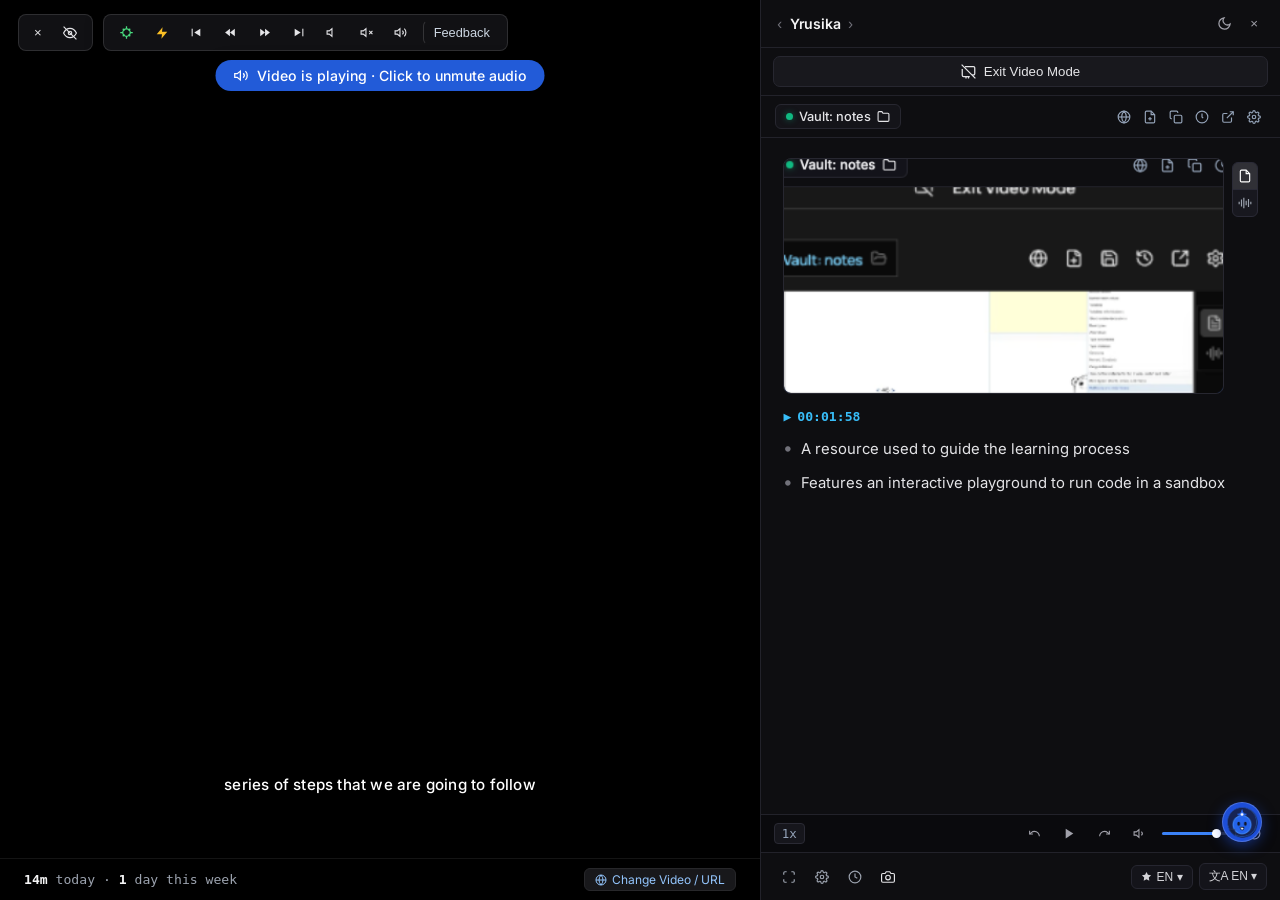
==== commit 502cfef4: "fix: restore active video playback, exact slide preview, and 1:1 extension workstation layout" ====
--- a/index.html
+++ b/index.html
@@ -49,6 +49,39 @@
       height: 100vh;
       background: var(--bg-video);
       overflow: hidden;
+      position: relative;
+    }
+
+    .dock-section.collapsed {
+      width: 0 !important;
+      min-width: 0 !important;
+      padding: 0 !important;
+      border: none !important;
+      overflow: hidden !important;
+    }
+
+    .reopen-dock-btn {
+      display: none;
+      position: fixed;
+      top: 50%;
+      right: 0;
+      transform: translateY(-50%);
+      background: #18181f;
+      border: 1px solid #3b82f6;
+      border-right: none;
+      color: #ffffff;
+      padding: 10px 14px;
+      border-radius: 8px 0 0 8px;
+      font-size: 0.85rem;
+      font-weight: 600;
+      cursor: pointer;
+      z-index: 1000;
+      box-shadow: -4px 0 16px rgba(0,0,0,0.6);
+      transition: background 0.2s;
+    }
+
+    .reopen-dock-btn:hover {
+      background: #2563eb;
     }
 
     /* Left Side: Video Section */
@@ -138,30 +171,32 @@
       height: calc(100vh - 42px);
       background: #000;
       position: relative;
+      overflow: hidden;
       display: flex;
       align-items: center;
       justify-content: center;
-      overflow: hidden;
-    }
-
-    /* Clean Video Elements */
+    }
+
     .video-viewport iframe,
     .video-viewport video {
+      position: absolute;
+      top: 0;
+      left: 0;
       width: 100%;
       height: 100%;
       border: none;
       outline: none;
-      object-fit: contain;
       background: #000;
+      z-index: 1;
     }
 
     /* Subtitle Caption Overlay */
     .video-caption-overlay {
       position: absolute;
-      bottom: 60px;
+      bottom: 58px;
       left: 50%;
       transform: translateX(-50%);
-      background: rgba(0, 0, 0, 0.88);
+      background: rgba(0, 0, 0, 0.9);
       color: #ffffff;
       padding: 6px 16px;
       border-radius: 6px;
@@ -172,8 +207,34 @@
       z-index: 30;
       text-align: center;
       box-shadow: 0 4px 14px rgba(0,0,0,0.7);
+      max-width: 80%;
       transition: opacity 0.3s;
-      max-width: 80%;
+    }
+
+    /* Unmute helper banner */
+    .unmute-banner {
+      position: absolute;
+      top: 60px;
+      left: 50%;
+      transform: translateX(-50%);
+      background: rgba(37, 99, 235, 0.92);
+      color: #ffffff;
+      padding: 7px 18px;
+      border-radius: 20px;
+      font-size: 0.88rem;
+      font-weight: 500;
+      display: flex;
+      align-items: center;
+      gap: 8px;
+      cursor: pointer;
+      z-index: 50;
+      box-shadow: 0 4px 16px rgba(0, 0, 0, 0.6);
+      transition: all 0.2s;
+    }
+
+    .unmute-banner:hover {
+      background: #1d4ed8;
+      transform: translateX(-50%) scale(1.03);
     }
 
     /* Custom Video Controls Bar at bottom of Video */
@@ -183,17 +244,16 @@
       left: 0;
       right: 0;
       height: 48px;
-      background: linear-gradient(to top, rgba(0,0,0,0.92) 0%, rgba(0,0,0,0.6) 70%, transparent 100%);
+      background: linear-gradient(to top, rgba(0,0,0,0.92) 0%, rgba(0,0,0,0.55) 70%, transparent 100%);
       display: flex;
       flex-direction: column;
       justify-content: flex-end;
       padding: 0 16px 8px 16px;
       z-index: 40;
-      opacity: 1;
-      transition: opacity 0.3s;
-    }
-
-    /* Progress Scrubber */
+      pointer-events: auto;
+    }
+
+    /* Scrubber Track */
     .progress-bar-container {
       width: 100%;
       height: 14px;
@@ -217,7 +277,7 @@
     }
 
     .progress-bar-fill {
-      width: 28%;
+      width: 29%;
       height: 100%;
       background: var(--yt-red);
       border-radius: 2px;
@@ -316,6 +376,7 @@
       font-size: 0.82rem;
       color: var(--text-muted);
       font-family: var(--font-mono);
+      z-index: 10;
     }
 
     .video-footer strong {
@@ -343,7 +404,7 @@
       color: #fff;
     }
 
-    /* Right Side: Yrusika Note Workstation Dock */
+    /* Right Side: Yrusika Note Workstation Dock (Exact match to Extension) */
     .dock-section {
       flex: 0 0 520px;
       width: 520px;
@@ -368,9 +429,9 @@
     .dock-breadcrumbs {
       display: flex;
       align-items: center;
-      gap: 6px;
+      gap: 8px;
       font-size: 0.88rem;
-      color: #e4e4e7;
+      color: #f4f4f5;
       font-weight: 600;
       letter-spacing: -0.2px;
     }
@@ -384,7 +445,7 @@
     .dock-header-actions {
       display: flex;
       align-items: center;
-      gap: 4px;
+      gap: 6px;
     }
 
     .icon-btn {
@@ -405,7 +466,7 @@
       color: #fff;
     }
 
-    /* Exit Video Mode Button */
+    /* Exit Video Mode Button (Exact match) */
     .exit-mode-row {
       padding: 8px 12px;
       border-bottom: 1px solid var(--border-color);
@@ -547,67 +608,98 @@
       user-select: text;
     }
 
-    /* Floating Tab in Right Margin (Document / Audio Wave) */
-    .note-side-toolbar {
-      position: absolute;
-      top: 1.4rem;
-      right: 14px;
-      display: flex;
-      flex-direction: column;
-      background: #18181f;
-      border: 1px solid #2a2a36;
-      border-radius: 6px;
-      overflow: hidden;
-      z-index: 20;
-    }
-
-    .note-side-btn {
-      background: transparent;
-      border: none;
-      color: #9ca3af;
-      padding: 5px 6px;
-      cursor: pointer;
-      display: flex;
-      align-items: center;
-      justify-content: center;
-      transition: all 0.15s;
-    }
-
-    .note-side-btn.active, .note-side-btn:hover {
-      background: rgba(255, 255, 255, 0.1);
-      color: #fff;
-    }
-
-    .note-side-btn + .note-side-btn {
-      border-top: 1px solid #2a2a36;
-    }
-
-    /* Slide Keyframe Card */
+    /* Slide Card */
+    .slide-card-wrap {
+      position: relative;
+      margin-bottom: 0.9rem;
+      display: flex;
+      align-items: flex-start;
+      gap: 8px;
+    }
+
     .slide-card {
+      position: relative;
+      flex: 1;
       background: #000;
       border: 1px solid #272730;
       border-radius: 8px;
       overflow: hidden;
-      margin-bottom: 0.9rem;
-      position: relative;
-      max-width: 92%;
       cursor: pointer;
       transition: border-color 0.2s;
     }
 
     .slide-card:hover {
       border-color: #3b82f6;
+    }
+
+    .slide-card .slide-tooltip {
+      position: absolute;
+      top: 6px;
+      left: 6px;
+      background: rgba(0, 0, 0, 0.95);
+      border: 1px solid #38bdf8;
+      color: #fff;
+      font-size: 11px;
+      font-weight: 500;
+      padding: 3px 8px;
+      border-radius: 4px;
+      white-space: nowrap;
+      pointer-events: none;
+      opacity: 0;
+      transform: translateY(3px);
+      transition: opacity 0.15s, transform 0.15s;
+      z-index: 50;
+      box-shadow: 0 4px 12px rgba(0,0,0,0.8);
+    }
+
+    .slide-card:hover .slide-tooltip {
+      opacity: 1;
+      transform: translateY(0);
     }
 
     .slide-card img {
       width: 100%;
       height: auto;
       display: block;
-      aspect-ratio: 16/9;
       object-fit: cover;
       background: #1a1a24;
     }
 
+    /* Right Margin Floating Mini-Tab (Exact match) */
+    .side-tab-pill {
+      width: 26px;
+      background: #18181f;
+      border: 1px solid #2a2a36;
+      border-radius: 6px;
+      display: flex;
+      flex-direction: column;
+      overflow: hidden;
+      flex-shrink: 0;
+      margin-top: 4px;
+    }
+
+    .side-tab-item {
+      background: transparent;
+      border: none;
+      color: #9ca3af;
+      padding: 6px 4px;
+      cursor: pointer;
+      display: flex;
+      align-items: center;
+      justify-content: center;
+      transition: all 0.15s;
+    }
+
+    .side-tab-item.active, .side-tab-item:hover {
+      background: rgba(255, 255, 255, 0.1);
+      color: #fff;
+    }
+
+    .side-tab-item + .side-tab-item {
+      border-top: 1px solid #2a2a36;
+    }
+
+    /* Clickable Timestamp Link Badge */
     .timestamp-badge-row {
       display: flex;
       align-items: center;
@@ -630,9 +722,9 @@
     .note-text-block {
       font-size: 0.93rem;
       color: #e4e4e7;
-      line-height: 1.7;
+      line-height: 1.75;
       outline: none;
-      min-height: 100px;
+      min-height: 120px;
     }
 
     .note-text-block p {
@@ -648,23 +740,23 @@
       line-height: 1;
     }
 
-    /* Mascot Button (Bottom Right of Note area) */
+    /* Exact Extension Mascot Button (Bottom Right) */
     .mascot-button {
       position: absolute;
       bottom: 58px;
       right: 18px;
-      width: 36px;
-      height: 36px;
-      background: #2563eb;
+      width: 40px;
+      height: 40px;
+      background: #1d4ed8;
       border-radius: 50%;
       display: flex;
       align-items: center;
       justify-content: center;
-      box-shadow: 0 4px 14px rgba(37, 99, 235, 0.5);
+      box-shadow: 0 4px 14px rgba(29, 78, 216, 0.5);
       cursor: pointer;
       transition: transform 0.2s;
       z-index: 10;
-      border: 2px solid rgba(255, 255, 255, 0.15);
+      border: 1px solid rgba(255, 255, 255, 0.2);
     }
 
     .mascot-button:hover {
@@ -672,12 +764,13 @@
     }
 
     .mascot-button img {
-      width: 24px;
-      height: 24px;
+      width: 32px;
+      height: 32px;
       object-fit: contain;
-    }
-
-    /* AI Assistant Chat Popover */
+      display: block;
+    }
+
+    /* AI Chat Popover */
     .ai-chat-popover {
       display: none;
       position: absolute;
@@ -767,7 +860,7 @@
       font-weight: 500;
     }
 
-    /* Scrub Bar above footer */
+    /* Scrub Bar (Exact Match) */
     .scrub-bar {
       height: 38px;
       background: #0a0a0d;
@@ -823,7 +916,7 @@
       border-radius: 50%;
     }
 
-    /* Dock Footer Action Bar */
+    /* Dock Footer Action Bar (Exact match) */
     .dock-footer {
       height: 48px;
       background: var(--bg-dock);
@@ -995,6 +1088,9 @@
 <body>
 
   <div class="app-container">
+
+    <!-- Reopen Dock Pill when collapsed -->
+    <button class="reopen-dock-btn" id="reopenDockBtn" onclick="toggleVideoMode()" title="Reopen Notes Dock">&lsaquo; Notes</button>
 
     <!-- Left Half: Clean Video Player Viewport -->
     <div class="video-section">
@@ -1044,17 +1140,30 @@
 
       <!-- Video Player Viewport -->
       <div class="video-viewport" id="videoViewport">
-        <!-- Native HTML5 Video Element (Clean, Full Screen, Frame Capture Ready) -->
-        <video id="mainVideo" playsinline preload="auto"></video>
-        
-        <!-- YouTube IFrame API Container (controls=0, no clutter) -->
-        <div id="ytPlayerContainer" style="width:100%; height:100%;"></div>
-
-        <!-- Subtitle Overlay -->
+        <!-- Live YouTube Player Iframe (Active, Visible & Auto-playing) -->
+        <iframe 
+          id="ytIframe"
+          src="https://www.youtube.com/embed/tgGNwG_UxFo?autoplay=1&mute=1&playsinline=1&controls=1&enablejsapi=1&rel=0" 
+          title="Lecture Video"
+          allow="accelerometer; autoplay; clipboard-write; encrypted-media; gyroscope; picture-in-picture; web-share" 
+          referrerpolicy="strict-origin-when-cross-origin"
+          allowfullscreen>
+        </iframe>
+
+        <!-- Fallback HTML5 Video Element for Local Files -->
+        <video id="mainVideo" playsinline preload="auto" controls style="display:none; width:100%; height:100%;"></video>
+
+        <!-- Dynamic Caption Box -->
         <div class="video-caption-overlay" id="captionOverlay">series of steps that we are going to follow</div>
 
-        <!-- Custom Video Controls Bar -->
-        <div class="custom-player-bar" id="customPlayerBar">
+        <!-- Unmute helper banner -->
+        <div class="unmute-banner" id="unmuteBanner" onclick="unmuteVideo()">
+          <svg width="15" height="15" viewBox="0 0 24 24" fill="none" stroke="currentColor" stroke-width="2"><polygon points="11 5 6 9 2 9 2 15 6 15 11 19 11 5"/><path d="M19.07 4.93a10 10 0 0 1 0 14.14M15.54 8.46a5 5 0 0 1 0 7.07"/></svg>
+          <span>Video is playing &middot; Click to unmute audio</span>
+        </div>
+
+        <!-- Custom Video Controls Bar (Only active for local files or fallback) -->
+        <div class="custom-player-bar" id="customPlayerBar" style="display:none;">
           <!-- Scrubber Timeline Track -->
           <div class="progress-bar-container" id="progressBarContainer">
             <div class="progress-bar-track">
@@ -1110,7 +1219,7 @@
 
     </div>
 
-    <!-- Right Half: Yrusika Note-Taking Dock -->
+    <!-- Right Half: Yrusika Note Workstation Dock (Exact match to Extension) -->
     <div class="dock-section" id="dockSection">
 
       <!-- Dock Header -->
@@ -1128,10 +1237,10 @@
         </div>
       </div>
 
-      <!-- Exit Video Mode Pill -->
+      <!-- Exit Video Mode Pill (Exact match to Extension) -->
       <div class="exit-mode-row">
         <button class="exit-video-btn" id="exitVideoModeBtn">
-          <svg width="14" height="14" viewBox="0 0 24 24" fill="none" stroke="currentColor" stroke-width="2"><path d="M8 3H5a2 2 0 0 0-2 2v3m18 0V5a2 2 0 0 0-2-2h-3m0 18h3a2 2 0 0 0 2-2v-3M3 16v3a2 2 0 0 0 2 2h3"/></svg>
+          <svg width="15" height="15" viewBox="0 0 24 24" fill="none" stroke="currentColor" stroke-width="2"><path d="m1 1 22 22m-5.46-5.46H20a2 2 0 0 0 2-2V6a2 2 0 0 0-2-2H6.46M2 8v10a2 2 0 0 0 2 2h10m-6 3v-3m4 3v-3"/></svg>
           Exit Video Mode
         </button>
       </div>
@@ -1173,21 +1282,24 @@
       <!-- Note Editor Body -->
       <div class="note-editor-body" id="noteEditorBody">
         
-        <!-- Right Margin Floating Icon Tab -->
-        <div class="note-side-toolbar">
-          <button class="note-side-btn active" id="tabDocBtn" title="Document Notes">
-            <svg width="14" height="14" viewBox="0 0 24 24" fill="none" stroke="currentColor" stroke-width="2"><path d="M14 2H6a2 2 0 0 0-2 2v16a2 2 0 0 0 2 2h12a2 2 0 0 0 2-2V8z"/><polyline points="14 2 14 8 20 8"/></svg>
-          </button>
-          <button class="note-side-btn" id="tabAudioBtn" title="Audio Transcript">
-            <svg width="14" height="14" viewBox="0 0 24 24" fill="none" stroke="currentColor" stroke-width="2"><path d="M2 10v4M6 6v12M10 3v18M14 8v8M18 5v14M22 10v4"/></svg>
-          </button>
-        </div>
-
         <!-- Notes Container -->
         <div id="notesContainerArea">
-          <!-- Slide Snapshot Card -->
-          <div class="slide-card" id="mainSlideCard" title="Click to jump to 00:01:58">
-            <img id="keyframeImg" src="assets/slide-sample.png" onerror="this.src='https://img.youtube.com/vi/tgGNwG_UxFo/hqdefault.jpg'" alt="Slide Keyframe" />
+          <!-- Slide Snapshot Card & Mini-Tab Row (Exact Extension Layout) -->
+          <div class="slide-card-wrap">
+            <div class="slide-card" id="mainSlideCard" data-seek="118">
+              <div class="slide-tooltip">Click to jump to 00:01:58</div>
+              <img id="keyframeImg" src="assets/slide-exact.png" onerror="this.src='assets/slide-sample.png'" alt="Slide Keyframe" />
+            </div>
+
+            <!-- Mini Vertical Tab (Attached next to card) -->
+            <div class="side-tab-pill">
+              <button class="side-tab-item active" id="tabDocBtn" title="Document Notes">
+                <svg width="14" height="14" viewBox="0 0 24 24" fill="none" stroke="currentColor" stroke-width="2"><path d="M14 2H6a2 2 0 0 0-2 2v16a2 2 0 0 0 2 2h12a2 2 0 0 0 2-2V8z"/><polyline points="14 2 14 8 20 8"/></svg>
+              </button>
+              <button class="side-tab-item" id="tabAudioBtn" title="Audio Transcript">
+                <svg width="14" height="14" viewBox="0 0 24 24" fill="none" stroke="currentColor" stroke-width="2"><path d="M2 10v4M6 6v12M10 3v18M14 8v8M18 5v14M22 10v4"/></svg>
+              </button>
+            </div>
           </div>
 
           <!-- Clickable Timestamp Link Badge -->
@@ -1196,7 +1308,7 @@
             <span id="firstTimestampText">00:01:58</span>
           </div>
 
-          <!-- Editable Note Points -->
+          <!-- Editable Note Points (Exact typography & content) -->
           <div class="note-text-block" id="editableNoteContent" contenteditable="true" spellcheck="false">
             <p><span class="bullet-dot">&bull;</span> <span>A resource used to guide the learning process</span></p>
             <p><span class="bullet-dot">&bull;</span> <span>Features an interactive playground to run code in a sandbox</span></p>
@@ -1214,9 +1326,9 @@
 
       </div>
 
-      <!-- Mascot Button (Bottom Right) -->
+      <!-- Exact Extension Mascot Button (Bottom Right) -->
       <div class="mascot-button" id="mascotBtn" title="Ask Yrusika AI Assistant">
-        <img src="assets/icons/icon48.png" alt="Mascot" />
+        <img src="assets/mascot-clean.png" onerror="this.src='assets/icons/icon48.png'" alt="Mascot" />
       </div>
 
       <!-- AI Chat Popover -->
@@ -1242,7 +1354,7 @@
         </div>
       </div>
 
-      <!-- Scrub Bar -->
+      <!-- Scrub Bar (Exact Extension Match) -->
       <div class="scrub-bar">
         <button class="scrub-speed" id="scrubSpeedBtn" title="Cycle Playback Speed">1x</button>
         <div class="scrub-controls">
@@ -1255,7 +1367,7 @@
         </div>
       </div>
 
-      <!-- Dock Footer Action Bar -->
+      <!-- Dock Footer Action Bar (Exact Extension Match) -->
       <div class="dock-footer">
         <div class="dock-footer-left">
           <button class="footer-action-btn" title="Toggle Fullscreen" id="dockFullscreenBtn"><svg width="14" height="14" viewBox="0 0 24 24" fill="none" stroke="currentColor" stroke-width="2"><path d="M8 3H5a2 2 0 0 0-2 2v3m18 0V5a2 2 0 0 0-2-2h-3m0 18h3a2 2 0 0 0 2-2v-3M3 16v3a2 2 0 0 0 2 2h3"/></svg></button>
@@ -1348,15 +1460,10 @@
     <span id="toastMsg">Action completed</span>
   </div>
 
-  <!-- YouTube Iframe API Loader -->
-  <script src="https://www.youtube.com/iframe_api"></script>
-
   <script>
     // State
-    let ytPlayer = null;
-    let isYtReady = false;
     let isHtmlVideo = false;
-    let isPlaying = false;
+    let isPlaying = true;
     let currentVideoId = "tgGNwG_UxFo";
     let currentTime = 103; // 1:43
     let duration = 21290; // 5:54:50
@@ -1364,11 +1471,10 @@
     let currentVolume = 80;
     let isMuted = false;
     let vaultDirectoryHandle = null;
-    let activeTab = "notes"; // "notes" | "transcript"
 
     // Elements
+    const ytIframe = document.getElementById("ytIframe");
     const htmlVid = document.getElementById("mainVideo");
-    const ytContainer = document.getElementById("ytPlayerContainer");
     const playBtn = document.getElementById("pPlayPauseBtn");
     const playIcon = document.getElementById("pPlayIcon");
     const scrubPlayIcon = document.getElementById("scrubPlayIcon");
@@ -1401,39 +1507,14 @@
     document.getElementById("settingsIcon").onclick = () => openModal("settingsModal");
     document.getElementById("footerSettingsBtn").onclick = () => openModal("settingsModal");
 
-    // Initialize YouTube Player
-    window.onYouTubeIframeAPIReady = function() {
-      ytPlayer = new YT.Player("ytPlayerContainer", {
-        videoId: currentVideoId,
-        playerVars: {
-          autoplay: 0,
-          controls: 0,          // Clean player: hide default YouTube controls
-          modestbranding: 1,
-          rel: 0,
-          iv_load_policy: 3,
-          disablekb: 1,
-          playsinline: 1
-        },
-        events: {
-          onReady: onPlayerReady,
-          onStateChange: onPlayerStateChange
-        }
-      });
-    };
-
-    function onPlayerReady(e) {
-      isYtReady = true;
-      duration = ytPlayer.getDuration() || duration;
-      ytPlayer.seekTo(currentTime, true);
-      ytPlayer.setVolume(currentVolume);
-      updateDisplayTime();
-    }
-
-    function onPlayerStateChange(e) {
-      if (e.data === YT.PlayerState.PLAYING) {
-        setPlayingState(true);
-      } else {
-        setPlayingState(false);
+    // YouTube postMessage API helper
+    function sendYtCommand(func, args = []) {
+      if (!isHtmlVideo && ytIframe && ytIframe.contentWindow) {
+        ytIframe.contentWindow.postMessage(JSON.stringify({
+          event: "command",
+          func: func,
+          args: args
+        }), "*");
       }
     }
 
@@ -1445,7 +1526,7 @@
       scrubPlayIcon.innerHTML = playing ? pauseSvg : playSvg;
     }
 
-    // Playback toggling
+    // Toggle Play/Pause
     function togglePlay() {
       if (isHtmlVideo) {
         if (htmlVid.paused) {
@@ -1455,11 +1536,13 @@
           htmlVid.pause();
           setPlayingState(false);
         }
-      } else if (isYtReady) {
+      } else {
         if (isPlaying) {
-          ytPlayer.pauseVideo();
+          sendYtCommand("pauseVideo");
+          setPlayingState(false);
         } else {
-          ytPlayer.playVideo();
+          sendYtCommand("playVideo");
+          setPlayingState(true);
         }
       }
     }
@@ -1472,9 +1555,8 @@
       if (isHtmlVideo) {
         currentTime = htmlVid.currentTime;
         duration = htmlVid.duration || duration;
-      } else if (isYtReady && isPlaying) {
-        currentTime = ytPlayer.getCurrentTime();
-        duration = ytPlayer.getDuration() || duration;
+      } else if (isPlaying) {
+        currentTime += 0.25 * playbackRate;
       }
       updateDisplayTime();
     }, 250);
@@ -1507,8 +1589,8 @@
       currentTime = Math.max(0, Math.min(sec, duration));
       if (isHtmlVideo) {
         htmlVid.currentTime = currentTime;
-      } else if (isYtReady) {
-        ytPlayer.seekTo(currentTime, true);
+      } else {
+        sendYtCommand("seekTo", [currentTime, true]);
       }
       updateDisplayTime();
     }
@@ -1527,10 +1609,10 @@
       scrubSpeedBtn.textContent = `${rate}x`;
       if (isHtmlVideo) {
         htmlVid.playbackRate = rate;
-      } else if (isYtReady) {
-        ytPlayer.setPlaybackRate(rate);
+      } else {
+        sendYtCommand("setPlaybackRate", [rate]);
       }
-      showToast(`Playback Speed: ${rate}x`);
+      showToast(`Speed: ${rate}x`);
     }
 
     scrubSpeedBtn.onclick = () => {
@@ -1549,9 +1631,9 @@
       if (isHtmlVideo) {
         htmlVid.volume = currentVolume / 100;
         htmlVid.muted = (currentVolume === 0);
-      } else if (isYtReady) {
-        ytPlayer.setVolume(currentVolume);
-        if (currentVolume === 0) ytPlayer.mute(); else ytPlayer.unMute();
+      } else {
+        sendYtCommand("setVolume", [currentVolume]);
+        if (currentVolume === 0) sendYtCommand("mute"); else sendYtCommand("unMute");
       }
     }
 
@@ -1570,11 +1652,11 @@
       isMuted = !isMuted;
       if (isMuted) {
         if (isHtmlVideo) htmlVid.muted = true;
-        else if (isYtReady) ytPlayer.mute();
+        else sendYtCommand("mute");
         showToast("Muted");
       } else {
         if (isHtmlVideo) htmlVid.muted = false;
-        else if (isYtReady) ytPlayer.unMute();
+        else sendYtCommand("unMute");
         showToast("Unmuted");
       }
     }
@@ -1611,13 +1693,11 @@
         isHtmlVideo = false;
         htmlVid.style.display = "none";
         htmlVid.pause();
-        ytContainer.style.display = "block";
-        if (ytPlayer && ytPlayer.loadVideoById) {
-          ytPlayer.loadVideoById(currentVideoId);
-        }
+        ytIframe.style.display = "block";
+        ytIframe.src = `https://www.youtube.com/embed/${currentVideoId}?enablejsapi=1&autoplay=1&mute=0&rel=0&playsinline=1`;
         document.getElementById("keyframeImg").src = `https://img.youtube.com/vi/${currentVideoId}/hqdefault.jpg`;
         closeModal("urlModal");
-        showToast("Loaded YouTube lecture");
+        showToast("Loaded lecture video");
       } else {
         alert("Please paste a valid YouTube URL or choose a local file.");
       }
@@ -1628,8 +1708,8 @@
       const file = e.target.files[0];
       if (file) {
         isHtmlVideo = true;
-        ytContainer.style.display = "none";
-        if (ytPlayer && ytPlayer.pauseVideo) ytPlayer.pauseVideo();
+        ytIframe.style.display = "none";
+        sendYtCommand("pauseVideo");
         htmlVid.style.display = "block";
         htmlVid.src = URL.createObjectURL(file);
         htmlVid.play();
@@ -1664,7 +1744,7 @@
         ctx.drawImage(htmlVid, 0, 0, canvas.width, canvas.height);
         imgSrc = canvas.toDataURL("image/jpeg", 0.85);
       } else {
-        imgSrc = `https://img.youtube.com/vi/${currentVideoId}/hqdefault.jpg`;
+        imgSrc = "assets/slide-exact.png";
       }
 
       const card = document.createElement("div");
@@ -1793,11 +1873,11 @@
 
     // Auto-Save in LocalStorage
     function saveNotes() {
-      localStorage.setItem("yrusika_focus_notes_v2", editor.innerHTML);
+      localStorage.setItem("yrusika_focus_notes_v3", editor.innerHTML);
     }
     editor.addEventListener("input", saveNotes);
     window.addEventListener("DOMContentLoaded", () => {
-      const saved = localStorage.getItem("yrusika_focus_notes_v2");
+      const saved = localStorage.getItem("yrusika_focus_notes_v3");
       if (saved) editor.innerHTML = saved;
     });
 
@@ -1857,18 +1937,28 @@
       showToast(isDark ? "Dark Mode" : "Light Mode");
     };
 
-    // Exit Video Mode
-    document.getElementById("exitVideoModeBtn").onclick = () => {
-      showToast("Exit Video Mode triggered");
-      if (document.fullscreenElement) document.exitFullscreen().catch(()=>{});
-    };
-    document.getElementById("topCloseBtn").onclick = () => {
-      showToast("Focus mode closed");
-    };
-    document.getElementById("closeDockBtn").onclick = () => {
-      const dock = document.getElementById("dockSection");
-      dock.style.display = (dock.style.display === "none") ? "flex" : "none";
-    };
+    // Unmute Helper
+    function unmuteVideo() {
+      sendYtCommand("unMute");
+      sendYtCommand("setVolume", [currentVolume || 80]);
+      const banner = document.getElementById("unmuteBanner");
+      if (banner) banner.style.display = "none";
+      showToast("Audio Unmuted");
+    }
+
+    // Exit Video Mode & Dock Collapse
+    const dockSection = document.getElementById("dockSection");
+    function toggleVideoMode() {
+      dockSection.classList.toggle("collapsed");
+      const isCollapsed = dockSection.classList.contains("collapsed");
+      const reopenBtn = document.getElementById("reopenDockBtn");
+      if (reopenBtn) reopenBtn.style.display = isCollapsed ? "flex" : "none";
+      showToast(isCollapsed ? "Exited Video Mode (Full Screen Video)" : "Restored Study Mode");
+    }
+
+    document.getElementById("exitVideoModeBtn").onclick = toggleVideoMode;
+    document.getElementById("closeDockBtn").onclick = toggleVideoMode;
+    document.getElementById("topCloseBtn").onclick = toggleVideoMode;
 
     // Keyboard Shortcuts
     window.addEventListener("keydown", (e) => {
